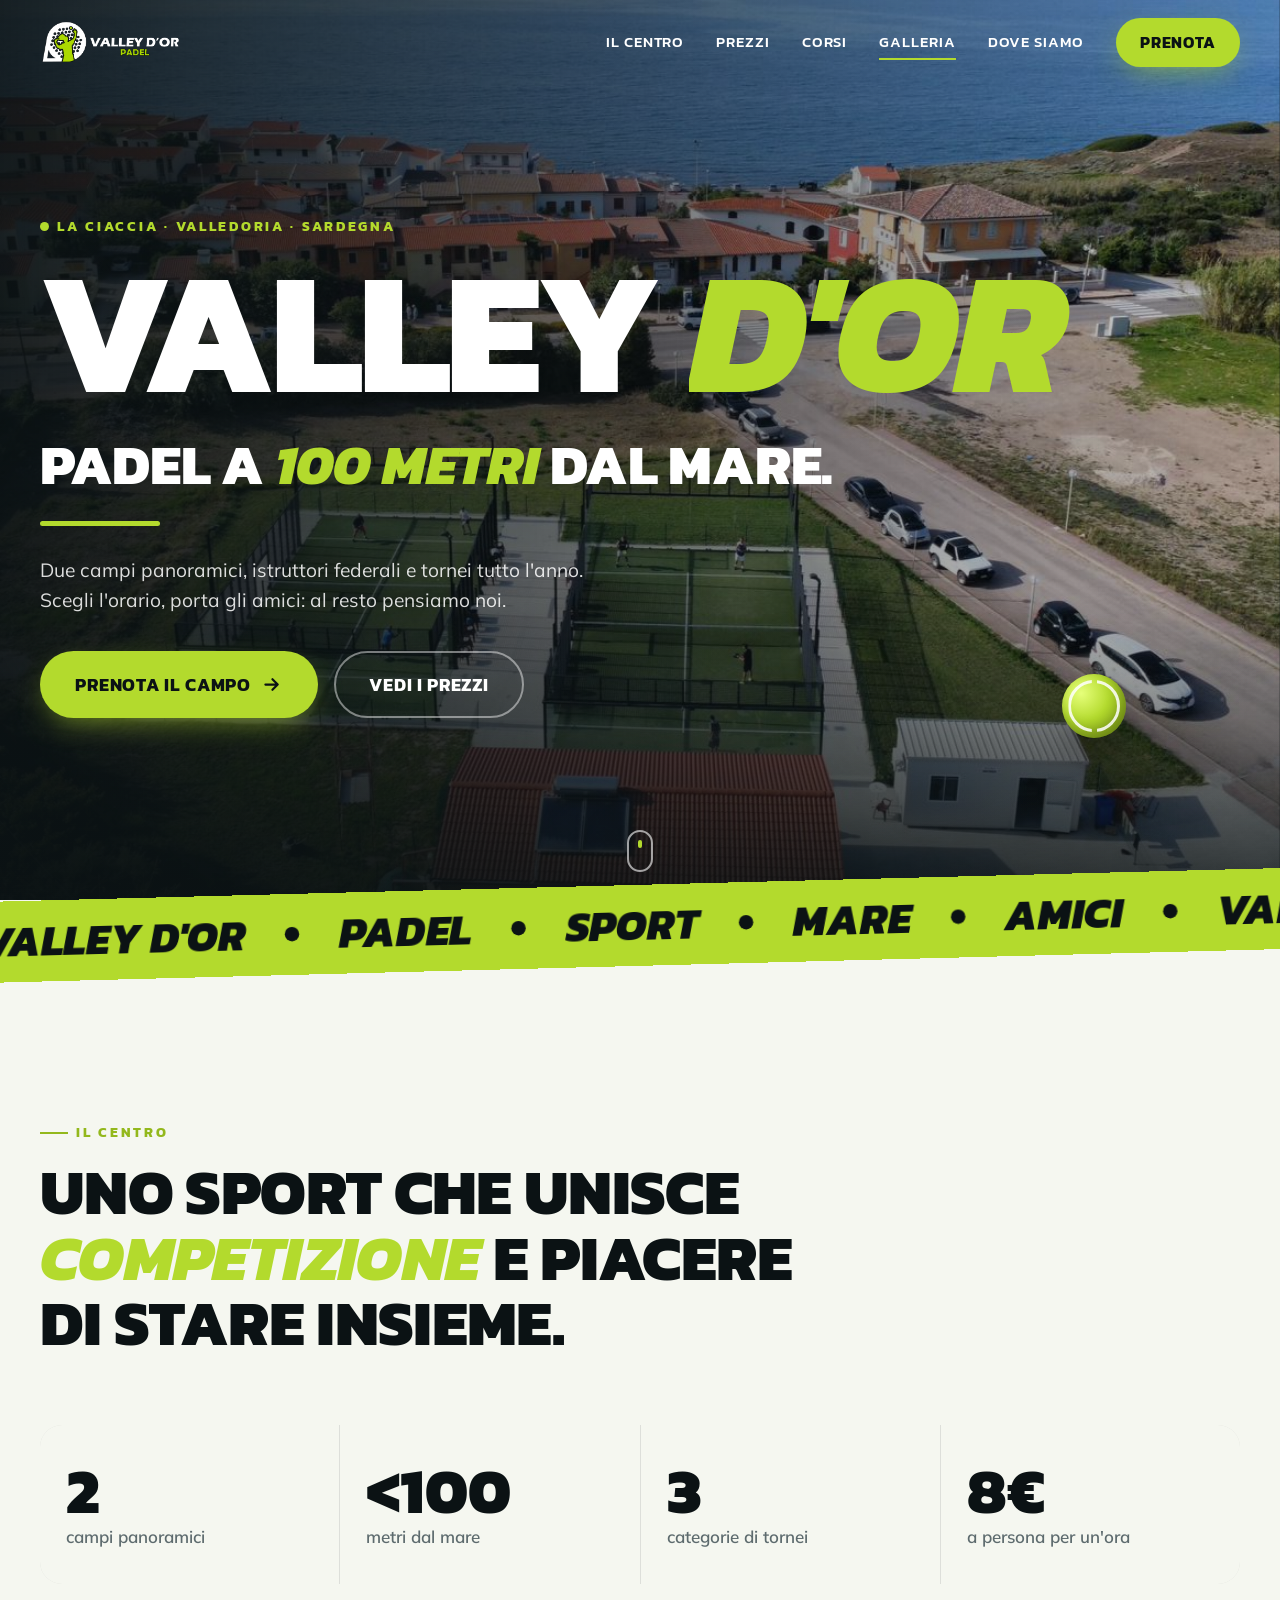
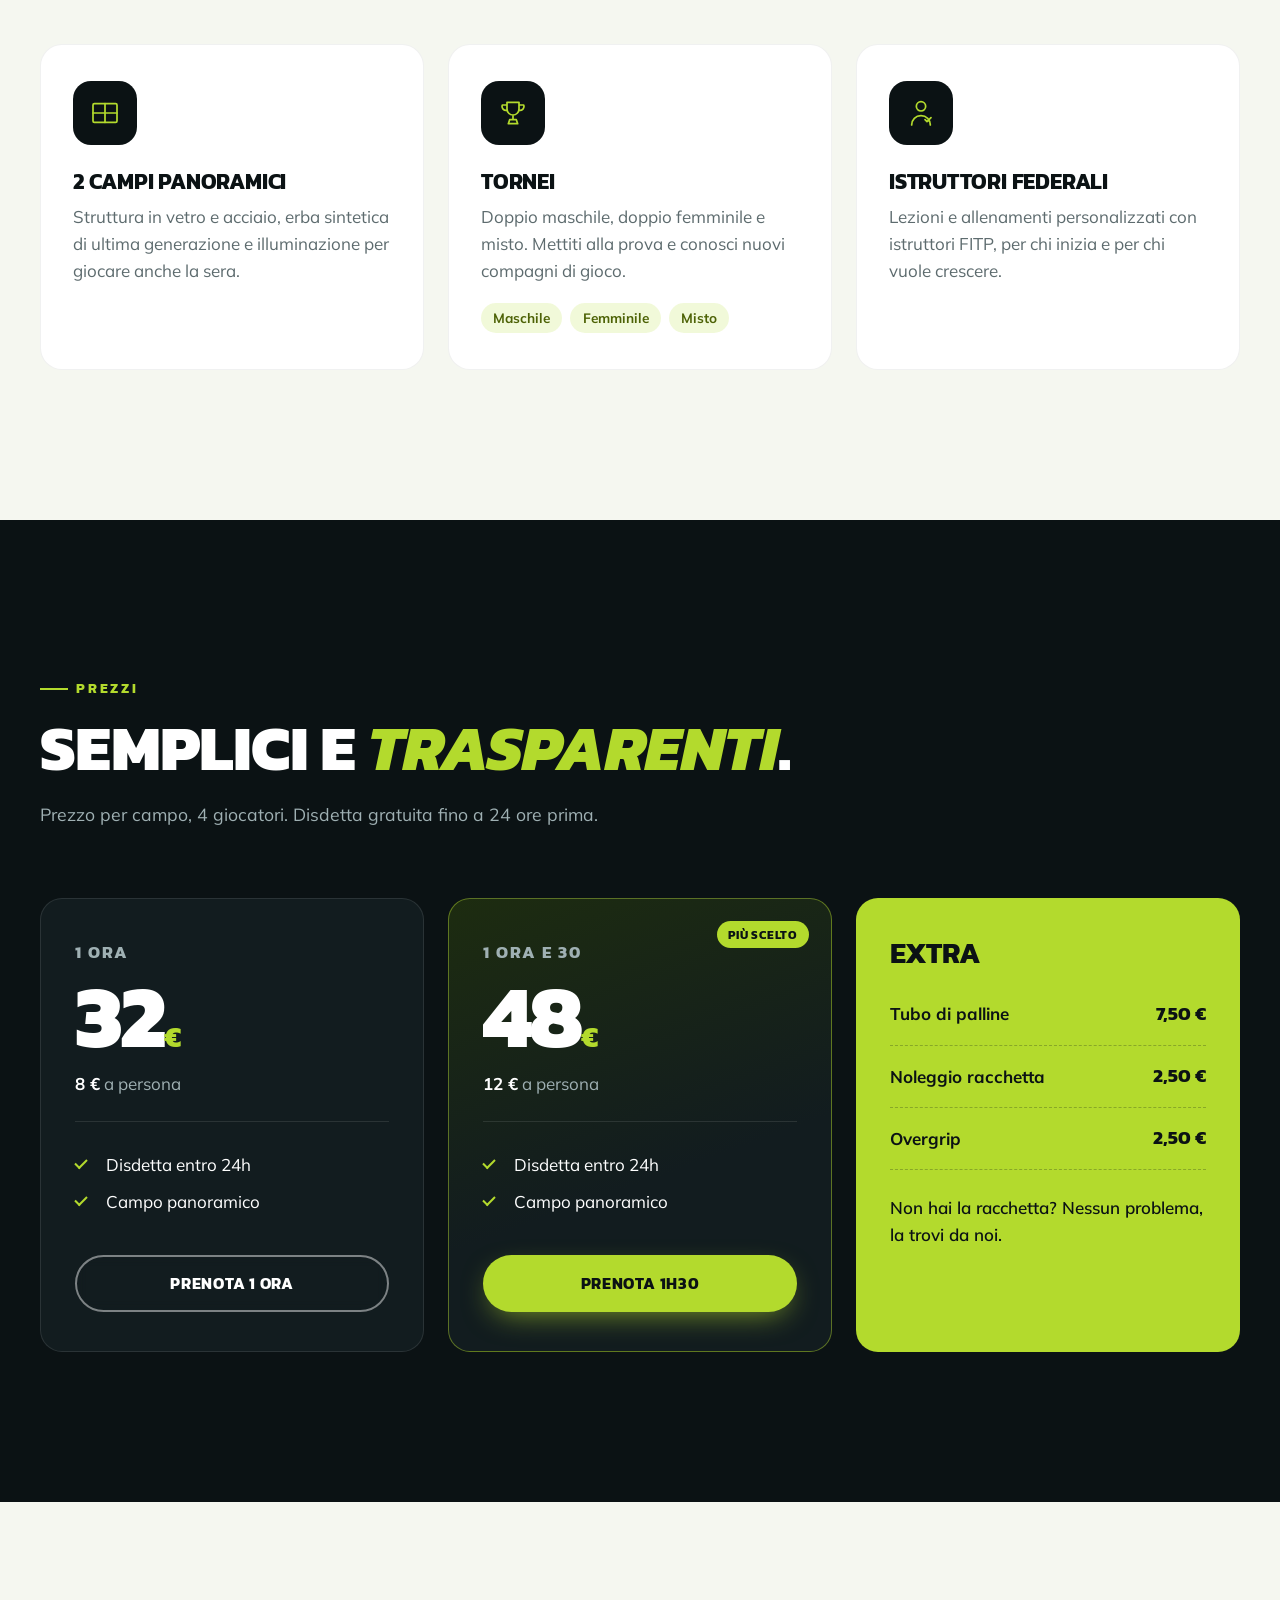
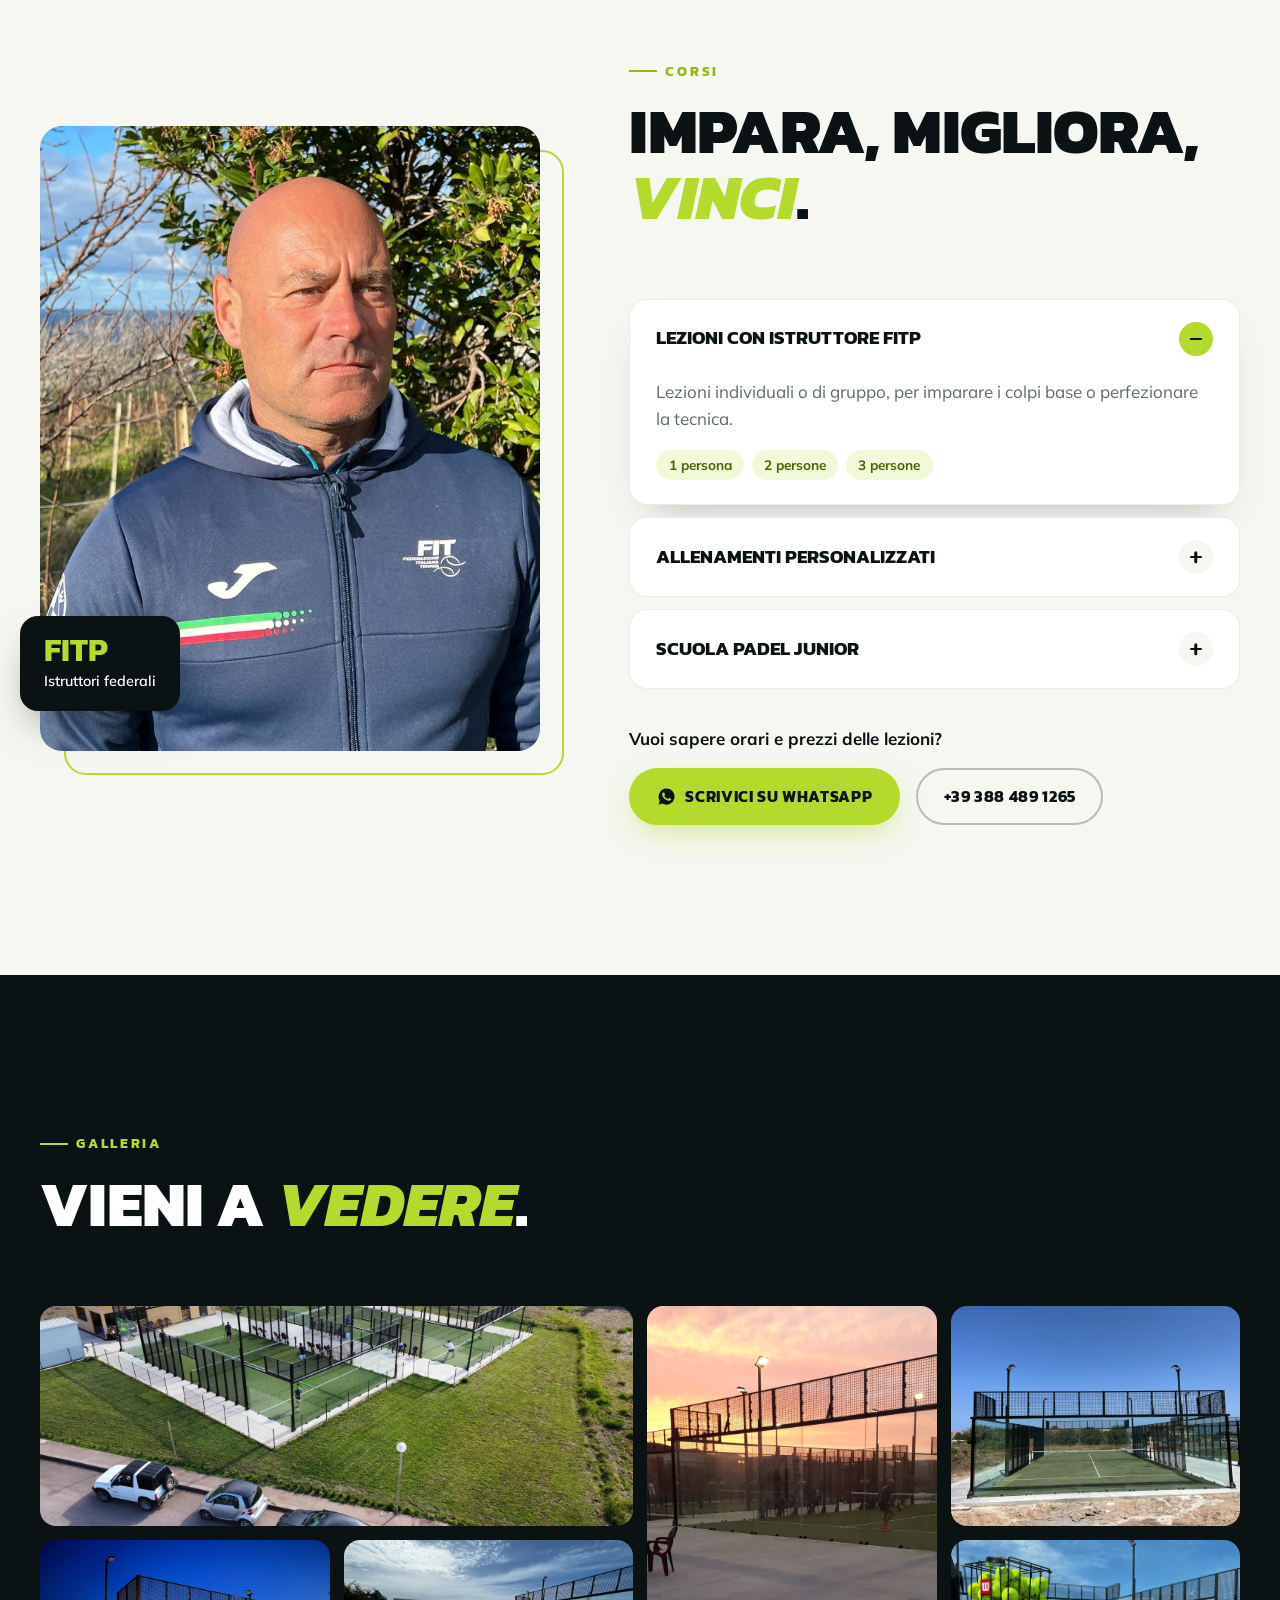
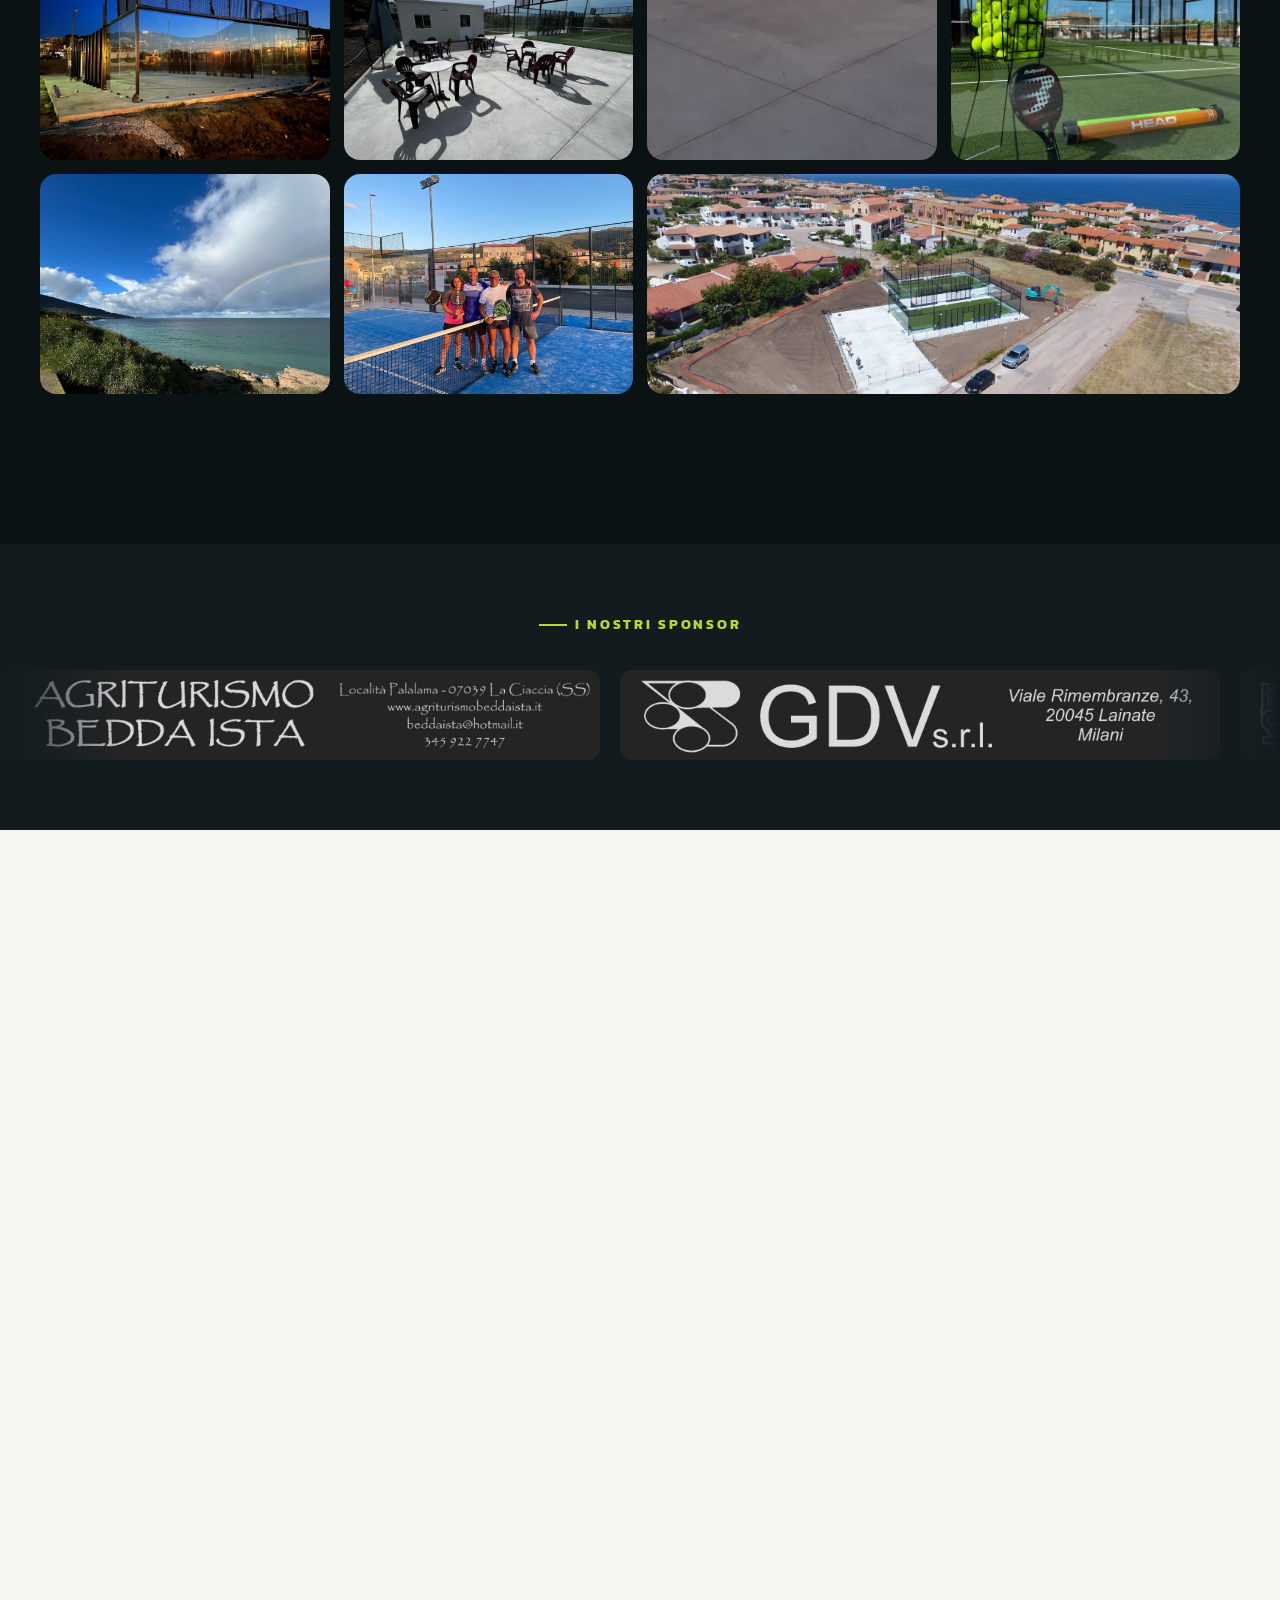
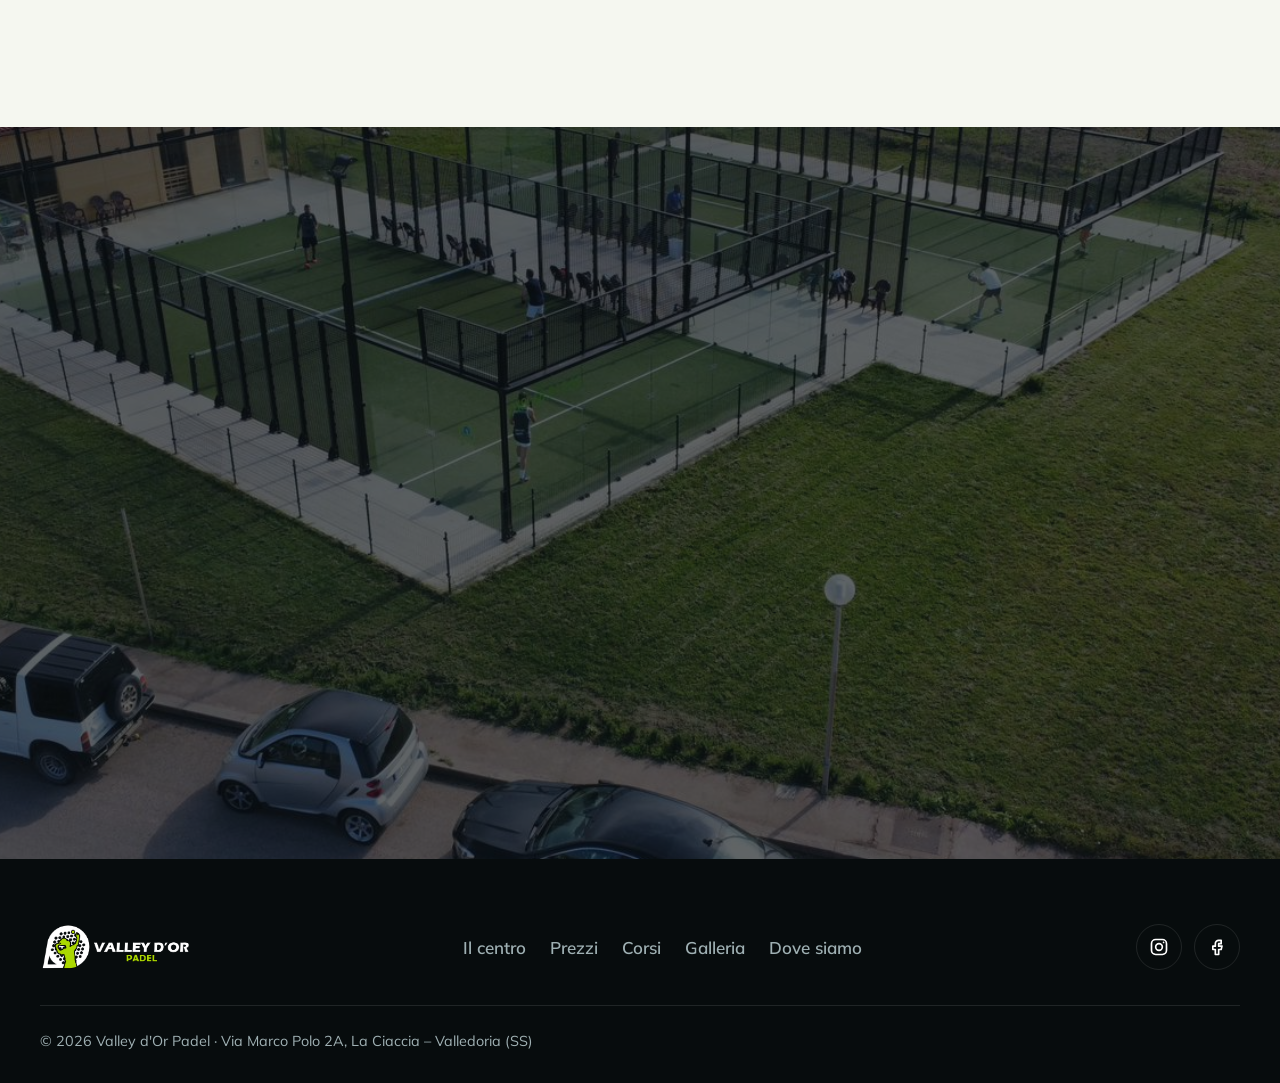
==== index.html @ 44bd35f0 "Nome in apertura: corsivo di "D'OR" non più tagliato e V-A avvicinate (tema 1.2.2) - Il verde con il" ====
<!doctype html>
<html lang="it">
<head>
  <meta charset="utf-8">
  <meta name="viewport" content="width=device-width, initial-scale=1">
  <title>Valley d'Or Padel – Padel a 100 metri dal mare | Valledoria</title>
  <meta name="description" content="Valley d'Or Padel a La Ciaccia, Valledoria (SS): 2 campi panoramici a 100 metri dal mare, corsi con istruttori federali, tornei. Prenota su Playtomic.">
  <meta name="theme-color" content="#0b1214">
  <meta property="og:title" content="Valley d'Or Padel">
  <meta property="og:description" content="2 campi panoramici a 100 metri dal mare. Prenota il tuo campo su Playtomic.">
  <meta property="og:image" content="img/notte-1.jpg">
  <meta property="og:type" content="website">
  <link rel="icon" href="img/favicon.png">
  <link rel="preconnect" href="https://fonts.googleapis.com">
  <link rel="preconnect" href="https://fonts.gstatic.com" crossorigin>
  <link href="https://fonts.googleapis.com/css2?family=Kanit:ital,wght@0,500;0,700;0,800;1,700;1,800&family=Mulish:wght@400;600;700&display=swap" rel="stylesheet">
  <link rel="stylesheet" href="css/style.css">
  <script type="application/ld+json">
  {
    "@context": "https://schema.org",
    "@type": "SportsActivityLocation",
    "name": "Valley d'Or Padel",
    "image": "https://www.valleydor.it/img/notte-1.jpg",
    "telephone": "+393884891265",
    "email": "info@valleydor.it",
    "address": {
      "@type": "PostalAddress",
      "streetAddress": "Via Marco Polo 2A",
      "postalCode": "07039",
      "addressLocality": "La Ciaccia, Valledoria",
      "addressRegion": "SS",
      "addressCountry": "IT"
    },
    "geo": { "@type": "GeoCoordinates", "latitude": 40.9165323, "longitude": 8.7817742 },
    "openingHours": "Mo-Su 08:00-23:00",
    "sameAs": ["https://www.facebook.com/valleydorpadel", "https://www.instagram.com/valleydorpadel/"]
  }
  </script>
</head>
<body>

<!-- ============ HEADER ============ -->
<header class="header" id="top">
  <div class="header__inner wrap">
    <a href="#top" class="header__logo" aria-label="Valley d'Or Padel – torna all'inizio">
      <img src="img/logo.png" alt="Valley d'Or Padel" width="160" height="60">
    </a>
    <nav class="nav" id="nav" aria-label="Menu principale">
      <a href="#centro">Il centro</a>
      <a href="#prezzi">Prezzi</a>
      <a href="#corsi">Corsi</a>
      <a href="#galleria">Galleria</a>
      <a href="#dove">Dove siamo</a>
      <a href="https://playtomic.io/tenant/d0b31b20-5115-4337-ac8f-0f835e87c6d9" class="btn btn--lime nav__cta" target="_blank" rel="noopener">Prenota</a>
    </nav>
    <button class="burger" id="burger" aria-label="Apri il menu" aria-expanded="false" aria-controls="nav">
      <span></span><span></span><span></span>
    </button>
  </div>
</header>

<main>

  <!-- ============ HERO ============ -->
  <section class="hero">
    <div class="hero__bg" data-parallax="0.25">
      <img src="img/notte-1.jpg" alt="Vista aerea dei campi Valley d'Or con il mare di Valledoria sullo sfondo">
    </div>
    <div class="hero__shade"></div>

    <div class="hero__content wrap">
      <p class="eyebrow hero__eyebrow"><span class="dot"></span> La Ciaccia · Valledoria · Sardegna</p>
      <h1 class="hero__title">
        <span class="hero__name">
          <span class="sr-only">Valley d'Or</span>
          <span class="w" aria-hidden="true"><span class="ch" style="--i:0;--k:-0.135em">V</span><span class="ch" style="--i:1">a</span><span class="ch" style="--i:2">l</span><span class="ch" style="--i:3">l</span><span class="ch" style="--i:4">e</span><span class="ch" style="--i:5">y</span></span>
          <span class="w w--or" aria-hidden="true"><span class="ch" style="--i:6">d</span><span class="ch" style="--i:7">'</span><span class="ch" style="--i:8">O</span><span class="ch" style="--i:9">r</span></span>
        </span>
        <span class="hero__tag"><span class="line"><span>Padel a <em>100 metri</em> dal mare.</span></span></span>
      </h1>
      <p class="hero__lead">Due campi panoramici, istruttori federali e tornei tutto l'anno. Scegli l'orario, porta gli amici: al resto pensiamo noi.</p>
      <div class="hero__actions">
        <a href="https://playtomic.io/tenant/d0b31b20-5115-4337-ac8f-0f835e87c6d9" class="btn btn--lime btn--big" target="_blank" rel="noopener">
          Prenota il campo
          <svg viewBox="0 0 24 24" aria-hidden="true"><path d="M5 12h14M13 6l6 6-6 6"/></svg>
        </a>
        <a href="#prezzi" class="btn btn--ghost btn--big">Vedi i prezzi</a>
      </div>
    </div>

    <div class="ball" aria-hidden="true"></div>

    <a href="#centro" class="scroll-hint" aria-label="Scorri verso il basso"><span></span></a>
  </section>

  <!-- ============ MARQUEE ============ -->
  <div class="marquee" aria-hidden="true">
    <div class="marquee__track">
      <span>Valley d'Or</span><i></i><span>Padel</span><i></i><span>Sport</span><i></i><span>Mare</span><i></i><span>Amici</span><i></i>
      <span>Valley d'Or</span><i></i><span>Padel</span><i></i><span>Sport</span><i></i><span>Mare</span><i></i><span>Amici</span><i></i>
    </div>
  </div>

  <!-- ============ IL CENTRO ============ -->
  <section class="section" id="centro">
    <div class="wrap">
      <div class="section__head reveal">
        <p class="eyebrow">Il centro</p>
        <h2>Uno sport che unisce <em>competizione</em> e piacere di stare insieme.</h2>
      </div>

      <div class="stats">
        <div class="stat reveal"><strong data-count="2">0</strong><span>campi panoramici</span></div>
        <div class="stat reveal"><strong data-count="100" data-prefix="&lt;">0</strong><span>metri dal mare</span></div>
        <div class="stat reveal"><strong data-count="3">0</strong><span>categorie di tornei</span></div>
        <div class="stat reveal"><strong data-count="8" data-suffix="€">0</strong><span>a persona per un'ora</span></div>
      </div>

      <div class="features">
        <article class="feature reveal">
          <div class="feature__icon">
            <svg viewBox="0 0 48 48" aria-hidden="true"><rect x="6" y="10" width="36" height="28" rx="2"/><path d="M24 10v28M6 24h36"/></svg>
          </div>
          <h3>2 campi panoramici</h3>
          <p>Struttura in vetro e acciaio, erba sintetica di ultima generazione e illuminazione per giocare anche la sera.</p>
        </article>
        <article class="feature reveal">
          <div class="feature__icon">
            <svg viewBox="0 0 48 48" aria-hidden="true"><path d="M15 8h18v10a9 9 0 0 1-18 0zM15 12H8a6 6 0 0 0 7 8M33 12h7a6 6 0 0 1-7 8M24 27v7M17 40h14l-2-6H19z"/></svg>
          </div>
          <h3>Tornei</h3>
          <p>Doppio maschile, doppio femminile e misto. Mettiti alla prova e conosci nuovi compagni di gioco.</p>
          <ul class="tags"><li>Maschile</li><li>Femminile</li><li>Misto</li></ul>
        </article>
        <article class="feature reveal">
          <div class="feature__icon">
            <svg viewBox="0 0 48 48" aria-hidden="true"><circle cx="24" cy="14" r="7"/><path d="M10 42c0-8 6-14 14-14s14 6 14 14M30 34l3 3 6-6"/></svg>
          </div>
          <h3>Istruttori federali</h3>
          <p>Lezioni e allenamenti personalizzati con istruttori FITP, per chi inizia e per chi vuole crescere.</p>
        </article>
      </div>
    </div>
  </section>

  <!-- ============ PREZZI ============ -->
  <section class="section section--dark" id="prezzi">
    <div class="wrap">
      <div class="section__head reveal">
        <p class="eyebrow">Prezzi</p>
        <h2>Semplici e <em>trasparenti</em>.</h2>
        <p class="section__sub">Prezzo per campo, 4 giocatori. Disdetta gratuita fino a 24 ore prima.</p>
      </div>

      <div class="prices">
        <article class="price reveal" data-tilt>
          <p class="price__time">1 ora</p>
          <p class="price__amount"><span>32</span>€</p>
          <p class="price__per"><strong>8 €</strong> a persona</p>
          <ul class="price__list">
            <li>Disdetta entro 24h</li>
            <li>Campo panoramico</li>
          </ul>
          <a href="https://playtomic.io/tenant/d0b31b20-5115-4337-ac8f-0f835e87c6d9" class="btn btn--ghost" target="_blank" rel="noopener">Prenota 1 ora</a>
        </article>

        <article class="price price--hot reveal" data-tilt>
          <span class="price__badge">Più scelto</span>
          <p class="price__time">1 ora e 30</p>
          <p class="price__amount"><span>48</span>€</p>
          <p class="price__per"><strong>12 €</strong> a persona</p>
          <ul class="price__list">
            <li>Disdetta entro 24h</li>
            <li>Campo panoramico</li>
          </ul>
          <a href="https://playtomic.io/tenant/d0b31b20-5115-4337-ac8f-0f835e87c6d9" class="btn btn--lime" target="_blank" rel="noopener">Prenota 1h30</a>
        </article>

        <div class="extras reveal">
          <h3>Extra</h3>
          <ul>
            <li><span>Tubo di palline</span><b>7,50 €</b></li>
            <li><span>Noleggio racchetta</span><b>2,50 €</b></li>
            <li><span>Overgrip</span><b>2,50 €</b></li>
          </ul>
          <p class="extras__note">Non hai la racchetta? Nessun problema, la trovi da noi.</p>
        </div>
      </div>
    </div>
  </section>

  <!-- ============ CORSI ============ -->
  <section class="section" id="corsi">
    <div class="wrap corsi">
      <div class="corsi__media reveal">
        <img src="img/corsi.jpg" alt="Istruttore federale Valley d'Or" loading="lazy">
        <div class="corsi__badge"><strong>FITP</strong><span>Istruttori federali</span></div>
      </div>

      <div class="corsi__body">
        <div class="section__head reveal">
          <p class="eyebrow">Corsi</p>
          <h2>Impara, migliora, <em>vinci</em>.</h2>
        </div>

        <div class="accordion">
          <details class="acc reveal" open>
            <summary><span>Lezioni con istruttore FITP</span><i></i></summary>
            <div class="acc__body">
              <p>Lezioni individuali o di gruppo, per imparare i colpi base o perfezionare la tecnica.</p>
              <ul class="tags"><li>1 persona</li><li>2 persone</li><li>3 persone</li></ul>
            </div>
          </details>
          <details class="acc reveal">
            <summary><span>Allenamenti personalizzati</span><i></i></summary>
            <div class="acc__body">
              <p>Programmi su misura per atleti singoli o coppie che preparano tornei e competizioni.</p>
              <ul class="tags"><li>1 persona</li><li>2 persone</li></ul>
            </div>
          </details>
          <details class="acc reveal">
            <summary><span>Scuola padel junior</span><i></i></summary>
            <div class="acc__body">
              <p>Il padel per i più giovani: otto lezioni al mese con istruttore federale.</p>
              <p class="acc__price"><b>100 €</b> / mese · 8 lezioni</p>
            </div>
          </details>
        </div>

        <div class="corsi__cta reveal">
          <p>Vuoi sapere orari e prezzi delle lezioni?</p>
          <div class="hero__actions">
            <a href="https://wa.me/393884891265?text=Ciao%2C%20vorrei%20informazioni%20sui%20corsi%20di%20padel" class="btn btn--lime" target="_blank" rel="noopener">
              <svg viewBox="0 0 24 24" aria-hidden="true" class="ico-fill"><path d="M12 2a10 10 0 0 0-8.6 15.1L2 22l5-1.3A10 10 0 1 0 12 2zm5.3 14.1c-.2.6-1.3 1.2-1.8 1.2-.5.1-1 .2-3.3-.7-2.8-1.1-4.5-4-4.7-4.2-.1-.2-1.1-1.5-1.1-2.9s.7-2 1-2.3c.2-.3.5-.3.7-.3h.5c.2 0 .4 0 .6.5l.8 2c.1.2.1.3 0 .5l-.3.5-.4.4c-.1.2-.3.3-.1.6.2.3.8 1.3 1.7 2.1 1.1 1 2.1 1.3 2.4 1.5.3.1.5.1.6-.1l.9-1.1c.2-.3.4-.2.6-.1l1.9.9c.3.1.5.2.5.3.1.2.1.7-.1 1.2z"/></svg>
              Scrivici su WhatsApp
            </a>
            <a href="tel:+393884891265" class="btn btn--ghost-dark">+39 388 489 1265</a>
          </div>
        </div>
      </div>
    </div>
  </section>

  <!-- ============ GALLERIA ============ -->
  <section class="section section--dark" id="galleria">
    <div class="wrap">
      <div class="section__head reveal">
        <p class="eyebrow">Galleria</p>
        <h2>Vieni a <em>vedere</em>.</h2>
      </div>

      <div class="gallery">
        <a href="img/notte-2.jpg" class="gallery__item gallery__item--wide reveal"><img src="img/notte-2.jpg" alt="I due campi visti dal drone" loading="lazy"></a>
        <a href="img/campo-1.jpg" class="gallery__item gallery__item--tall reveal"><img src="img/campo-1.jpg" alt="Partita al tramonto" loading="lazy"></a>
        <a href="img/torneo-1.jpg" class="gallery__item reveal"><img src="img/torneo-1.jpg" alt="Campo panoramico in vetro" loading="lazy"></a>
        <a href="img/torneo-2.jpg" class="gallery__item reveal"><img src="img/torneo-2.jpg" alt="Il centro Valley d'Or" loading="lazy"></a>
        <a href="img/foto-6.jpg" class="gallery__item reveal"><img src="img/foto-6.jpg" alt="Il centro Valley d'Or" loading="lazy"></a>
        <a href="img/campo-2.jpg" class="gallery__item reveal"><img src="img/campo-2.jpg" alt="Il centro Valley d'Or" loading="lazy"></a>
        <a href="img/foto-3.jpg" class="gallery__item reveal"><img src="img/foto-3.jpg" alt="Il centro Valley d'Or" loading="lazy"></a>
        <a href="img/foto-4.jpg" class="gallery__item reveal"><img src="img/foto-4.jpg" alt="Il centro Valley d'Or" loading="lazy"></a>
        <a href="img/foto-5.jpg" class="gallery__item gallery__item--wide reveal"><img src="img/foto-5.jpg" alt="Vista aerea del centro e del mare" loading="lazy"></a>
      </div>
    </div>
  </section>

  <!-- ============ SPONSOR ============ -->
  <section class="sponsors" aria-labelledby="sponsor-title">
    <div class="wrap">
      <p class="eyebrow eyebrow--center" id="sponsor-title">I nostri sponsor</p>
    </div>
    <div class="sponsors__rail">
      <div class="sponsors__track" id="sponsorTrack">
        <img src="img/sponsor-1.jpg" alt="Sponsor" loading="lazy">
        <img src="img/sponsor-2.jpg" alt="Sponsor" loading="lazy">
        <img src="img/sponsor-3.jpg" alt="Sponsor" loading="lazy">
        <img src="img/sponsor-4.jpg" alt="Sponsor" loading="lazy">
        <img src="img/sponsor-5.jpg" alt="Sponsor" loading="lazy">
        <img src="img/sponsor-6.jpg" alt="Sponsor" loading="lazy">
        <img src="img/sponsor-7.jpg" alt="Sponsor" loading="lazy">
        <img src="img/sponsor-8.jpg" alt="Sponsor" loading="lazy">
        <img src="img/sponsor-9.jpg" alt="Sponsor" loading="lazy">
        <img src="img/sponsor-10.jpg" alt="Sponsor" loading="lazy">
        <img src="img/sponsor-11.jpg" alt="Sponsor" loading="lazy">
        <img src="img/sponsor-12.jpg" alt="Sponsor" loading="lazy">
      </div>
    </div>
  </section>

  <!-- ============ DOVE SIAMO ============ -->
  <section class="section" id="dove">
    <div class="wrap dove">
      <div class="dove__info">
        <div class="section__head reveal">
          <p class="eyebrow">Dove siamo</p>
          <h2>Ti aspettiamo a <em>La Ciaccia</em>.</h2>
        </div>

        <ul class="contacts reveal">
          <li>
            <svg viewBox="0 0 24 24" aria-hidden="true"><path d="M12 22s7-6.2 7-12a7 7 0 0 0-14 0c0 5.8 7 12 7 12z"/><circle cx="12" cy="10" r="2.5"/></svg>
            <div><small>Indirizzo</small>Via Marco Polo 2A, 07039 La Ciaccia – Valledoria (SS)</div>
          </li>
          <li>
            <svg viewBox="0 0 24 24" aria-hidden="true"><circle cx="12" cy="12" r="9"/><path d="M12 7v5l3 2"/></svg>
            <div><small>Orari</small>Tutti i giorni, dalle 8:00 alle 23:00</div>
          </li>
          <li>
            <svg viewBox="0 0 24 24" aria-hidden="true"><path d="M5 4h4l2 5-2.5 1.5a11 11 0 0 0 5 5L15 13l5 2v4a2 2 0 0 1-2 2A16 16 0 0 1 3 6a2 2 0 0 1 2-2"/></svg>
            <div><small>Telefono</small><a href="tel:+393884891265">+39 388 489 1265</a></div>
          </li>
          <li>
            <svg viewBox="0 0 24 24" aria-hidden="true"><rect x="3" y="5" width="18" height="14" rx="2"/><path d="m3 7 9 6 9-6"/></svg>
            <div><small>Email</small><a href="mailto:info@valleydor.it">info@valleydor.it</a></div>
          </li>
        </ul>

        <div class="hero__actions reveal">
          <a href="https://www.google.com/maps/dir/?api=1&amp;destination=40.9165323,8.7817742" class="btn btn--lime" target="_blank" rel="noopener">Indicazioni stradali</a>
          <a href="https://wa.me/393884891265" class="btn btn--ghost-dark" target="_blank" rel="noopener">WhatsApp</a>
        </div>
      </div>

      <div class="dove__map reveal">
        <iframe title="Mappa di Valley d'Or Padel"
          src="https://maps.google.com/maps?q=40.9165323,8.7817742&amp;z=16&amp;output=embed"
          loading="lazy" referrerpolicy="no-referrer-when-downgrade"></iframe>
      </div>
    </div>
  </section>

  <!-- ============ CTA FINALE ============ -->
  <section class="cta">
    <div class="cta__bg" data-parallax="0.15"><img src="img/notte-2.jpg" alt="" loading="lazy"></div>
    <div class="wrap cta__inner reveal">
      <h2>Pronto a scendere <em>in campo</em>?</h2>
      <p>Prenota in pochi secondi con l'app Playtomic.</p>
      <a href="https://playtomic.io/tenant/d0b31b20-5115-4337-ac8f-0f835e87c6d9" class="btn btn--lime btn--big" target="_blank" rel="noopener">
        Prenota ora
        <svg viewBox="0 0 24 24" aria-hidden="true"><path d="M5 12h14M13 6l6 6-6 6"/></svg>
      </a>
    </div>
  </section>

</main>

<!-- ============ FOOTER ============ -->
<footer class="footer">
  <div class="wrap footer__inner">
    <img src="img/logo.png" alt="Valley d'Or Padel" class="footer__logo" loading="lazy">
    <nav class="footer__nav" aria-label="Collegamenti a piè di pagina">
      <a href="#centro">Il centro</a>
      <a href="#prezzi">Prezzi</a>
      <a href="#corsi">Corsi</a>
      <a href="#galleria">Galleria</a>
      <a href="#dove">Dove siamo</a>
    </nav>
    <div class="footer__social">
      <a href="https://www.instagram.com/valleydorpadel/" target="_blank" rel="noopener" aria-label="Instagram">
        <svg viewBox="0 0 24 24" aria-hidden="true"><rect x="3" y="3" width="18" height="18" rx="5"/><circle cx="12" cy="12" r="4"/><circle cx="17.5" cy="6.5" r="1" class="ico-fill"/></svg>
      </a>
      <a href="https://www.facebook.com/valleydorpadel" target="_blank" rel="noopener" aria-label="Facebook">
        <svg viewBox="0 0 24 24" aria-hidden="true"><path d="M14 8h3V4h-3a4 4 0 0 0-4 4v3H7v4h3v6h4v-6h3l1-4h-4V8z"/></svg>
      </a>
    </div>
  </div>
  <div class="wrap footer__bottom">
    <p>© <span id="year">2026</span> Valley d'Or Padel · Via Marco Polo 2A, La Ciaccia – Valledoria (SS)</p>
  </div>
</footer>

<!-- Pulsante prenota fisso su mobile -->
<a href="https://playtomic.io/tenant/d0b31b20-5115-4337-ac8f-0f835e87c6d9" class="fab" target="_blank" rel="noopener">Prenota il campo</a>

<!-- Lightbox galleria -->
<div class="lightbox" id="lightbox" role="dialog" aria-modal="true" aria-label="Foto ingrandita" hidden>
  <button class="lightbox__close" aria-label="Chiudi">×</button>
  <button class="lightbox__nav lightbox__prev" aria-label="Foto precedente">‹</button>
  <img alt="">
  <button class="lightbox__nav lightbox__next" aria-label="Foto successiva">›</button>
</div>

<script src="js/main.js"></script>
</body>
</html>
---- css/style.css ----
/* ==========================================================
   Valley d'Or Padel – stile (anteprima statica, copia di valleydor-padel/style.css)
   ========================================================== */


:root {
  --lime: #b3da2d;
  --lime-dark: #93b81c;
  --ink: #0b1214;
  --ink-2: #121c1f;
  --ink-3: #1b282c;
  --sea: #1f6fb2;
  --paper: #f5f7f0;
  --white: #ffffff;
  --muted: #5d6b6e;
  --muted-dark: #9fb0b3;
  --line: rgba(255, 255, 255, .1);
  --radius: 22px;
  --ease: cubic-bezier(.22, 1, .36, 1);
  --font-head: "Kanit", system-ui, sans-serif;
  --font-body: "Mulish", system-ui, sans-serif;
}

*, *::before, *::after { box-sizing: border-box; }

html { scroll-behavior: smooth; scroll-padding-top: 80px; }

body {
  margin: 0;
  font-family: var(--font-body);
  font-size: 17px;
  line-height: 1.6;
  color: var(--ink);
  background: var(--paper);
  -webkit-font-smoothing: antialiased;
  overflow-x: hidden;
}

img { max-width: 100%; display: block; }
a { color: inherit; }

h1, h2, h3 {
  font-family: var(--font-head);
  line-height: 1.02;
  margin: 0;
  text-transform: uppercase;
  letter-spacing: -.01em;
}

h2 { font-size: clamp(2.2rem, 5vw, 4rem); font-weight: 800; }
h2 em, h1 em { font-style: italic; color: var(--lime); }
h3 { font-size: 1.35rem; font-weight: 700; }

.wrap { width: min(1200px, 100% - 40px); margin-inline: auto; }

.eyebrow {
  display: inline-flex;
  align-items: center;
  gap: .6em;
  margin: 0 0 1rem;
  font-family: var(--font-head);
  font-weight: 700;
  font-size: .85rem;
  letter-spacing: .2em;
  text-transform: uppercase;
  color: var(--lime-dark);
}
.eyebrow::before { content: ""; width: 28px; height: 2px; background: currentColor; }
.eyebrow--center { display: flex; justify-content: center; }
.eyebrow .dot { display: none; }

/* ---------- pulsanti ---------- */
.btn {
  --bg: transparent;
  display: inline-flex;
  align-items: center;
  justify-content: center;
  gap: .6em;
  padding: .85em 1.6em;
  border-radius: 999px;
  border: 2px solid transparent;
  background: var(--bg);
  font-family: var(--font-head);
  font-weight: 700;
  font-size: 1rem;
  letter-spacing: .04em;
  text-transform: uppercase;
  text-decoration: none;
  cursor: pointer;
  transition: transform .35s var(--ease), background .3s, color .3s, box-shadow .35s;
  will-change: transform;
}
.btn svg { width: 1.2em; height: 1.2em; fill: none; stroke: currentColor; stroke-width: 2.5; stroke-linecap: round; stroke-linejoin: round; transition: transform .35s var(--ease); }
.btn svg.ico-fill { fill: currentColor; stroke: none; }
.btn:hover svg:not(.ico-fill) { transform: translateX(4px); }
.btn:hover { transform: translateY(-3px); }

.btn--lime { --bg: var(--lime); color: var(--ink); box-shadow: 0 10px 30px -10px rgba(179, 218, 45, .7); }
.btn--lime:hover { --bg: #c4ea3c; box-shadow: 0 16px 40px -10px rgba(179, 218, 45, .9); }
.btn--ghost { color: var(--white); border-color: rgba(255, 255, 255, .45); backdrop-filter: blur(6px); }
.btn--ghost:hover { border-color: var(--white); background: rgba(255, 255, 255, .08); }
.btn--ghost-dark { color: var(--ink); border-color: rgba(11, 18, 20, .25); }
.btn--ghost-dark:hover { border-color: var(--ink); }
.btn--big { font-size: 1.1rem; padding: 1em 1.9em; }

/* ---------- header ---------- */
.header {
  position: fixed;
  inset: 0 0 auto;
  z-index: 50;
  transition: background .4s, box-shadow .4s, transform .4s var(--ease);
}
.header.is-scrolled {
  background: rgba(11, 18, 20, .82);
  backdrop-filter: blur(14px);
  box-shadow: 0 1px 0 var(--line);
}
.header.is-hidden { transform: translateY(-100%); }

.header__inner { display: flex; align-items: center; justify-content: space-between; height: 84px; transition: height .4s; }
.header.is-scrolled .header__inner { height: 68px; }
.header__logo img { width: auto; height: 52px; transition: height .4s; }
.header.is-scrolled .header__logo img { height: 42px; }

.nav { display: flex; align-items: center; gap: 2rem; }
.nav a:not(.btn) {
  position: relative;
  color: var(--white);
  text-decoration: none;
  font-family: var(--font-head);
  font-weight: 500;
  text-transform: uppercase;
  letter-spacing: .06em;
  font-size: .95rem;
}
.nav a:not(.btn)::after {
  content: "";
  position: absolute;
  left: 0; right: 0; bottom: -6px;
  height: 2px;
  background: var(--lime);
  transform: scaleX(0);
  transform-origin: right;
  transition: transform .4s var(--ease);
}
.nav a:not(.btn):hover::after,
.nav a.is-active::after { transform: scaleX(1); transform-origin: left; }
.nav__cta { padding: .6em 1.4em; }

.burger { display: none; }

/* ---------- hero ---------- */
.hero {
  position: relative;
  min-height: 100vh;
  min-height: 100svh;
  display: flex;
  align-items: center;
  color: var(--white);
  overflow: hidden;
  background: var(--ink);
}
.hero__bg { position: absolute; inset: -10% 0 0; }
.hero__bg img {
  width: 100%; height: 100%;
  object-fit: cover;
  animation: kenburns 22s ease-out both;
}
@keyframes kenburns { from { transform: scale(1.18); } to { transform: scale(1); } }

.hero__shade {
  position: absolute; inset: 0;
  background:
    linear-gradient(90deg, rgba(11, 18, 20, .92) 0%, rgba(11, 18, 20, .6) 45%, rgba(11, 18, 20, .15) 100%),
    linear-gradient(0deg, rgba(11, 18, 20, .85) 0%, transparent 35%);
}

.hero__content { position: relative; padding-block: 140px 110px; }

.hero__eyebrow { color: var(--lime); opacity: 0; animation: fadeUp .9s .2s var(--ease) forwards; }
.hero__eyebrow::before { display: none; }
.hero__eyebrow .dot {
  display: inline-block; width: 9px; height: 9px; border-radius: 50%;
  background: var(--lime);
  box-shadow: 0 0 0 0 rgba(179, 218, 45, .7);
  animation: pulse 2s infinite;
}
@keyframes pulse { 70% { box-shadow: 0 0 0 12px rgba(179, 218, 45, 0); } 100% { box-shadow: 0 0 0 0 rgba(179, 218, 45, 0); } }

.hero__title { font-weight: 800; margin-bottom: 1.8rem; }

/* Il nome: grande, lettera per lettera, "d'Or" verde con riflesso */
.hero__name {
  display: block;
  font-size: clamp(3.6rem, 13.5vw, 12rem);
  line-height: .86;
  letter-spacing: -.025em;
}
.hero__name .w {
  display: inline-block;
  overflow: hidden;
  padding: .02em .1em .06em 0;
  margin-right: -.1em;
  white-space: nowrap;
  vertical-align: bottom;
}
.hero__name .ch {
  display: inline-block;
  margin-right: var(--k, 0em); /* crenatura con la lettera successiva (vd_crenatura) */
  transform: translateY(105%) rotate(10deg);
  transform-origin: left bottom;
  animation: charUp 1s var(--ease) forwards;
  animation-delay: calc(.3s + var(--i) * 55ms);
}
@keyframes charUp { to { transform: none; } }

/* In corsivo le lettere sporgono a destra del loro riquadro: la cornice della parola
   e il riquadro di ogni lettera (dove si dipinge il verde con il riflesso) vanno
   allargati, compensando con margini negativi per non cambiare la spaziatura. */
.hero__name .w--or { font-style: italic; padding-right: .3em; margin-right: -.3em; }
.hero__name .w--or .ch {
  padding: 0 .16em 0 .04em;
  margin: 0 calc(-.16em + var(--k, 0em)) 0 -.04em;
  color: transparent;
  background: linear-gradient(105deg, var(--lime) 0%, var(--lime) 40%, #f3ffc2 50%, var(--lime) 60%, var(--lime) 100%);
  background-size: 300% 100%;
  background-position: 100% 0;
  -webkit-background-clip: text;
          background-clip: text;
  text-shadow: none;
  animation: charUp 1s var(--ease) forwards, shine 5s 2s ease-in-out infinite;
  animation-delay: calc(.3s + var(--i) * 55ms), calc(1.8s + var(--i) * 70ms);
}
@keyframes shine { 0%, 55% { background-position: 100% 0; } 100% { background-position: 0 0; } }

/* Lo slogan sotto il nome */
.hero__tag {
  display: block;
  margin-top: .35em;
  font-size: clamp(1.7rem, 4.4vw, 3.6rem);
  line-height: 1;
}
.hero__tag em { color: var(--lime); }
.hero__title .line { display: block; overflow: hidden; padding-bottom: .06em; }
.hero__title .line > span { display: inline-block; transform: translateY(110%); animation: lineUp 1.1s 1s var(--ease) forwards; }
@keyframes lineUp { to { transform: none; } }

/* Linea verde che si disegna sotto lo slogan */
.hero__tag::after {
  content: "";
  display: block;
  width: 120px;
  height: 5px;
  margin-top: .45em;
  border-radius: 3px;
  background: var(--lime);
  transform: scaleX(0);
  transform-origin: left;
  animation: grow .9s 1.4s var(--ease) forwards;
}
@keyframes grow { to { transform: scaleX(1); } }

.sr-only {
  position: absolute !important;
  width: 1px; height: 1px;
  overflow: hidden;
  clip: rect(0 0 0 0);
  white-space: nowrap;
}

.hero__lead {
  max-width: 34rem;
  font-size: 1.2rem;
  color: rgba(255, 255, 255, .85);
  margin: 0 0 2.2rem;
  opacity: 0;
  animation: fadeUp 1s 1.4s var(--ease) forwards;
}
.hero__actions { display: flex; flex-wrap: wrap; gap: 1rem; }
.hero .hero__actions { opacity: 0; animation: fadeUp 1s 1.6s var(--ease) forwards; }

@keyframes fadeUp { from { opacity: 0; transform: translateY(24px); } to { opacity: 1; transform: none; } }

/* pallina che rimbalza */
.ball {
  position: absolute;
  right: 12%;
  bottom: 18%;
  width: 64px; height: 64px;
  border-radius: 50%;
  background:
    radial-gradient(circle at 30% 30%, #e6ff7a, var(--lime) 45%, #7fa311 100%);
  box-shadow: inset -6px -8px 14px rgba(0, 0, 0, .25), 0 30px 40px -12px rgba(0, 0, 0, .6);
  animation: bounce 1.6s cubic-bezier(.5, 0, .5, 1) infinite;
}
.ball::before, .ball::after {
  content: "";
  position: absolute;
  inset: 6px;
  border-radius: 50%;
  border: 3px solid rgba(255, 255, 255, .85);
  clip-path: inset(0 55% 0 0);
}
.ball::after { clip-path: inset(0 0 0 55%); }
@keyframes bounce {
  0%, 100% { transform: translateY(0) scale(1.08, .92); }
  10% { transform: translateY(-20px) scale(.96, 1.04); }
  50% { transform: translateY(-180px) rotate(180deg); }
}

.scroll-hint {
  position: absolute;
  left: 50%; bottom: 28px;
  width: 26px; height: 42px;
  margin-left: -13px;
  border: 2px solid rgba(255, 255, 255, .6);
  border-radius: 14px;
}
.scroll-hint span {
  position: absolute; left: 50%; top: 8px;
  width: 4px; height: 8px; margin-left: -2px;
  border-radius: 2px;
  background: var(--lime);
  animation: scrollHint 1.8s infinite;
}
@keyframes scrollHint { 0% { opacity: 0; transform: translateY(0); } 30% { opacity: 1; } 100% { opacity: 0; transform: translateY(14px); } }

/* ---------- marquee ---------- */
.marquee {
  background: var(--lime);
  color: var(--ink);
  overflow: hidden;
  padding: 18px 0;
  transform: rotate(-1.5deg) scale(1.03);
  margin-top: -14px;
  position: relative;
  z-index: 2;
}
.marquee__track {
  display: flex;
  align-items: center;
  gap: 2.4rem;
  width: max-content;
  animation: marquee 28s linear infinite;
}
.marquee span {
  font-family: var(--font-head);
  font-weight: 800;
  font-style: italic;
  font-size: clamp(1.6rem, 3.5vw, 2.6rem);
  text-transform: uppercase;
  line-height: 1;
  white-space: nowrap;
}
.marquee i { width: 14px; height: 14px; border-radius: 50%; background: var(--ink); flex: none; }
@keyframes marquee { to { transform: translateX(-50%); } }

/* ---------- sezioni ---------- */
.section { padding-block: clamp(80px, 12vw, 150px); position: relative; }
.section--dark { background: var(--ink); color: var(--white); }
.section--dark .eyebrow { color: var(--lime); }

.section__head { max-width: 760px; margin-bottom: clamp(40px, 6vw, 70px); }
.section__sub { color: var(--muted-dark); font-size: 1.1rem; margin: 1.2rem 0 0; }

/* statistiche */
.stats {
  display: grid;
  grid-template-columns: repeat(4, 1fr);
  gap: 1px;
  background: rgba(11, 18, 20, .1);
  border-radius: var(--radius);
  overflow: hidden;
  margin-bottom: 60px;
}
.stat { background: var(--paper); padding: 34px 26px; }
.stat strong {
  display: block;
  font-family: var(--font-head);
  font-weight: 800;
  font-size: clamp(2.6rem, 5vw, 4rem);
  line-height: 1;
  color: var(--ink);
}
.stat span { color: var(--muted); font-weight: 600; }

/* caratteristiche */
.features { display: grid; grid-template-columns: repeat(3, 1fr); gap: 24px; }
.feature {
  background: var(--white);
  border-radius: var(--radius);
  padding: 36px 32px;
  border: 1px solid rgba(11, 18, 20, .06);
  transition: transform .5s var(--ease), box-shadow .5s var(--ease);
}
.feature:hover { transform: translateY(-8px); box-shadow: 0 30px 60px -30px rgba(11, 18, 20, .35); }
.feature__icon {
  width: 64px; height: 64px;
  display: grid; place-items: center;
  border-radius: 18px;
  background: var(--ink);
  margin-bottom: 26px;
  transition: transform .5s var(--ease), background .4s;
}
.feature:hover .feature__icon { transform: rotate(-8deg) scale(1.08); background: var(--lime); }
.feature__icon svg { width: 32px; height: 32px; fill: none; stroke: var(--lime); stroke-width: 2.6; stroke-linecap: round; stroke-linejoin: round; transition: stroke .4s; }
.feature:hover .feature__icon svg { stroke: var(--ink); }
.feature h3 { margin-bottom: .6rem; }
.feature p { color: var(--muted); margin: 0; }

.tags { display: flex; flex-wrap: wrap; gap: 8px; list-style: none; padding: 0; margin: 18px 0 0; }
.tags li {
  padding: .3em .9em;
  border-radius: 999px;
  background: rgba(179, 218, 45, .18);
  color: #4d6206;
  font-size: .85rem;
  font-weight: 700;
}

/* ---------- prezzi ---------- */
.prices { display: grid; grid-template-columns: 1fr 1fr 1.05fr; gap: 24px; align-items: stretch; }

.price {
  position: relative;
  display: flex;
  flex-direction: column;
  padding: 40px 34px;
  border-radius: var(--radius);
  background: var(--ink-2);
  border: 1px solid var(--line);
  transform-style: preserve-3d;
  transition: transform .2s ease-out, border-color .4s;
}
.price:hover { border-color: rgba(179, 218, 45, .5); }
.price--hot { background: linear-gradient(160deg, #1d2c10 0%, var(--ink-2) 60%); border-color: rgba(179, 218, 45, .45); }
.price__badge {
  position: absolute; top: 22px; right: 22px;
  padding: .3em .9em;
  border-radius: 999px;
  background: var(--lime);
  color: var(--ink);
  font-family: var(--font-head);
  font-weight: 700;
  font-size: .78rem;
  text-transform: uppercase;
  letter-spacing: .06em;
}
.price__time { margin: 0; font-family: var(--font-head); font-weight: 700; text-transform: uppercase; letter-spacing: .12em; color: var(--muted-dark); }
.price__amount { margin: .2em 0 0; font-family: var(--font-head); font-weight: 800; font-size: 1.8rem; line-height: 1; color: var(--lime); }
.price__amount span { font-size: 5.5rem; color: var(--white); letter-spacing: -.03em; }
.price__per { margin: .6em 0 1.4em; color: var(--muted-dark); }
.price__per strong { color: var(--white); }
.price__list { list-style: none; padding: 1.4em 0 0; margin: 0 0 2em; border-top: 1px solid var(--line); flex: 1; }
.price__list li { padding: .3em 0 .3em 1.8em; position: relative; }
.price__list li::before {
  content: "";
  position: absolute; left: 0; top: .75em;
  width: 12px; height: 7px;
  border-left: 2.5px solid var(--lime);
  border-bottom: 2.5px solid var(--lime);
  transform: rotate(-45deg);
}

.extras {
  padding: 40px 34px;
  border-radius: var(--radius);
  background: var(--lime);
  color: var(--ink);
}
.extras h3 { font-size: 1.8rem; margin-bottom: 1rem; }
.extras ul { list-style: none; padding: 0; margin: 0; }
.extras li {
  display: flex; justify-content: space-between; gap: 1rem;
  padding: .9em 0;
  border-bottom: 1.5px dashed rgba(11, 18, 20, .25);
  font-weight: 700;
}
.extras b { font-family: var(--font-head); font-size: 1.2rem; }
.extras__note { margin: 1.4em 0 0; font-weight: 600; }

/* ---------- corsi ---------- */
.corsi { display: grid; grid-template-columns: .9fr 1.1fr; gap: clamp(40px, 7vw, 100px); align-items: center; }
.corsi__media { position: relative; }
.corsi__media img {
  width: 100%;
  aspect-ratio: 4 / 5;
  object-fit: cover;
  border-radius: var(--radius);
}
.corsi__media::before {
  content: "";
  position: absolute;
  inset: 24px -24px -24px 24px;
  border: 2px solid var(--lime);
  border-radius: var(--radius);
  z-index: -1;
}
.corsi__badge {
  position: absolute;
  left: -20px; bottom: 40px;
  padding: 18px 24px;
  border-radius: 18px;
  background: var(--ink);
  color: var(--white);
  box-shadow: 0 20px 40px -15px rgba(0, 0, 0, .5);
  animation: float 5s ease-in-out infinite;
}
.corsi__badge strong { display: block; font-family: var(--font-head); font-size: 2rem; line-height: 1; color: var(--lime); }
.corsi__badge span { font-size: .9rem; font-weight: 600; }
@keyframes float { 50% { transform: translateY(-12px); } }

.accordion { display: grid; gap: 12px; margin-bottom: 36px; }
.acc {
  border-radius: 18px;
  background: var(--white);
  border: 1px solid rgba(11, 18, 20, .08);
  overflow: hidden;
  transition: box-shadow .4s;
}
.acc[open] { box-shadow: 0 20px 40px -25px rgba(11, 18, 20, .35); }
.acc summary {
  display: flex; align-items: center; justify-content: space-between; gap: 1rem;
  padding: 22px 26px;
  cursor: pointer;
  list-style: none;
  font-family: var(--font-head);
  font-weight: 700;
  font-size: 1.2rem;
  text-transform: uppercase;
}
.acc summary::-webkit-details-marker { display: none; }
.acc summary i {
  position: relative;
  flex: none;
  width: 34px; height: 34px;
  border-radius: 50%;
  background: var(--paper);
  transition: background .3s, transform .4s var(--ease);
}
.acc summary i::before, .acc summary i::after {
  content: "";
  position: absolute; left: 50%; top: 50%;
  width: 12px; height: 2.5px; margin: -1.25px 0 0 -6px;
  background: var(--ink);
  border-radius: 2px;
}
.acc summary i::after { transform: rotate(90deg); transition: transform .4s var(--ease); }
.acc[open] summary i { background: var(--lime); transform: rotate(180deg); }
.acc[open] summary i::after { transform: rotate(0); }
.acc__body { padding: 0 26px 24px; color: var(--muted); }
.acc__body p { margin: 0; }
.acc__price { margin-top: 14px !important; color: var(--ink); }
.acc__price b { font-family: var(--font-head); font-size: 1.6rem; color: var(--ink); }

.corsi__cta p { font-weight: 700; margin: 0 0 1rem; }

/* ---------- galleria ---------- */
.gallery {
  display: grid;
  grid-template-columns: repeat(4, 1fr);
  grid-auto-rows: 220px;
  grid-auto-flow: dense;
  gap: 14px;
}
.gallery__item {
  position: relative;
  overflow: hidden;
  border-radius: 16px;
  cursor: zoom-in;
}
.gallery__item--wide { grid-column: span 2; }
.gallery__item--tall { grid-row: span 2; }
.gallery__item img { width: 100%; height: 100%; object-fit: cover; transition: transform 1s var(--ease), filter .6s; }
.gallery__item::after {
  content: "+";
  position: absolute; inset: auto 16px 16px auto;
  width: 44px; height: 44px;
  display: grid; place-items: center;
  border-radius: 50%;
  background: var(--lime);
  color: var(--ink);
  font: 700 1.6rem/1 var(--font-head);
  transform: scale(0);
  transition: transform .45s var(--ease);
}
.gallery__item:hover img { transform: scale(1.08); }
.gallery__item:hover::after { transform: scale(1); }

/* lightbox */
.lightbox {
  position: fixed; inset: 0; z-index: 100;
  display: grid; place-items: center;
  padding: 60px 20px;
  background: rgba(5, 9, 10, .94);
  backdrop-filter: blur(8px);
  animation: fadeIn .3s;
}
.lightbox[hidden] { display: none; }
.lightbox img { max-height: 86vh; width: auto; border-radius: 12px; animation: zoomIn .45s var(--ease); }
.lightbox button {
  position: absolute;
  border: 0;
  background: rgba(255, 255, 255, .1);
  color: var(--white);
  width: 52px; height: 52px;
  border-radius: 50%;
  font-size: 2rem;
  line-height: 1;
  cursor: pointer;
  transition: background .3s;
}
.lightbox button:hover { background: var(--lime); color: var(--ink); }
.lightbox__close { top: 20px; right: 20px; }
.lightbox__prev { left: 20px; top: 50%; margin-top: -26px; }
.lightbox__next { right: 20px; top: 50%; margin-top: -26px; }
@keyframes fadeIn { from { opacity: 0; } }
@keyframes zoomIn { from { opacity: 0; transform: scale(.92); } }

/* ---------- sponsor ---------- */
.sponsors { padding: 70px 0; background: var(--ink-2); color: var(--white); overflow: hidden; }
.sponsors .eyebrow { color: var(--lime); margin-bottom: 34px; }
.sponsors__rail {
  -webkit-mask-image: linear-gradient(90deg, transparent, #000 10%, #000 90%, transparent);
          mask-image: linear-gradient(90deg, transparent, #000 10%, #000 90%, transparent);
}
.sponsors__track { display: flex; gap: 20px; width: max-content; animation: marquee 60s linear infinite; }
.sponsors__rail:hover .sponsors__track { animation-play-state: paused; }
.sponsors__track img {
  height: 90px; width: auto;
  border-radius: 12px;
  filter: grayscale(.6);
  opacity: .85;
  transition: filter .4s, opacity .4s, transform .4s var(--ease);
}
.sponsors__track img:hover { filter: none; opacity: 1; transform: scale(1.04); }

/* ---------- dove siamo ---------- */
.dove { display: grid; grid-template-columns: 1fr 1.1fr; gap: clamp(40px, 6vw, 80px); align-items: center; }
.contacts { list-style: none; padding: 0; margin: 0 0 36px; display: grid; gap: 22px; }
.contacts li { display: flex; gap: 18px; align-items: flex-start; font-weight: 600; font-size: 1.05rem; }
.contacts svg {
  flex: none;
  width: 48px; height: 48px;
  padding: 12px;
  border-radius: 14px;
  background: var(--ink);
  fill: none; stroke: var(--lime); stroke-width: 2; stroke-linecap: round; stroke-linejoin: round;
}
.contacts small { display: block; color: var(--muted); font-weight: 700; text-transform: uppercase; letter-spacing: .12em; font-size: .75rem; }
.contacts a { text-decoration: none; border-bottom: 2px solid var(--lime); }

.dove__map {
  border-radius: var(--radius);
  overflow: hidden;
  aspect-ratio: 1 / 1;
  box-shadow: 0 40px 80px -40px rgba(11, 18, 20, .5);
  background: var(--ink-3);
}
.dove__map iframe { width: 100%; height: 100%; border: 0; filter: saturate(.8) contrast(1.05); }

/* ---------- CTA finale ---------- */
.cta {
  position: relative;
  overflow: hidden;
  padding-block: clamp(100px, 16vw, 200px);
  color: var(--white);
  text-align: center;
  background: var(--ink);
}
.cta__bg { position: absolute; inset: -20% 0; }
.cta__bg img { width: 100%; height: 100%; object-fit: cover; opacity: .35; }
.cta__inner { position: relative; }
.cta h2 { font-size: clamp(2.6rem, 7vw, 6rem); }
.cta p { font-size: 1.2rem; color: rgba(255, 255, 255, .8); margin: 1rem 0 2.2rem; }

/* ---------- footer ---------- */
.footer { background: #070c0d; color: var(--muted-dark); padding: 60px 0 30px; }
.footer__inner { display: flex; flex-wrap: wrap; align-items: center; justify-content: space-between; gap: 30px; padding-bottom: 30px; border-bottom: 1px solid var(--line); }
.footer__logo { height: 56px; width: auto; }
.footer__nav { display: flex; flex-wrap: wrap; gap: 24px; }
.footer__nav a { text-decoration: none; font-weight: 600; transition: color .3s; }
.footer__nav a:hover { color: var(--lime); }
.footer__social { display: flex; gap: 12px; }
.footer__social a {
  width: 46px; height: 46px;
  display: grid; place-items: center;
  border-radius: 50%;
  border: 1px solid var(--line);
  transition: background .3s, border-color .3s, transform .4s var(--ease);
}
.footer__social a:hover { background: var(--lime); border-color: var(--lime); transform: translateY(-4px); }
.footer__social svg { width: 20px; height: 20px; fill: none; stroke: var(--white); stroke-width: 2; stroke-linecap: round; stroke-linejoin: round; }
.footer__social .ico-fill { fill: var(--white); stroke: none; }
.footer__social a:hover svg { stroke: var(--ink); }
.footer__social a:hover .ico-fill { fill: var(--ink); }
.footer__bottom p { margin: 24px 0 0; font-size: .9rem; }

/* ---------- pulsante fisso mobile ---------- */
.fab { display: none; }

/* ---------- animazioni allo scorrimento ---------- */
.reveal { opacity: 0; transform: translateY(40px); transition: opacity 1s var(--ease), transform 1s var(--ease); }
.reveal.is-in { opacity: 1; transform: none; }

/* ==========================================================
   Responsive
   ========================================================== */
@media (max-width: 1000px) {
  .prices { grid-template-columns: 1fr 1fr; }
  .extras { grid-column: 1 / -1; }
  .features { grid-template-columns: 1fr; }
  .stats { grid-template-columns: repeat(2, 1fr); }
  .gallery { grid-template-columns: repeat(2, 1fr); grid-auto-rows: 180px; }
}

@media (max-width: 860px) {
  .burger {
    display: grid;
    gap: 5px;
    position: relative;
    z-index: 2;
    width: 46px; height: 46px;
    place-content: center;
    border: 0;
    border-radius: 50%;
    background: var(--lime);
    cursor: pointer;
  }
  .burger span { width: 20px; height: 2.5px; border-radius: 2px; background: var(--ink); transition: transform .4s var(--ease), opacity .3s; }
  .burger[aria-expanded="true"] span:nth-child(1) { transform: translateY(7.5px) rotate(45deg); }
  .burger[aria-expanded="true"] span:nth-child(2) { opacity: 0; }
  .burger[aria-expanded="true"] span:nth-child(3) { transform: translateY(-7.5px) rotate(-45deg); }

  .nav {
    position: fixed;
    inset: 0;
    flex-direction: column;
    justify-content: center;
    gap: 1.6rem;
    background: var(--ink);
    clip-path: circle(0 at calc(100% - 43px) 42px);
    transition: clip-path .7s var(--ease);
  }
  .nav.is-open { clip-path: circle(150% at calc(100% - 43px) 42px); }
  .nav a:not(.btn) { font-size: 2rem; font-weight: 800; }
  .nav__cta { font-size: 1.2rem; margin-top: 1rem; }

  .corsi, .dove { grid-template-columns: 1fr; }
  .corsi__media { max-width: 460px; margin-right: 24px; }
  .corsi__badge { left: 16px; }
  .ball { width: 44px; height: 44px; right: 8%; bottom: 14%; }
  .ball::before, .ball::after { inset: 4px; border-width: 2px; }

  .fab {
    display: block;
    position: fixed;
    left: 16px; right: 16px; bottom: 16px;
    z-index: 40;
    padding: 1em;
    border-radius: 999px;
    background: var(--lime);
    color: var(--ink);
    text-align: center;
    text-decoration: none;
    font-family: var(--font-head);
    font-weight: 700;
    text-transform: uppercase;
    letter-spacing: .05em;
    box-shadow: 0 14px 30px -10px rgba(0, 0, 0, .5);
    transform: translateY(140%);
    transition: transform .5s var(--ease);
  }
  .fab.is-visible { transform: none; }
  .footer { padding-bottom: 100px; }
}

@media (max-width: 560px) {
  body { font-size: 16px; }
  .wrap { width: calc(100% - 32px); }
  .header__logo img { height: 42px; }
  .hero__content { padding-block: 120px 120px; }
  .hero__name { font-size: 21vw; }
  .ball { display: none; }
  .hero__lead { font-size: 1.05rem; }
  .hero .btn--big { width: 100%; }
  .prices { grid-template-columns: 1fr; }
  .stat { padding: 24px 18px; }
  .gallery { grid-auto-rows: 140px; gap: 10px; }
  .gallery__item--wide { grid-column: span 2; }
  .sponsors__track img { height: 64px; }
  .lightbox__prev, .lightbox__next { top: auto; bottom: 20px; margin: 0; }
}

@media (prefers-reduced-motion: reduce) {
  *, *::before, *::after { animation-duration: .01ms !important; animation-iteration-count: 1 !important; transition-duration: .01ms !important; }
  .reveal { opacity: 1; transform: none; }
  html { scroll-behavior: auto; }
}

/* ==========================================================
   WordPress: barra di amministrazione, pagine interne, modulo
   ========================================================== */
.admin-bar .header { top: 32px; }
@media (max-width: 782px) { .admin-bar .header { top: 46px; } }
.custom-logo-link img { height: 52px; width: auto; }

.is-inner .header { background: rgba(11, 18, 20, .95); }

.inner__head {
  background: var(--ink);
  color: var(--white);
  padding: 160px 0 70px;
}
.inner__head .eyebrow { color: var(--lime); }
.inner__head h1 { font-size: clamp(2.4rem, 6vw, 4.6rem); font-weight: 800; }
.inner__body { padding-block: 70px 110px; }

.entry { max-width: 780px; }
.entry__img img { border-radius: var(--radius); margin-bottom: 30px; width: 100%; height: auto; }
.entry__date { color: var(--muted); font-weight: 700; font-size: .85rem; text-transform: uppercase; letter-spacing: .12em; margin: 0 0 .6rem; }
.entry__content { font-size: 1.1rem; }
.entry__content h2 { font-size: 2rem; margin: 2rem 0 1rem; }
.entry__content h3 { margin: 1.6rem 0 .8rem; }
.entry__content a { color: var(--ink); text-decoration-color: var(--lime); text-decoration-thickness: 3px; }
.entry__content img { height: auto; border-radius: 14px; }
.entry__content .wp-block-gallery img { border-radius: 10px; }

.cards { display: grid; grid-template-columns: repeat(auto-fill, minmax(300px, 1fr)); gap: 24px; }
.card {
  display: flex; flex-direction: column;
  background: var(--white);
  border-radius: var(--radius);
  overflow: hidden;
  text-decoration: none;
  border: 1px solid rgba(11, 18, 20, .06);
  transition: transform .5s var(--ease), box-shadow .5s var(--ease);
}
.card:hover { transform: translateY(-6px); box-shadow: 0 30px 60px -30px rgba(11, 18, 20, .35); }
.card img { width: 100%; aspect-ratio: 16 / 10; object-fit: cover; }
.card__body { padding: 24px 26px 28px; }
.card h2 { font-size: 1.4rem; margin-bottom: .5rem; }
.card p { color: var(--muted); margin: 0; }
.pager .nav-links { display: flex; gap: 8px; margin-top: 40px; }
.pager .page-numbers {
  display: grid; place-items: center;
  min-width: 44px; height: 44px;
  border-radius: 999px;
  background: var(--white);
  text-decoration: none;
  font-weight: 700;
}
.pager .page-numbers.current { background: var(--lime); }

.dove__form { margin-top: 40px; }
.dove__form h3 { margin-bottom: 1rem; }
.dove__form input:not([type="submit"]):not([type="checkbox"]),
.dove__form textarea {
  width: 100%;
  padding: .9em 1.1em;
  border: 1.5px solid rgba(11, 18, 20, .15);
  border-radius: 14px;
  background: var(--white);
  font: inherit;
  transition: border-color .3s, box-shadow .3s;
}
.dove__form textarea { min-height: 130px; }
.dove__form input:focus, .dove__form textarea:focus { outline: 0; border-color: var(--lime-dark); box-shadow: 0 0 0 4px rgba(179, 218, 45, .25); }
.dove__form input[type="submit"] {
  padding: .9em 1.8em;
  border: 0;
  border-radius: 999px;
  background: var(--lime);
  font-family: var(--font-head);
  font-weight: 700;
  text-transform: uppercase;
  cursor: pointer;
}

/* ==========================================================
   Tornei, prezzi dei corsi, galleria completa, area riservata
   ========================================================== */
.section__head--row {
  display: flex;
  flex-wrap: wrap;
  align-items: flex-end;
  justify-content: space-between;
  gap: 24px;
  max-width: none;
}

.tornei { display: grid; grid-template-columns: repeat(auto-fit, minmax(300px, 1fr)); gap: 24px; }
.torneo-card {
  position: relative;
  display: grid;
  grid-template-columns: auto 1fr;
  gap: 22px;
  padding: 28px;
  border-radius: var(--radius);
  background: var(--ink-2);
  border: 1px solid var(--line);
  transition: transform .5s var(--ease), border-color .4s;
}
.torneo-card:hover { transform: translateY(-6px); border-color: rgba(179, 218, 45, .5); }
.torneo-card__link { position: absolute; inset: 0; z-index: 1; border-radius: inherit; }
.torneo-card__date {
  display: flex;
  flex-direction: column;
  align-items: center;
  justify-content: center;
  width: 78px;
  height: 86px;
  border-radius: 16px;
  background: var(--lime);
  color: var(--ink);
  font-family: var(--font-head);
  text-transform: uppercase;
  line-height: 1;
}
.torneo-card__date strong { font-size: 2.4rem; font-weight: 800; }
.torneo-card__date span { font-weight: 700; letter-spacing: .1em; font-size: .85rem; }
.torneo-card__cat {
  margin: 0 0 .4rem;
  color: var(--lime);
  font-family: var(--font-head);
  font-weight: 700;
  font-size: .8rem;
  letter-spacing: .14em;
  text-transform: uppercase;
}
.torneo-card h3 { font-size: 1.5rem; margin-bottom: .5rem; }
.torneo-card__meta { margin: 0 0 1.2rem; color: var(--muted-dark); }
.torneo-card__cta { position: relative; z-index: 2; padding: .6em 1.3em; font-size: .9rem; }

.tornei-vuoto {
  display: flex;
  flex-wrap: wrap;
  align-items: center;
  justify-content: space-between;
  gap: 24px;
  padding: 32px 34px;
  border-radius: var(--radius);
  border: 1px dashed rgba(179, 218, 45, .45);
  background: var(--ink-2);
}
.tornei-vuoto p { margin: 0; max-width: 620px; color: var(--muted-dark); }
.tornei-vuoto strong { display: block; color: var(--white); font-size: 1.15rem; margin-bottom: .3rem; }

.acc__prices { list-style: none; padding: 0; margin: 16px 0 0; }
.acc__prices li {
  display: flex;
  justify-content: space-between;
  gap: 1rem;
  padding: .55em 0;
  border-bottom: 1.5px dashed rgba(11, 18, 20, .15);
  color: var(--ink);
  font-weight: 600;
}
.acc__prices b { font-family: var(--font-head); font-size: 1.15rem; }

.gallery__item--extra { display: none; }
.gallery__more { margin: 34px 0 0; text-align: center; }

.footer__bottom { display: flex; flex-wrap: wrap; align-items: center; justify-content: space-between; gap: 12px 24px; }
.footer__bottom p { margin-top: 24px; }
.footer__login {
  display: inline-flex;
  align-items: center;
  gap: 8px;
  margin-top: 24px;
  color: var(--muted-dark);
  text-decoration: none;
  font-size: .9rem;
  font-weight: 600;
  transition: color .3s;
}
.footer__login svg { width: 16px; height: 16px; fill: none; stroke: currentColor; stroke-width: 2; stroke-linecap: round; stroke-linejoin: round; }
.footer__login:hover { color: var(--lime); }

.torneo-info {
  display: flex;
  flex-wrap: wrap;
  align-items: center;
  justify-content: space-between;
  gap: 20px;
  margin-bottom: 34px;
  padding: 24px 28px;
  border-radius: var(--radius);
  background: var(--ink);
  color: var(--white);
}
.torneo-info dl { display: flex; flex-wrap: wrap; gap: 14px 34px; margin: 0; }
.torneo-info dt { color: var(--lime); font-family: var(--font-head); font-weight: 700; font-size: .78rem; letter-spacing: .14em; text-transform: uppercase; }
.torneo-info dd { margin: 0; font-weight: 700; font-size: 1.05rem; }
.torneo-info__fine { margin: 0; color: var(--muted-dark); font-weight: 700; }

@media (max-width: 560px) {
  .torneo-card { grid-template-columns: 1fr; gap: 16px; padding: 22px; }
  .torneo-card__date { flex-direction: row; gap: 8px; width: auto; height: auto; padding: 10px 16px; justify-self: start; }
  .torneo-card__date strong { font-size: 1.6rem; }
}

/* ==========================================================
   Listini dal pannello: numero libero di tariffe, offerte, evidenza
   ========================================================== */
:root { --sale: #ff5a5f; }

.prices { grid-template-columns: repeat(auto-fit, minmax(270px, 1fr)); }
.prices .extras { grid-column: auto; }

.price__badges {
  position: absolute;
  top: 22px;
  right: 22px;
  display: flex;
  flex-wrap: wrap;
  justify-content: flex-end;
  gap: 6px;
  max-width: 70%;
}
.price__badges .price__badge { position: static; }
.price__badge--sale { background: var(--sale); color: var(--white); }
.price--sale { border-color: rgba(255, 90, 95, .45); }
.price__old { margin: .4em 0 -.3em; color: var(--muted-dark); font-weight: 700; }
.price__old del { text-decoration-color: var(--sale); text-decoration-thickness: 2px; }
.price--sale .price__amount span { color: var(--white); }
.price--sale .price__amount { color: var(--sale); }
.price__list:empty { display: none; }
.price__list:empty + .btn { margin-top: auto; }

.extras li { align-items: center; }
.extras li > span:first-child { display: flex; flex-wrap: wrap; align-items: center; gap: 6px; }
.extras__tag {
  display: inline-block;
  padding: .15em .65em;
  border-radius: 999px;
  background: var(--ink);
  color: var(--lime);
  font-family: var(--font-head);
  font-style: normal;
  font-size: .7rem;
  font-weight: 700;
  letter-spacing: .06em;
  text-transform: uppercase;
}
.extras__tag--sale { background: var(--sale); color: var(--white); }
.extras li.is-star { font-weight: 800; }
.extras__price { white-space: nowrap; text-align: right; }
.extras__price b { font-family: var(--font-head); font-size: 1.2rem; }
.extras__price del,
.acc__amount del { margin-right: .3em; opacity: .55; font-weight: 600; text-decoration-color: var(--sale); text-decoration-thickness: 2px; }
.extras__price small,
.acc__amount small { font-weight: 600; opacity: .7; }

.acc--star { border-color: rgba(179, 218, 45, .7); }
.acc summary > span { display: flex; flex-wrap: wrap; align-items: center; gap: 8px; }
.acc__tag {
  padding: .2em .7em;
  border-radius: 999px;
  background: var(--lime);
  color: var(--ink);
  font-style: normal;
  font-size: .72rem;
  letter-spacing: .06em;
}
.acc__prices li { align-items: baseline; }
.acc__prices li > span:first-child { display: inline-flex; align-items: center; gap: 6px; }
.acc__amount { white-space: nowrap; text-align: right; }
.acc__amount b { font-family: var(--font-head); font-size: 1.15rem; }
.acc__prices li.is-sale .acc__amount b { color: #c62f33; }
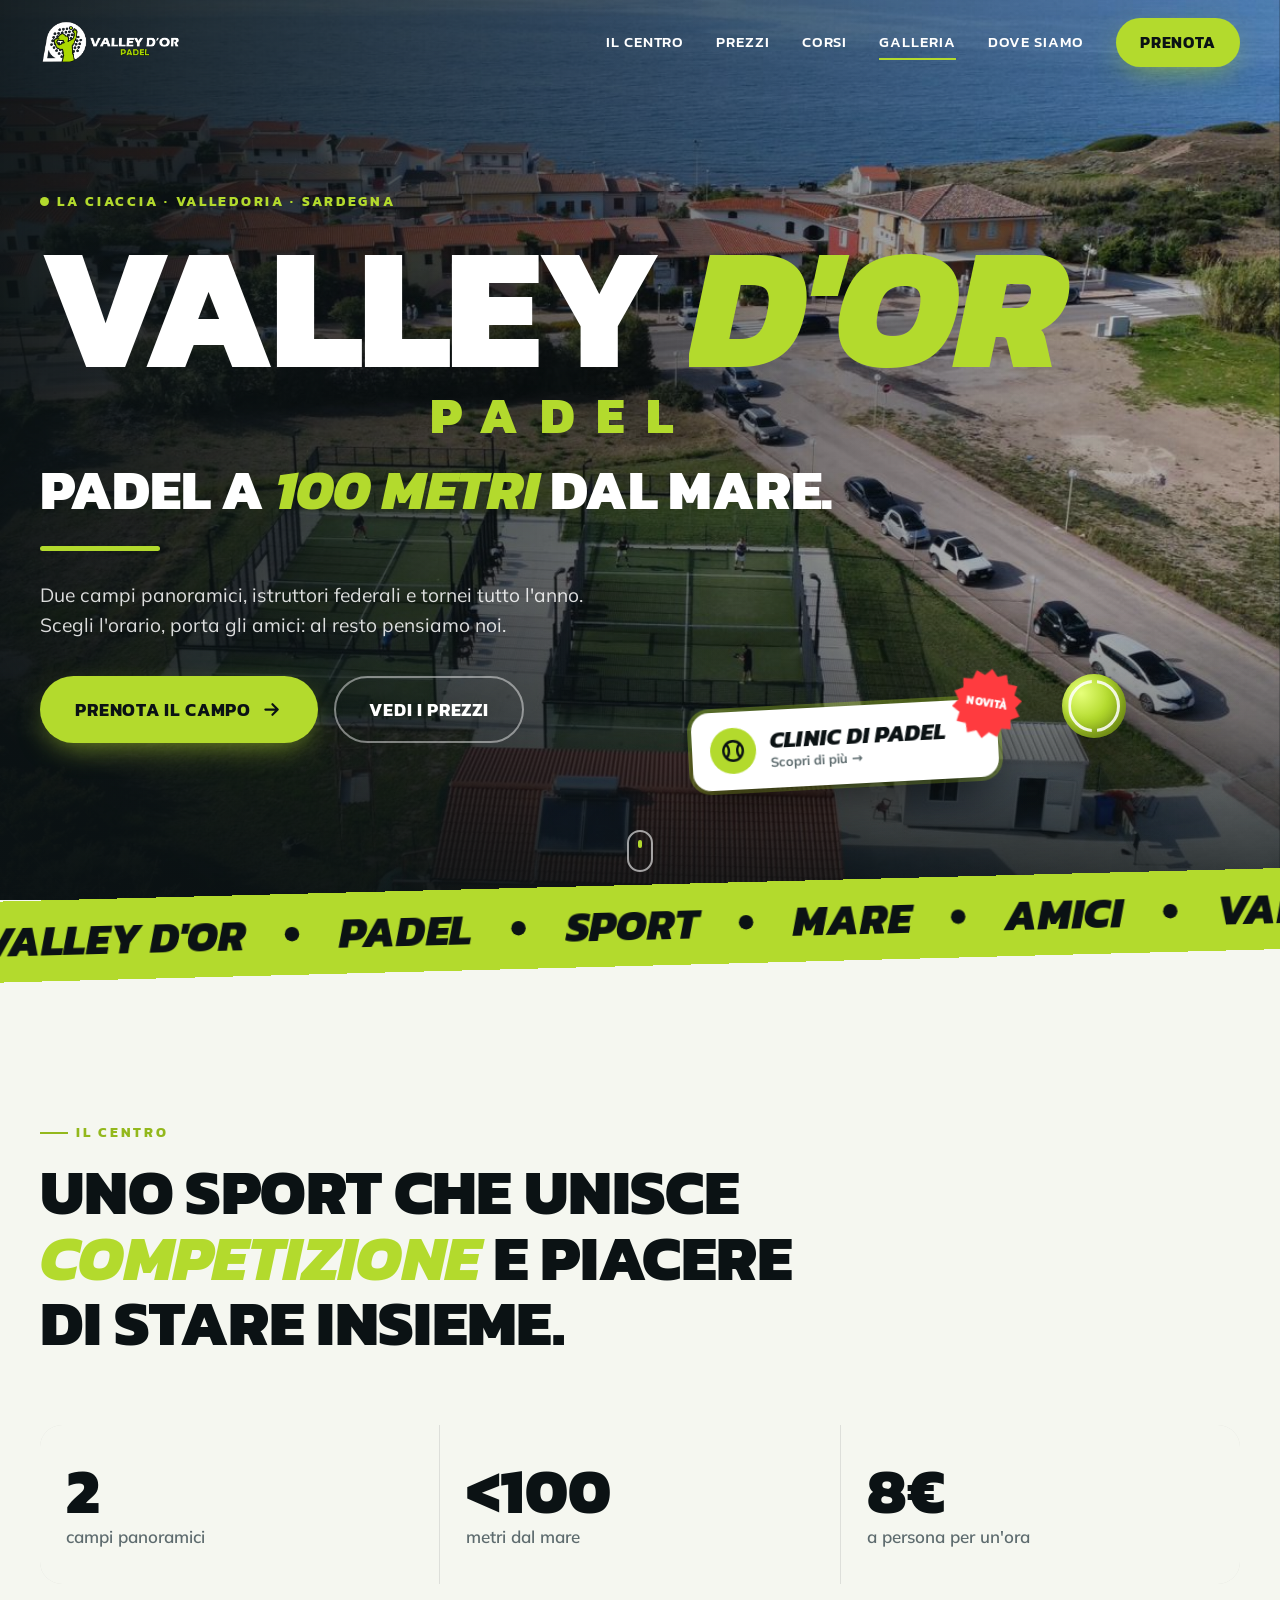
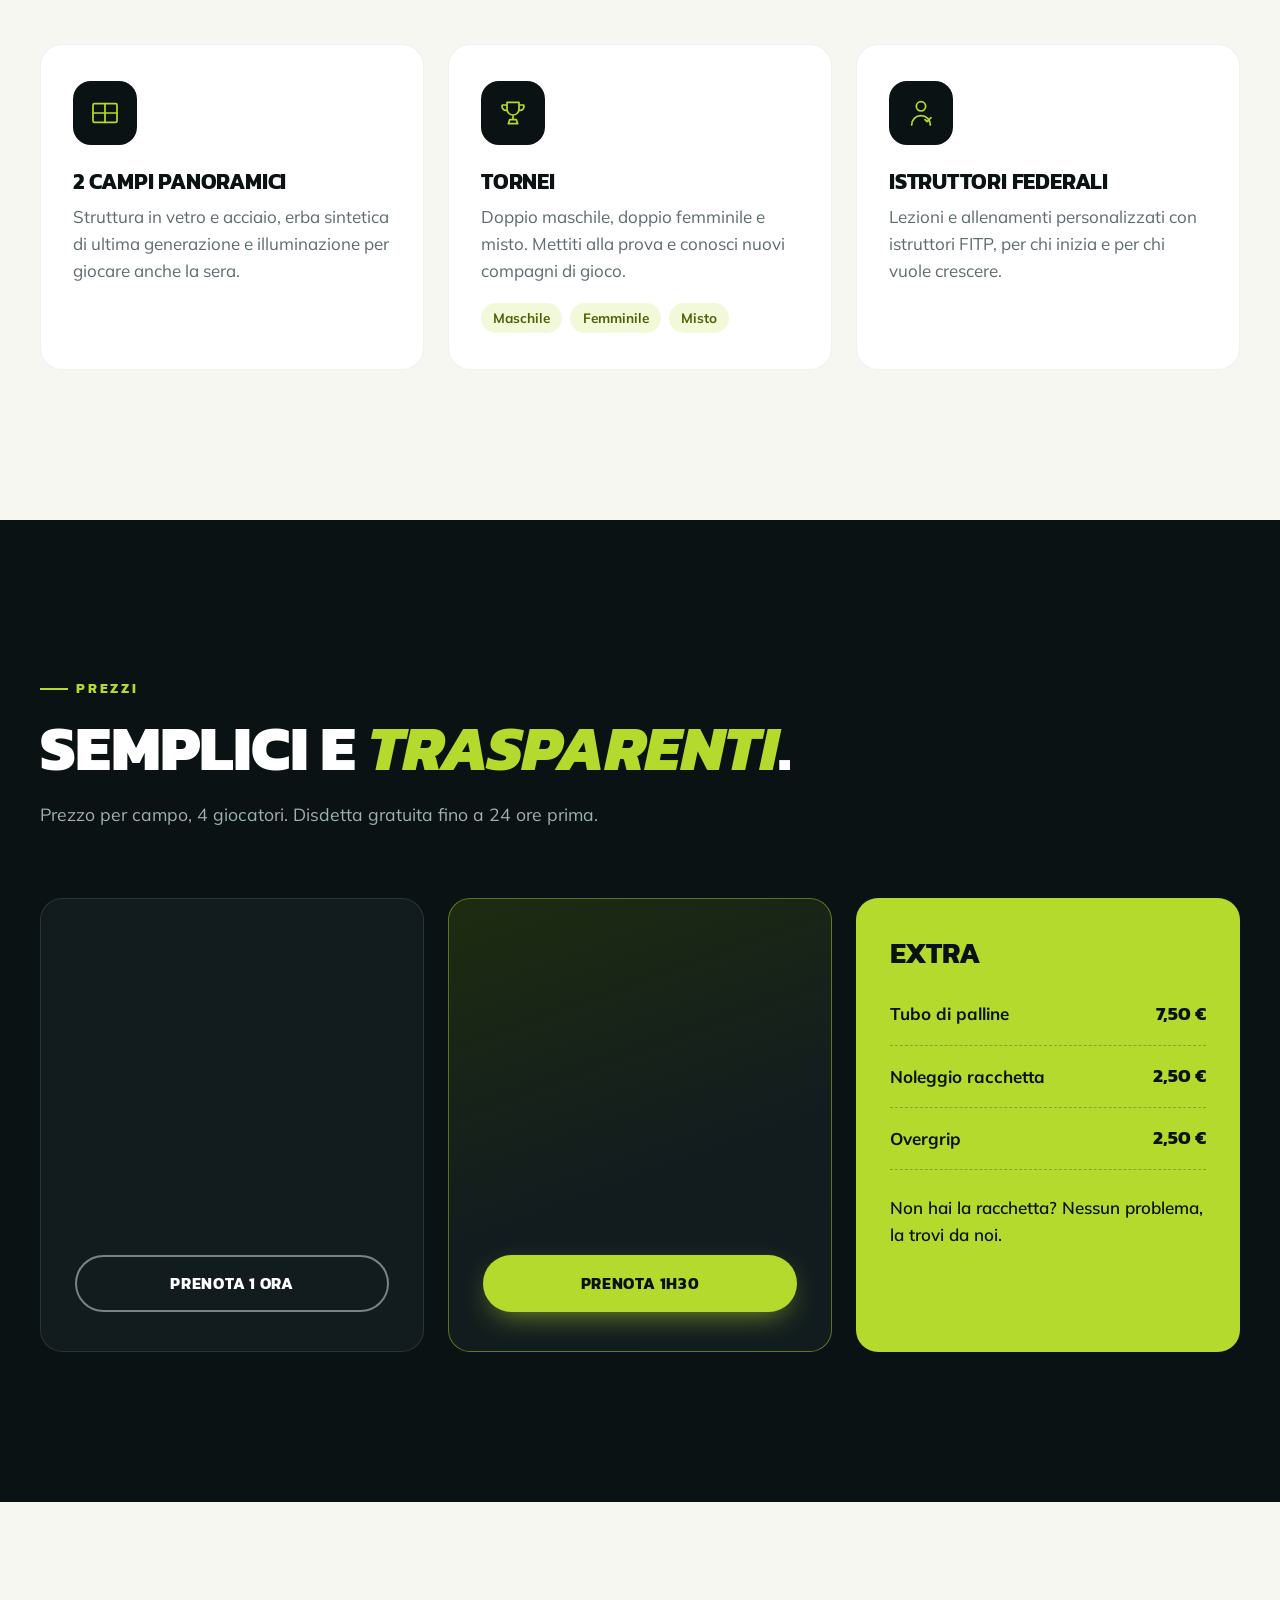
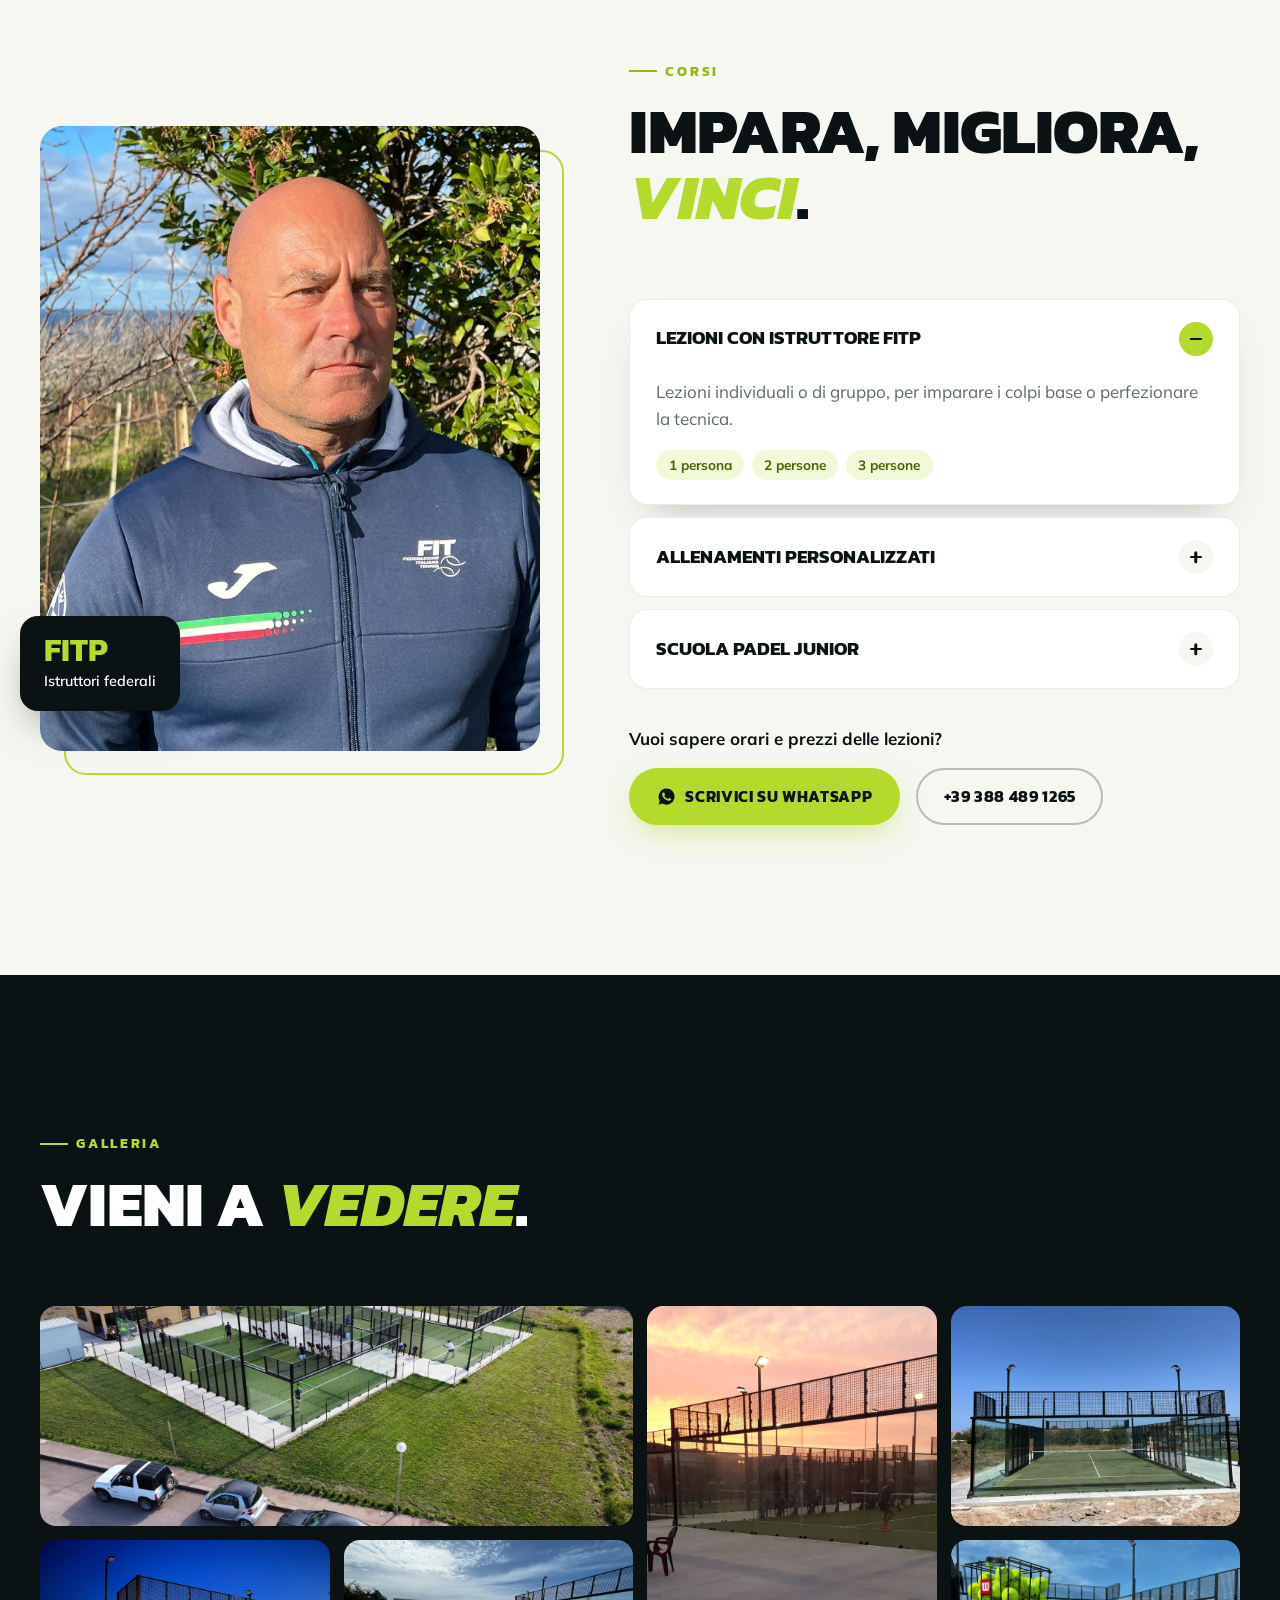
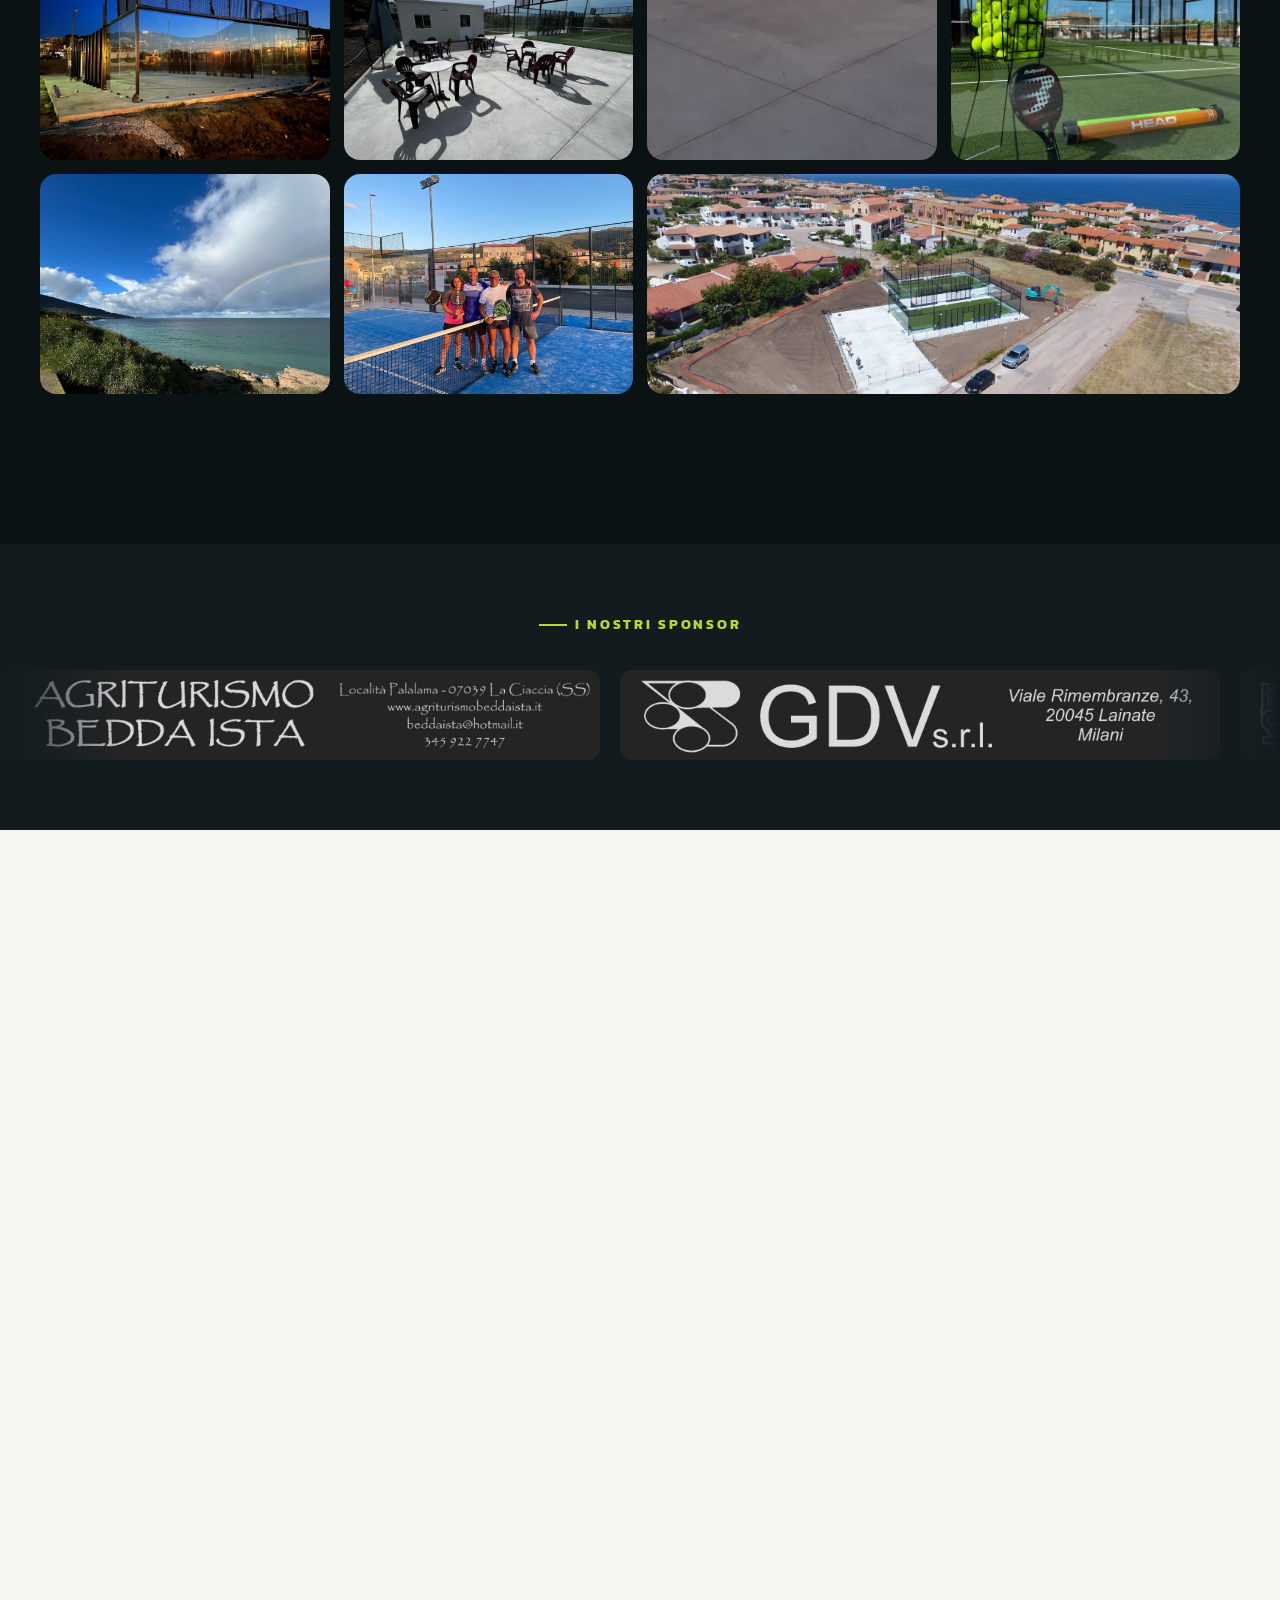
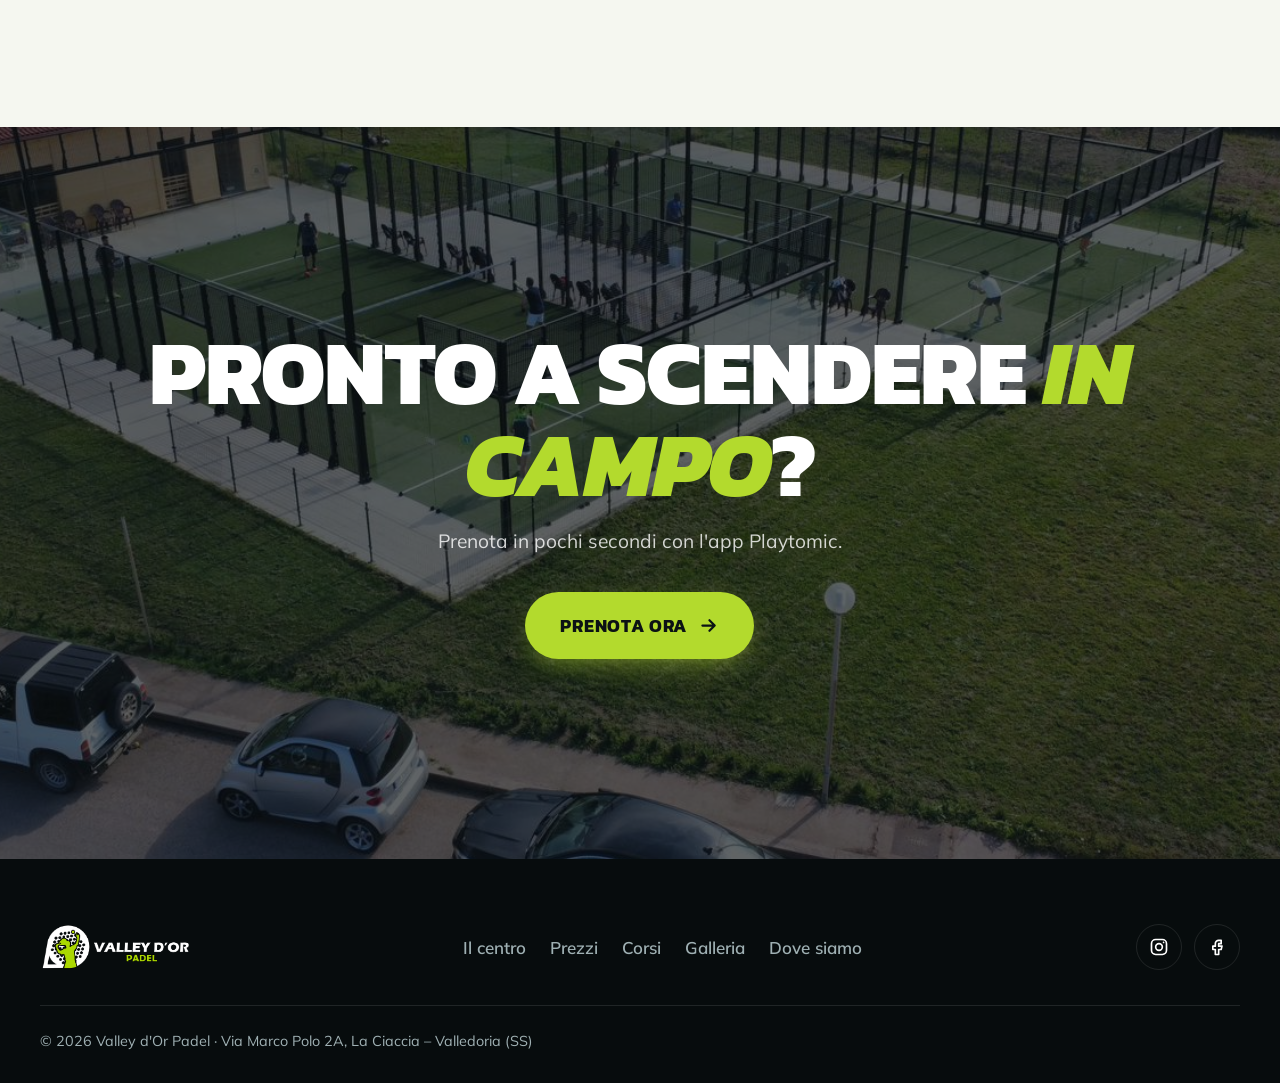
==== commit 63d4f43b: "Apertura: "PADEL" sotto il nome e cartello "Clinic di padel" (tema 1.2.3) - "PADEL" sotto il nome co" ====
--- a/index.html
+++ b/index.html
@@ -71,10 +71,13 @@
     <div class="hero__content wrap">
       <p class="eyebrow hero__eyebrow"><span class="dot"></span> La Ciaccia · Valledoria · Sardegna</p>
       <h1 class="hero__title">
+        <span class="hero__brand">
         <span class="hero__name">
           <span class="sr-only">Valley d'Or</span>
           <span class="w" aria-hidden="true"><span class="ch" style="--i:0;--k:-0.135em">V</span><span class="ch" style="--i:1">a</span><span class="ch" style="--i:2">l</span><span class="ch" style="--i:3">l</span><span class="ch" style="--i:4">e</span><span class="ch" style="--i:5">y</span></span>
           <span class="w w--or" aria-hidden="true"><span class="ch" style="--i:6">d</span><span class="ch" style="--i:7">'</span><span class="ch" style="--i:8">O</span><span class="ch" style="--i:9">r</span></span>
+        </span>
+        <span class="hero__padel">Padel</span>
         </span>
         <span class="hero__tag"><span class="line"><span>Padel a <em>100 metri</em> dal mare.</span></span></span>
       </h1>
@@ -86,6 +89,17 @@
         </a>
         <a href="#prezzi" class="btn btn--ghost btn--big">Vedi i prezzi</a>
       </div>
+
+      <a href="https://wa.me/393884891265?text=Ciao%2C%20vorrei%20informazioni%20su%3A%20Clinic%20di%20padel" class="promo" target="_blank" rel="noopener">
+        <span class="promo__tag"><span>Novità</span></span>
+        <span class="promo__icon" aria-hidden="true">
+          <svg viewBox="0 0 24 24"><circle cx="12" cy="12" r="9" /><path d="M5.6 5.7c3.4 3.2 3.4 9.4 0 12.6M18.4 5.7c-3.4 3.2-3.4 9.4 0 12.6" /></svg>
+        </span>
+        <span class="promo__txt">
+          <strong>Clinic di padel</strong>
+          <small>Scopri di più →</small>
+        </span>
+      </a>
     </div>
 
     <div class="ball" aria-hidden="true"></div>
@@ -112,7 +126,6 @@
       <div class="stats">
         <div class="stat reveal"><strong data-count="2">0</strong><span>campi panoramici</span></div>
         <div class="stat reveal"><strong data-count="100" data-prefix="&lt;">0</strong><span>metri dal mare</span></div>
-        <div class="stat reveal"><strong data-count="3">0</strong><span>categorie di tornei</span></div>
         <div class="stat reveal"><strong data-count="8" data-suffix="€">0</strong><span>a persona per un'ora</span></div>
       </div>
 
--- a/css/style.css
+++ b/css/style.css
@@ -1068,3 +1068,141 @@
 .acc__amount { white-space: nowrap; text-align: right; }
 .acc__amount b { font-family: var(--font-head); font-size: 1.15rem; }
 .acc__prices li.is-sale .acc__amount b { color: #c62f33; }
+
+/* ==========================================================
+   Apertura: "PADEL" sotto il nome e pulsante in evidenza
+   ========================================================== */
+
+/* Come nel logo: la parola sotto il nome, verde e spaziata, centrata sotto il nome */
+.hero__title { display: flex; flex-direction: column; align-items: flex-start; }
+.hero__brand { display: inline-flex; flex-direction: column; align-items: center; }
+.hero__brand .hero__name { align-self: stretch; }
+.hero__padel {
+  display: block;
+  margin: -.02em 0 0;
+  padding-left: .42em; /* compensa lo spazio dopo l'ultima lettera: resta centrata */
+  font-size: clamp(1.3rem, 4vw, 3.6rem);
+  font-weight: 800;
+  line-height: 1;
+  letter-spacing: .42em;
+  color: var(--lime);
+  opacity: 0;
+  animation: padelIn 1.1s .95s var(--ease) forwards;
+}
+@keyframes padelIn {
+  from { opacity: 0; letter-spacing: 1.1em; filter: blur(6px); }
+  to { opacity: 1; letter-spacing: .42em; filter: none; }
+}
+@media (max-width: 560px) {
+  .hero__brand { align-items: flex-start; } /* su due righe: sotto "D'OR", a sinistra */
+}
+.hero__padel + .hero__tag { margin-top: .5em; }
+
+/* Numeri del centro: ora sono tre */
+.stats { grid-template-columns: repeat(3, 1fr); }
+
+/* Pulsante in evidenza: un cartello che ogni tanto "trema", come quelli delle offerte */
+.promo {
+  position: absolute;
+  right: 20%;
+  bottom: 70px; /* poco sotto i pulsanti (l'area del testo ha 110px di margine in basso) */
+  z-index: 3;
+  display: inline-flex;
+  align-items: center;
+  gap: 14px;
+  padding: 16px 52px 16px 18px; /* a destra lo spazio per la stella "Novità" */
+  border-radius: 18px;
+  background: var(--white);
+  color: var(--ink);
+  text-decoration: none;
+  box-shadow: 0 22px 44px -14px rgba(0, 0, 0, .6), 0 0 0 4px rgba(179, 218, 45, .35);
+  transform: rotate(-3deg);
+  transform-origin: 50% 100%;
+  opacity: 0;
+  animation: promoIn .8s 1.9s var(--ease) forwards, promoTrema 3.6s 3s ease-in-out infinite;
+}
+.promo:hover,
+.promo:focus-visible {
+  animation-play-state: paused, paused;
+  transform: rotate(0) translateY(-4px) scale(1.03);
+  box-shadow: 0 26px 50px -14px rgba(0, 0, 0, .65), 0 0 0 4px var(--lime);
+}
+@keyframes promoIn {
+  from { opacity: 0; transform: translateY(30px) rotate(-14deg) scale(.7); }
+  to { opacity: 1; transform: rotate(-3deg); }
+}
+@keyframes promoTrema {
+  0%, 76%, 100% { opacity: 1; transform: rotate(-3deg); }
+  80% { opacity: 1; transform: rotate(3deg) scale(1.05); }
+  84% { opacity: 1; transform: rotate(-7deg) scale(1.05); }
+  88% { opacity: 1; transform: rotate(4deg) scale(1.03); }
+  92% { opacity: 1; transform: rotate(-5deg); }
+  96% { opacity: 1; transform: rotate(-2deg); }
+}
+
+.promo__icon {
+  flex: none;
+  display: grid;
+  place-items: center;
+  width: 46px;
+  height: 46px;
+  border-radius: 50%;
+  background: var(--lime);
+}
+.promo__icon svg { width: 26px; height: 26px; fill: none; stroke: var(--ink); stroke-width: 2.2; stroke-linecap: round; stroke-linejoin: round; }
+.promo__txt { display: flex; flex-direction: column; line-height: 1.05; }
+.promo__txt strong {
+  font-family: var(--font-head);
+  font-weight: 800;
+  font-style: italic;
+  font-size: 1.45rem;
+  letter-spacing: .01em;
+  text-transform: uppercase;
+  white-space: nowrap;
+}
+.promo__txt small { margin-top: 4px; color: var(--muted); font-weight: 700; font-size: .82rem; }
+
+/* Targhetta a stella, come il bollino delle offerte */
+.promo__tag {
+  position: absolute;
+  top: -30px;
+  right: -26px;
+  display: grid;
+  place-items: center;
+  width: 70px;
+  height: 70px;
+  background: #ff3b3f;
+  clip-path: polygon(50% 0%, 59.1% 10%, 71.7% 5%, 75.6% 17.9%, 89.1% 18.8%, 86.9% 32.2%, 98.7% 38.9%, 91% 50%, 98.7% 61.1%, 86.9% 67.8%, 89.1% 81.2%, 75.6% 82.1%, 71.7% 95%, 59.1% 90%, 50% 100%, 40.9% 90%, 28.3% 95%, 24.4% 82.1%, 10.9% 81.2%, 13.1% 67.8%, 1.3% 61.1%, 9% 50%, 1.3% 38.9%, 13.1% 32.2%, 10.9% 18.8%, 24.4% 17.9%, 28.3% 5%, 40.9% 10%);
+  transform: rotate(12deg);
+  animation: bollino 1.8s ease-in-out infinite;
+}
+.promo__tag span {
+  color: var(--white);
+  font-family: var(--font-head);
+  font-weight: 800;
+  font-size: .68rem;
+  letter-spacing: .04em;
+  text-transform: uppercase;
+}
+@keyframes bollino { 50% { transform: rotate(12deg) scale(1.1); } }
+
+@media (max-width: 1100px) {
+  .promo { right: 6%; }
+}
+@media (max-width: 860px) {
+  /* Su schermi stretti il cartello va subito sotto il titolo, nella prima schermata */
+  .hero__content { display: flex; flex-direction: column; align-items: flex-start; }
+  .hero__lead { order: 2; }
+  .hero .hero__actions { order: 3; width: 100%; }
+  .promo { order: 1; position: relative; right: auto; bottom: auto; margin: 4px 0 34px 6px; }
+}
+@media (max-width: 560px) {
+  .stats { grid-template-columns: repeat(3, 1fr); }
+  .stat { padding: 20px 12px; }
+  .stat strong { font-size: 2rem; }
+  .stat span { font-size: .82rem; line-height: 1.3; display: block; }
+  .promo { padding: 12px 44px 12px 12px; gap: 12px; }
+  .promo__icon { width: 40px; height: 40px; }
+  .promo__txt strong { font-size: 1.2rem; }
+  .promo__tag { width: 62px; height: 62px; top: -26px; right: -18px; }
+}
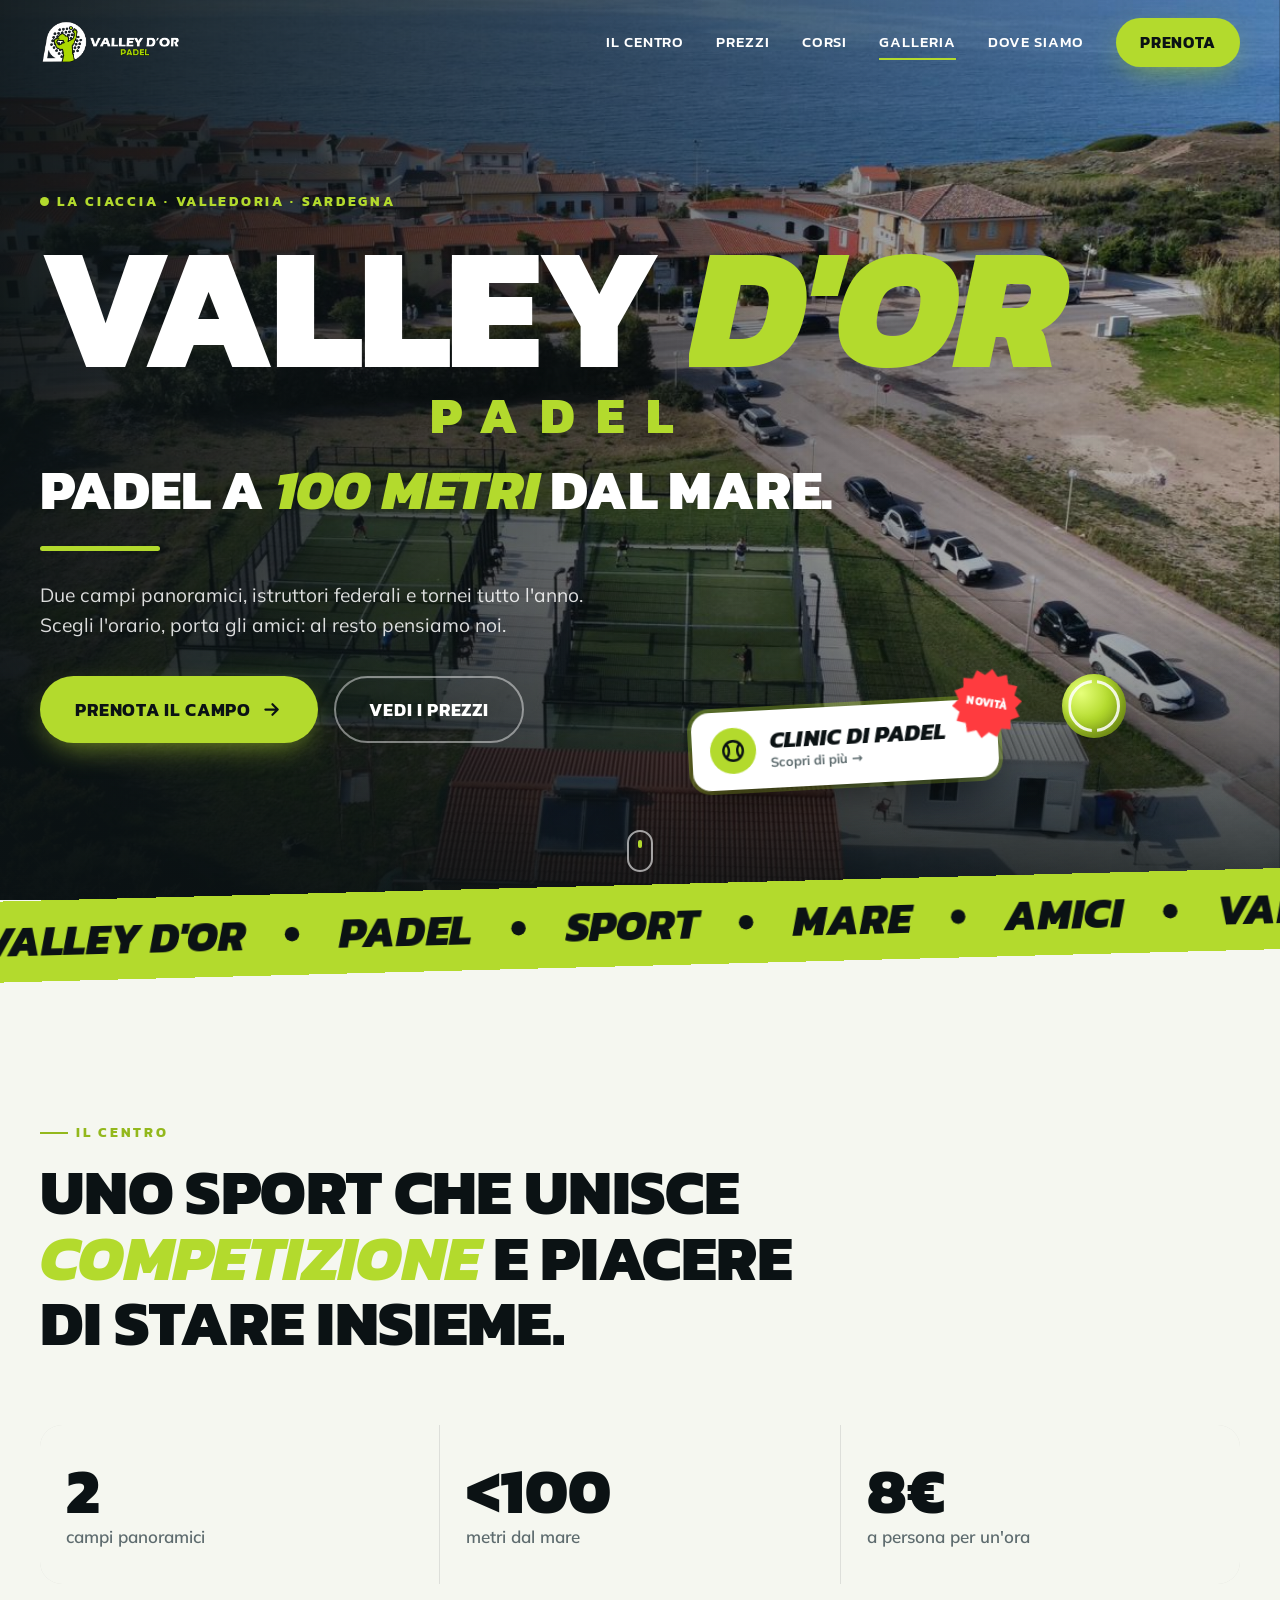
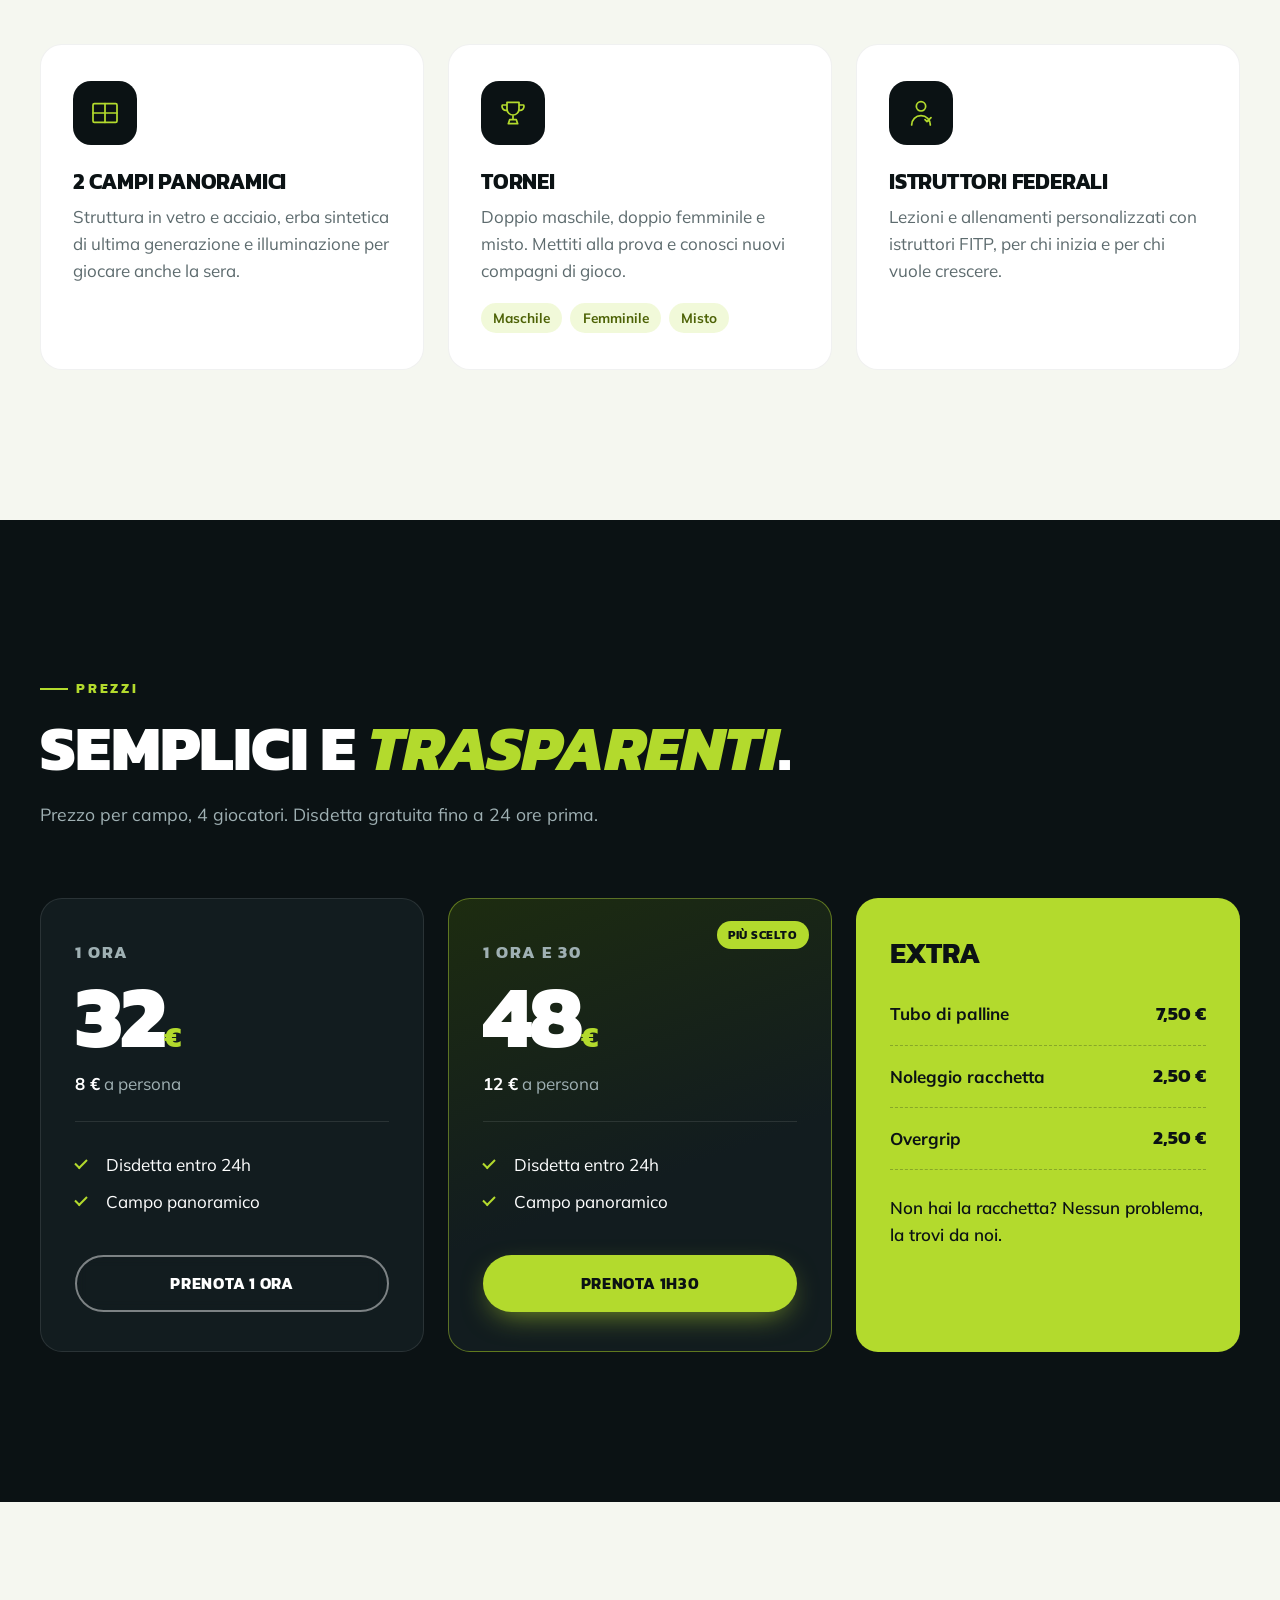
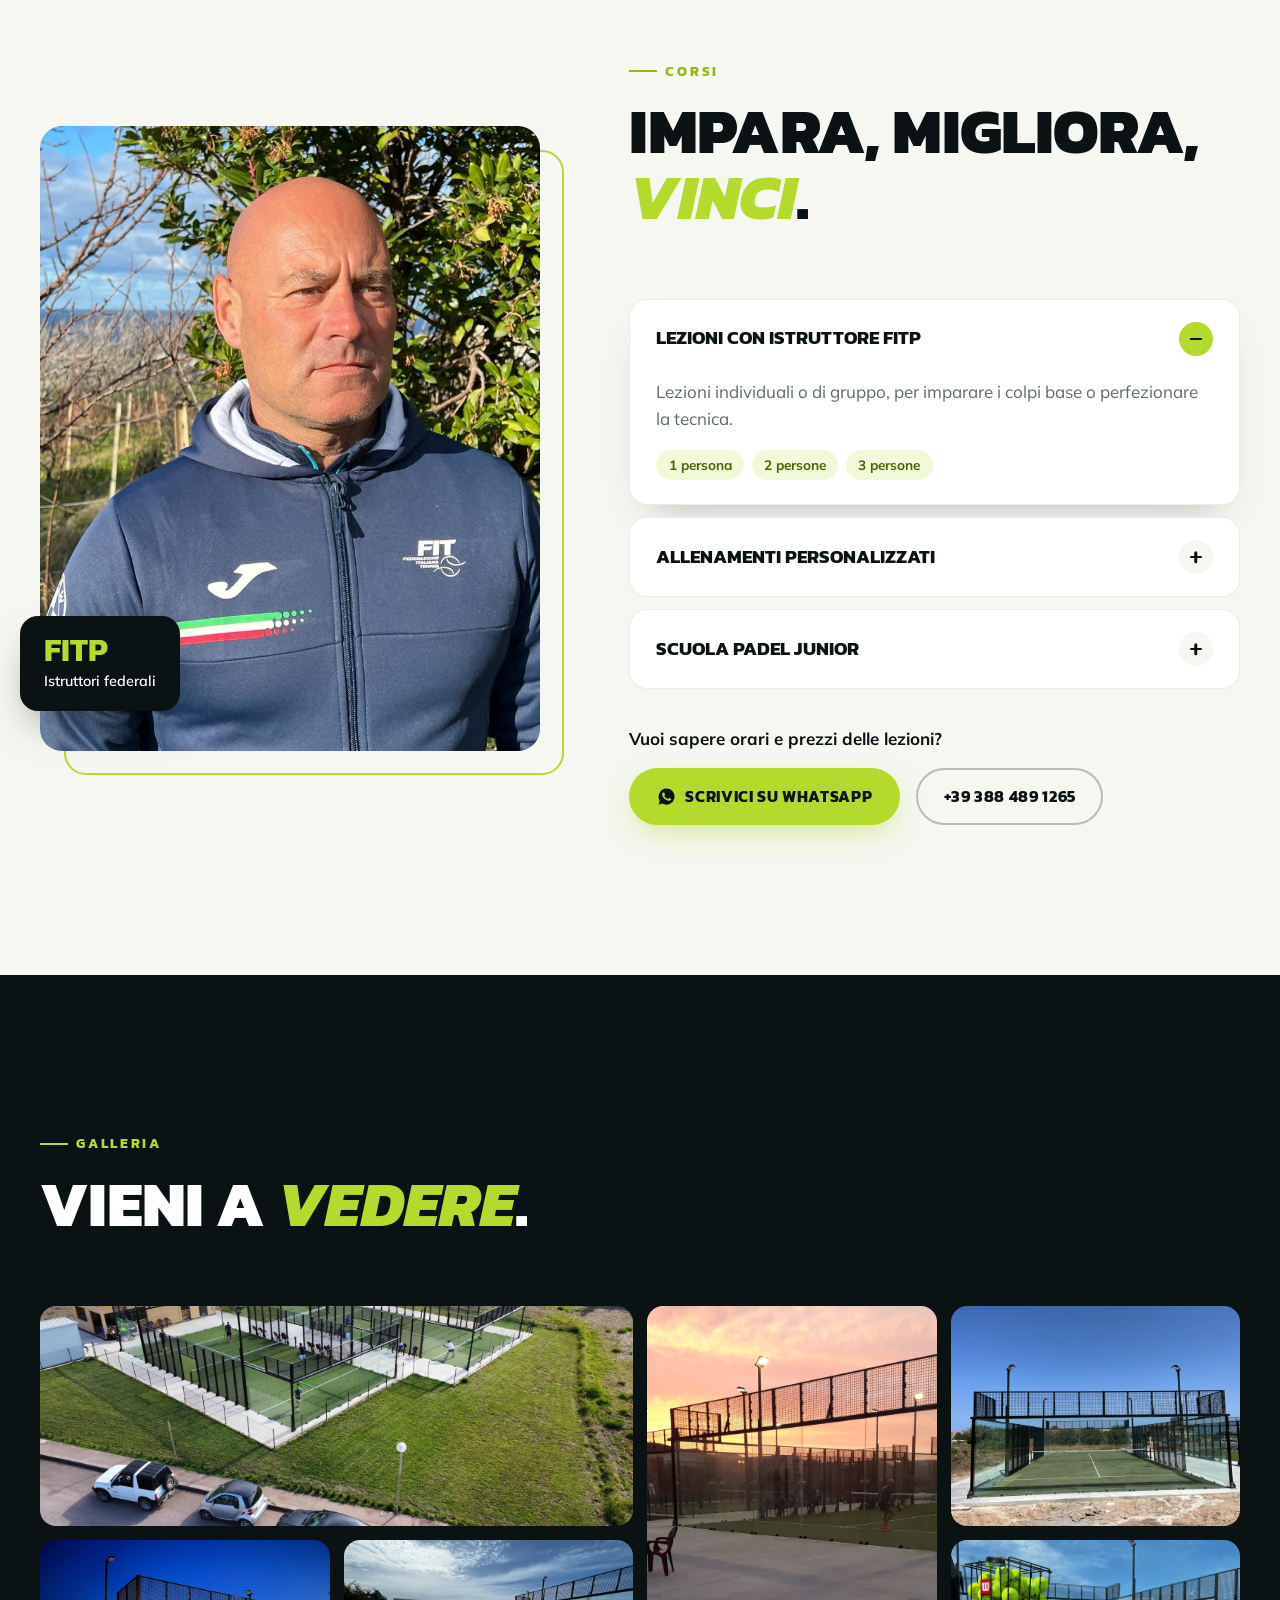
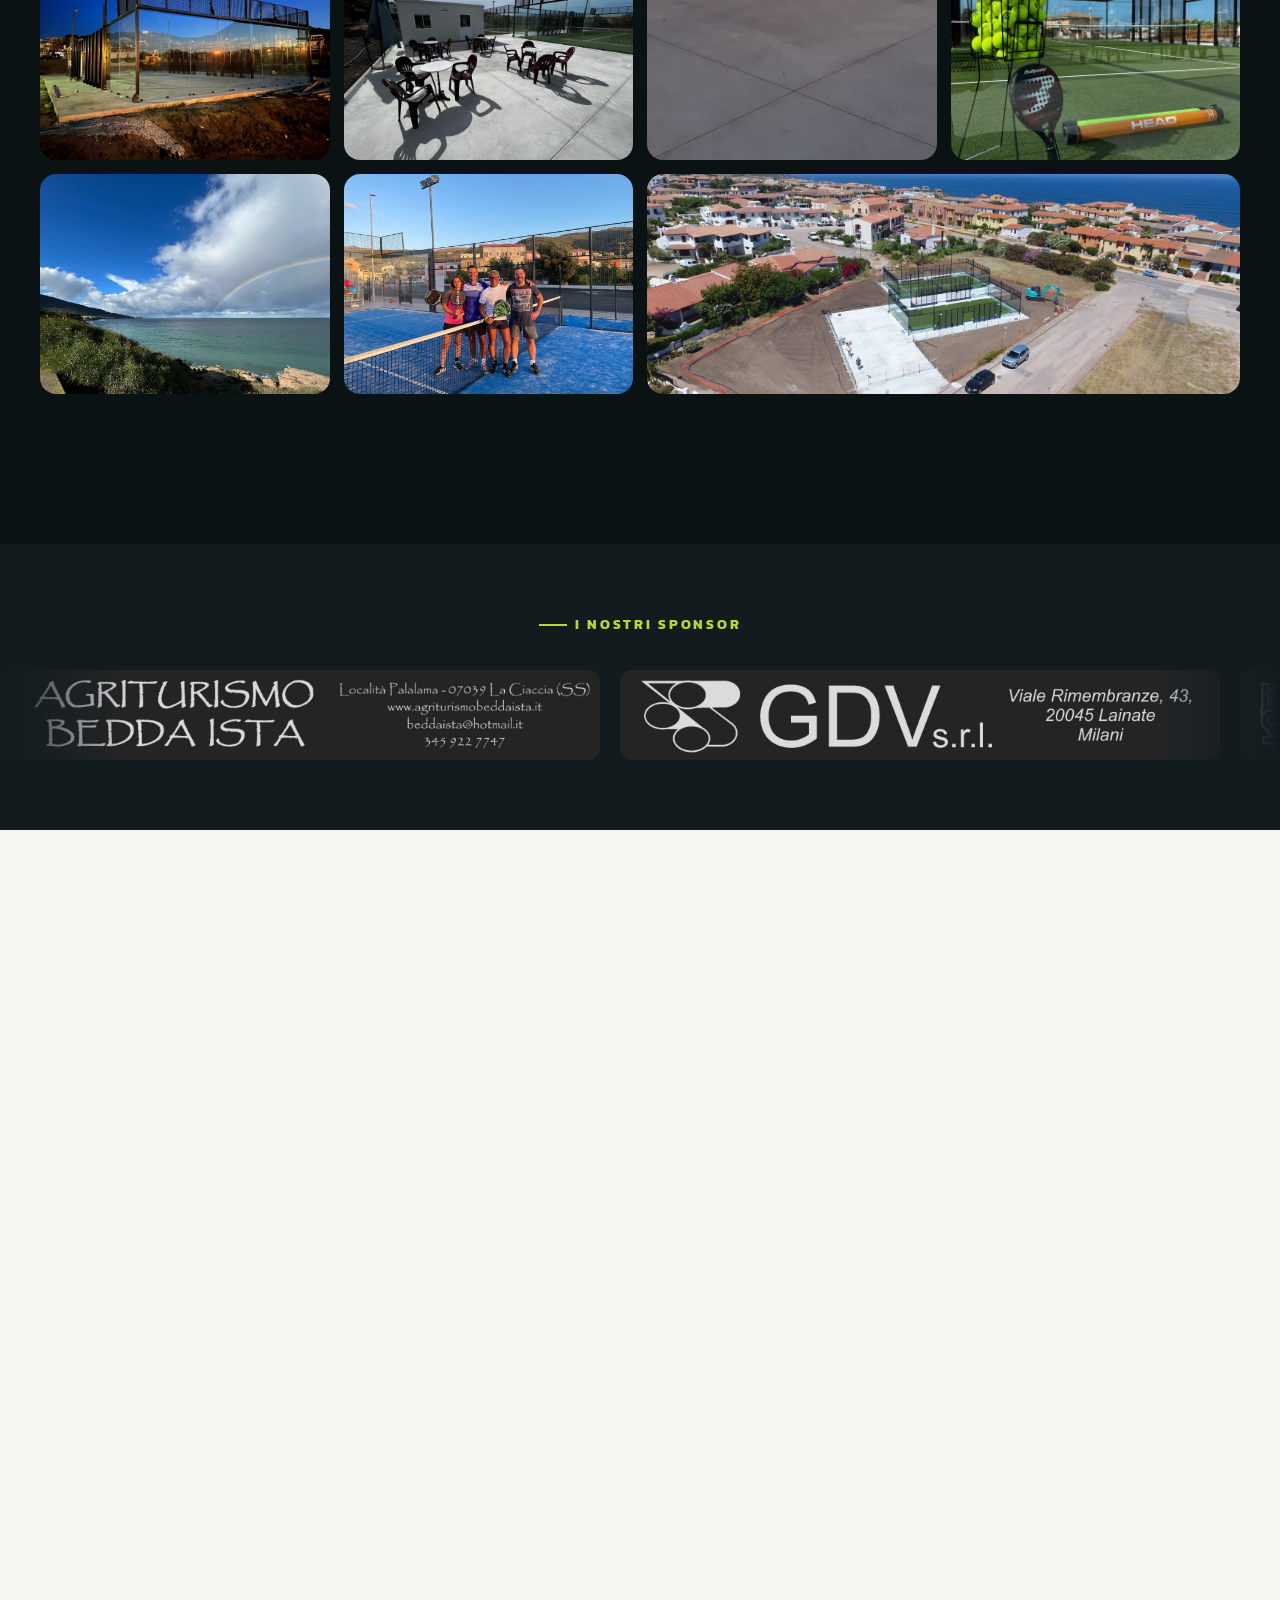
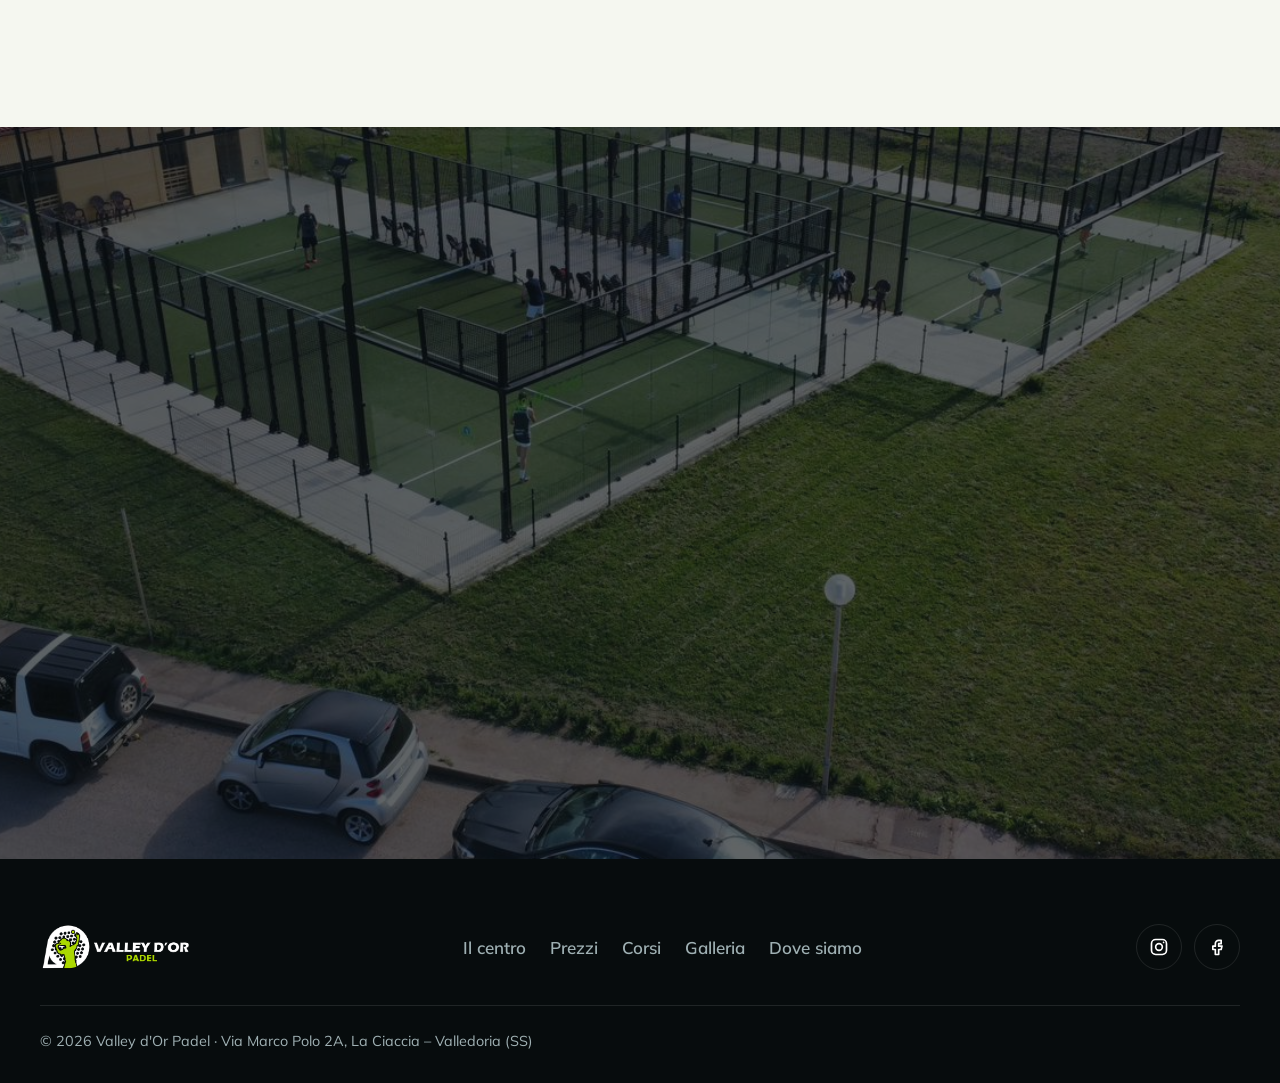
==== commit c5725f7c: "Finestra "Padel Clinic" dal cartello in evidenza (tema 1.2.4) - Toccando il cartello si apre una fin" ====
--- a/index.html
+++ b/index.html
@@ -90,7 +90,7 @@
         <a href="#prezzi" class="btn btn--ghost btn--big">Vedi i prezzi</a>
       </div>
 
-      <a href="https://wa.me/393884891265?text=Ciao%2C%20vorrei%20informazioni%20su%3A%20Clinic%20di%20padel" class="promo" target="_blank" rel="noopener">
+      <a href="https://wa.me/393884891265?text=Ciao%2C%20vorrei%20informazioni%20su%3A%20Clinic%20di%20padel" class="promo" target="_blank" rel="noopener" data-finestra="clinic" aria-haspopup="dialog">
         <span class="promo__tag"><span>Novità</span></span>
         <span class="promo__icon" aria-hidden="true">
           <svg viewBox="0 0 24 24"><circle cx="12" cy="12" r="9" /><path d="M5.6 5.7c3.4 3.2 3.4 9.4 0 12.6M18.4 5.7c-3.4 3.2-3.4 9.4 0 12.6" /></svg>
@@ -356,6 +356,93 @@
 
 </main>
 
+<!-- Finestra della novità: Padel Clinic (copia di valleydor-padel/parti/clinic.php) -->
+<dialog class="clinic" id="clinic" aria-labelledby="clinic-titolo">
+	<div class="clinic__box">
+		<button type="button" class="clinic__close" data-chiudi aria-label="Chiudi">×</button>
+
+		<header class="clinic__head" style="--foto: url('../img/campo-1.jpg')">
+							<span class="clinic__bollino">Novità</span>
+						<p class="eyebrow">Valley d'Or · Padel</p>
+			<h2 id="clinic-titolo">Padel Clinic</h2>
+			<p class="clinic__slogan">Vivi il padel, migliora il tuo gioco.</p>
+		</header>
+
+		<div class="clinic__body">
+			<p class="clinic__intro">Una vacanza di padel in Sardegna, a 100 metri dal mare, pensata per chi arriva da fuori: tu porti la voglia di giocare, al resto pensiamo noi. Tecnica, tattica e tanta pratica in campo, seguiti passo passo da un istruttore federale, per tornare a casa con un gioco nuovo.</p>
+
+			<ul class="clinic__numeri">
+				<li><strong>4–7</strong><span>giorni di clinic</span></li>
+				<li><strong>4h</strong><span>di padel al giorno</span></li>
+				<li><strong>FITP</strong><span>istruttore federale</span></li>
+			</ul>
+
+			<section class="clinic__sez">
+				<h3>La giornata tipo</h3>
+				<div class="clinic__giornata">
+					<div class="clinic__fase">
+						<span class="clinic__ico" aria-hidden="true"><svg viewBox="0 0 24 24"><circle cx="12" cy="12" r="4"/><path d="M12 2v2M12 20v2M4.9 4.9l1.4 1.4M17.7 17.7l1.4 1.4M2 12h2M20 12h2M4.9 19.1l1.4-1.4M17.7 6.3l1.4-1.4"/></svg></span>
+						<div><b>Mattina</b><span>2 ore in campo: tecnica e colpi</span></div>
+					</div>
+					<div class="clinic__fase clinic__fase--sera">
+						<span class="clinic__ico" aria-hidden="true"><svg viewBox="0 0 24 24"><path d="M20 14.5A8 8 0 1 1 9.5 4a6.5 6.5 0 0 0 10.5 10.5z"/></svg></span>
+						<div><b>Sera</b><span>2 ore in campo: tattica e gioco</span></div>
+					</div>
+				</div>
+			</section>
+
+							<section class="clinic__sez">
+					<h3>Quando</h3>
+					<ul class="clinic__mesi">
+													<li>Maggio</li>
+													<li>Giugno</li>
+													<li>Settembre</li>
+													<li>Ottobre</li>
+											</ul>
+				</section>
+			
+			<section class="clinic__sez clinic__offerta">
+				<div class="clinic__prezzo">
+					<small>Quota a persona</small>
+					<p><span>da</span> <strong>400</strong>€</p>
+					<small>a persona · clinic di 4 giorni</small>
+				</div>
+									<ul class="clinic__inclusi">
+																				<li class="">Da 4 a 7 giorni di clinic</li>
+																				<li class="">4 ore di allenamento al giorno</li>
+																				<li class="">Istruttore federale sempre con voi</li>
+																				<li class="">Partite con i giocatori del posto</li>
+																				<li class="">Ti troviamo noi l&#039;alloggio</li>
+																				<li class="">Gruppi da almeno 4 partecipanti</li>
+																				<li class="is-no">Costo dell&#039;alloggio a parte</li>
+											</ul>
+							</section>
+
+							<div class="clinic__servizi">
+											<section class="clinic__servizio">
+							<span class="clinic__ico" aria-hidden="true"><svg viewBox="0 0 24 24"><circle cx="8" cy="8" r="3"/><circle cx="16.5" cy="9" r="2.5"/><path d="M2.5 19c0-3 2.5-5.5 5.5-5.5s5.5 2.5 5.5 5.5M13.5 14.2A4.5 4.5 0 0 1 21.5 17"/></svg></span>
+							<div><b>Partite con i locali</b><p>Fuori dagli allenamenti si gioca sul serio: organizziamo partite con i giocatori del posto, per mettere subito in pratica quello che hai imparato e conoscere la community di Valley d&#039;Or.</p></div>
+						</section>
+																<section class="clinic__servizio">
+							<span class="clinic__ico" aria-hidden="true"><svg viewBox="0 0 24 24"><path d="M3 11l9-7 9 7M5 10v10h14V10M10 20v-6h4v6"/></svg></span>
+							<div><b>L'alloggio lo troviamo noi</b><p>Arrivi da fuori? Non devi cercare niente: ti aiutiamo noi a trovare la sistemazione giusta vicino al centro, in base al gruppo e al budget. Tu pensi solo al padel.</p></div>
+						</section>
+									</div>
+					</div>
+
+		<footer class="clinic__foot">
+			<div>
+				<b>Pronto a scendere in campo?</b>
+				<p>Raduna il tuo gruppo: clinic, partite e alloggio, ti prepariamo noi un preventivo su misura.</p>
+			</div>
+			<div class="clinic__cta">
+				<a href="https://wa.me/393884891265?text=Ciao%21%20Vorrei%20un%20preventivo%20per%20una%20Padel%20Clinic.%20Siamo%20in%20%E2%80%A6%20persone%2C%20periodo%3A%20%E2%80%A6%2C%20giorni%3A%20%E2%80%A6" class="btn btn--lime" target="_blank" rel="noopener">Richiedi un preventivo</a>
+				<a href="tel:+393884891265" class="btn btn--ghost">Chiama</a>
+			</div>
+		</footer>
+	</div>
+</dialog>
+
 <!-- ============ FOOTER ============ -->
 <footer class="footer">
   <div class="wrap footer__inner">
--- a/css/style.css
+++ b/css/style.css
@@ -1206,3 +1206,267 @@
   .promo__txt strong { font-size: 1.2rem; }
   .promo__tag { width: 62px; height: 62px; top: -26px; right: -18px; }
 }
+
+/* ==========================================================
+   Finestra della novità: Padel Clinic
+   ========================================================== */
+.clinic {
+  width: min(880px, 100% - 32px);
+  max-width: none;
+  max-height: none;
+  margin: auto;
+  padding: 0;
+  border: 0;
+  background: transparent;
+  color: var(--white);
+  overflow: visible;
+}
+.clinic::backdrop {
+  background: rgba(5, 9, 10, .78);
+  backdrop-filter: blur(6px);
+}
+.clinic[open] { animation: clinicIn .45s var(--ease); }
+.clinic[open]::backdrop { animation: fadeIn .35s; }
+.clinic.is-closing { animation: clinicOut .22s ease-in forwards; }
+.clinic.is-closing::backdrop { animation: fadeIn .22s reverse forwards; }
+@keyframes clinicIn { from { opacity: 0; transform: translateY(40px) scale(.96); } }
+@keyframes clinicOut { to { opacity: 0; transform: translateY(24px) scale(.97); } }
+
+.clinic__box {
+  position: relative;
+  max-height: min(92vh, 92dvh);
+  overflow-y: auto;
+  overscroll-behavior: contain;
+  border-radius: 28px;
+  background: var(--ink-2);
+  border: 1px solid rgba(179, 218, 45, .35);
+  box-shadow: 0 50px 100px -30px rgba(0, 0, 0, .8);
+}
+
+.clinic__close {
+  position: sticky;
+  top: 14px;
+  z-index: 5;
+  float: right;
+  width: 44px;
+  height: 44px;
+  margin: 14px 14px -58px 0;
+  border: 0;
+  border-radius: 50%;
+  background: rgba(11, 18, 20, .7);
+  backdrop-filter: blur(6px);
+  color: var(--white);
+  font-size: 1.8rem;
+  line-height: 1;
+  cursor: pointer;
+  transition: background .25s, color .25s, transform .3s var(--ease);
+}
+.clinic__close:hover, .clinic__close:focus-visible { background: var(--lime); color: var(--ink); transform: rotate(90deg); }
+
+.clinic__head {
+  position: relative;
+  padding: 120px 44px 34px;
+  background:
+    linear-gradient(180deg, rgba(18, 28, 31, .15) 0%, rgba(18, 28, 31, .7) 55%, var(--ink-2) 100%),
+    var(--foto) center 40% / cover no-repeat;
+}
+.clinic__head .eyebrow { color: var(--lime); margin-bottom: .6rem; }
+.clinic__head h2 {
+  font-size: clamp(2.8rem, 8vw, 5.4rem);
+  font-weight: 800;
+  font-style: italic;
+  line-height: .9;
+  letter-spacing: -.01em;
+  padding-right: .1em;
+  color: var(--lime);
+  text-shadow: 0 6px 30px rgba(0, 0, 0, .45);
+}
+.clinic__slogan { margin: .7rem 0 0; font-family: var(--font-head); font-weight: 700; font-size: clamp(1.2rem, 3vw, 1.7rem); text-transform: uppercase; line-height: 1.1; }
+.clinic__bollino {
+  position: absolute;
+  top: 26px;
+  left: 44px;
+  display: grid;
+  place-items: center;
+  width: 76px;
+  height: 76px;
+  background: #ff3b3f;
+  clip-path: polygon(50% 0%, 59.1% 10%, 71.7% 5%, 75.6% 17.9%, 89.1% 18.8%, 86.9% 32.2%, 98.7% 38.9%, 91% 50%, 98.7% 61.1%, 86.9% 67.8%, 89.1% 81.2%, 75.6% 82.1%, 71.7% 95%, 59.1% 90%, 50% 100%, 40.9% 90%, 28.3% 95%, 24.4% 82.1%, 10.9% 81.2%, 13.1% 67.8%, 1.3% 61.1%, 9% 50%, 1.3% 38.9%, 13.1% 32.2%, 10.9% 18.8%, 24.4% 17.9%, 28.3% 5%, 40.9% 10%);
+  color: var(--white);
+  font-family: var(--font-head);
+  font-weight: 800;
+  font-size: .72rem;
+  text-transform: uppercase;
+  transform: rotate(-10deg);
+  animation: bollino 1.8s ease-in-out infinite;
+}
+
+.clinic__body { padding: 6px 44px 30px; }
+.clinic__intro { margin: 0 0 28px; font-size: 1.12rem; line-height: 1.65; color: rgba(255, 255, 255, .86); }
+
+.clinic__numeri {
+  display: grid;
+  grid-template-columns: repeat(3, 1fr);
+  gap: 12px;
+  margin: 0 0 34px;
+  padding: 0;
+  list-style: none;
+}
+.clinic__numeri li {
+  padding: 18px 16px;
+  border-radius: 18px;
+  background: rgba(255, 255, 255, .05);
+  border: 1px solid var(--line);
+  text-align: center;
+}
+.clinic__numeri strong { display: block; font-family: var(--font-head); font-weight: 800; font-size: clamp(1.8rem, 4.5vw, 2.6rem); line-height: 1; color: var(--lime); }
+.clinic__numeri span { display: block; margin-top: 6px; color: var(--muted-dark); font-weight: 700; font-size: .85rem; }
+
+.clinic__sez { margin-bottom: 30px; }
+.clinic__sez h3 { margin-bottom: 14px; font-size: 1rem; letter-spacing: .16em; color: var(--muted-dark); }
+
+.clinic__giornata { display: grid; grid-template-columns: 1fr 1fr; gap: 12px; }
+.clinic__fase {
+  display: flex;
+  align-items: center;
+  gap: 16px;
+  padding: 18px 20px;
+  border-radius: 18px;
+  background: linear-gradient(135deg, rgba(255, 196, 61, .16), rgba(255, 255, 255, .03));
+  border: 1px solid rgba(255, 196, 61, .25);
+}
+.clinic__fase--sera { background: linear-gradient(135deg, rgba(110, 140, 255, .18), rgba(255, 255, 255, .03)); border-color: rgba(110, 140, 255, .3); }
+.clinic__fase b { display: block; font-family: var(--font-head); font-size: 1.25rem; text-transform: uppercase; }
+.clinic__fase span:not(.clinic__ico) { color: rgba(255, 255, 255, .8); font-size: .95rem; }
+.clinic__ico {
+  flex: none;
+  display: grid;
+  place-items: center;
+  width: 46px;
+  height: 46px;
+  border-radius: 14px;
+  background: rgba(11, 18, 20, .55);
+}
+.clinic__ico svg { width: 24px; height: 24px; fill: none; stroke: #ffc43d; stroke-width: 2; stroke-linecap: round; stroke-linejoin: round; }
+.clinic__fase--sera .clinic__ico svg { stroke: #a9b8ff; }
+
+.clinic__mesi { display: flex; flex-wrap: wrap; gap: 10px; margin: 0; padding: 0; list-style: none; }
+.clinic__mesi li {
+  padding: .5em 1.2em;
+  border-radius: 999px;
+  border: 1.5px solid var(--lime);
+  color: var(--lime);
+  font-family: var(--font-head);
+  font-weight: 700;
+  text-transform: uppercase;
+  letter-spacing: .06em;
+}
+
+.clinic__offerta {
+  display: grid;
+  grid-template-columns: minmax(220px, .9fr) 1.1fr;
+  gap: 18px;
+  align-items: stretch;
+}
+.clinic__prezzo {
+  display: flex;
+  flex-direction: column;
+  justify-content: center;
+  padding: 26px 28px;
+  border-radius: 22px;
+  background: var(--lime);
+  color: var(--ink);
+}
+.clinic__prezzo small { font-weight: 700; font-size: .85rem; }
+.clinic__prezzo small:first-child { text-transform: uppercase; letter-spacing: .12em; }
+.clinic__prezzo p { margin: .1em 0; font-family: var(--font-head); font-weight: 800; font-size: 1.6rem; line-height: 1; }
+.clinic__prezzo p span { font-size: 1.1rem; font-weight: 700; }
+.clinic__prezzo strong { font-size: 4.2rem; letter-spacing: -.03em; }
+.clinic__inclusi {
+  margin: 0;
+  padding: 22px 24px;
+  border-radius: 22px;
+  background: rgba(255, 255, 255, .05);
+  border: 1px solid var(--line);
+  list-style: none;
+  display: grid;
+  gap: 10px;
+  align-content: center;
+}
+.clinic__inclusi li { position: relative; padding-left: 1.9em; font-weight: 600; }
+.clinic__inclusi li::before {
+  content: "";
+  position: absolute;
+  left: .2em;
+  top: .45em;
+  width: 12px;
+  height: 7px;
+  border-left: 2.5px solid var(--lime);
+  border-bottom: 2.5px solid var(--lime);
+  transform: rotate(-45deg);
+}
+.clinic__inclusi li.is-no { color: var(--muted-dark); }
+.clinic__inclusi li.is-no::before,
+.clinic__inclusi li.is-no::after {
+  content: "";
+  position: absolute;
+  top: .75em;
+  left: .1em;
+  width: 15px;
+  height: 2.5px;
+  border: 0;
+  background: #ff5a5f;
+  transform: rotate(45deg);
+}
+.clinic__inclusi li.is-no::after { transform: rotate(-45deg); }
+
+/* Servizi per chi arriva da fuori: partite con i locali, alloggio */
+.clinic__servizi { display: grid; grid-template-columns: 1fr 1fr; gap: 12px; }
+.clinic__servizio {
+  display: flex;
+  gap: 16px;
+  align-items: flex-start;
+  padding: 20px 22px;
+  border-radius: 18px;
+  border: 1.5px solid rgba(179, 218, 45, .35);
+  background: rgba(179, 218, 45, .06);
+}
+.clinic__servizio .clinic__ico svg { stroke: var(--lime); }
+.clinic__servizio b { font-family: var(--font-head); text-transform: uppercase; font-size: 1.1rem; line-height: 1.15; }
+.clinic__servizio p { margin: .35rem 0 0; color: rgba(255, 255, 255, .82); font-size: .96rem; }
+
+.clinic__foot {
+  position: sticky;
+  bottom: 0;
+  z-index: 4;
+  display: flex;
+  flex-wrap: wrap;
+  align-items: center;
+  justify-content: space-between;
+  gap: 16px 24px;
+  padding: 16px 44px 18px;
+  background: rgba(11, 18, 20, .94);
+  backdrop-filter: blur(10px);
+  border-top: 1px solid var(--line);
+}
+.clinic__foot b { font-family: var(--font-head); font-size: 1.3rem; text-transform: uppercase; }
+.clinic__foot p { margin: .2rem 0 0; max-width: 340px; color: var(--muted-dark); font-size: .9rem; line-height: 1.45; }
+.clinic__cta { display: flex; flex-wrap: wrap; gap: 10px; }
+
+@media (max-width: 640px) {
+  .clinic { width: 100%; height: 100%; margin: 0; max-height: 100dvh; }
+  .clinic__box { max-height: 100dvh; height: 100dvh; border-radius: 0; border: 0; }
+  .clinic__head { padding: 110px 22px 26px; }
+  .clinic__bollino { left: 22px; top: 22px; width: 66px; height: 66px; }
+  .clinic__body { padding: 4px 22px 24px; }
+  .clinic__numeri { gap: 8px; }
+  .clinic__numeri li { padding: 14px 8px; }
+  .clinic__numeri span { font-size: .75rem; }
+  .clinic__giornata, .clinic__offerta, .clinic__servizi { grid-template-columns: 1fr; }
+  .clinic__foot { gap: 10px; padding: 12px 16px 14px; }
+  .clinic__foot b { font-size: 1rem; }
+  .clinic__foot p { display: none; }
+  .clinic__cta { width: 100%; flex-wrap: nowrap; gap: 8px; }
+  .clinic__cta .btn { padding: .8em .9em; font-size: .82rem; white-space: nowrap; }
+  .clinic__cta .btn--lime { flex: 1; }
+}
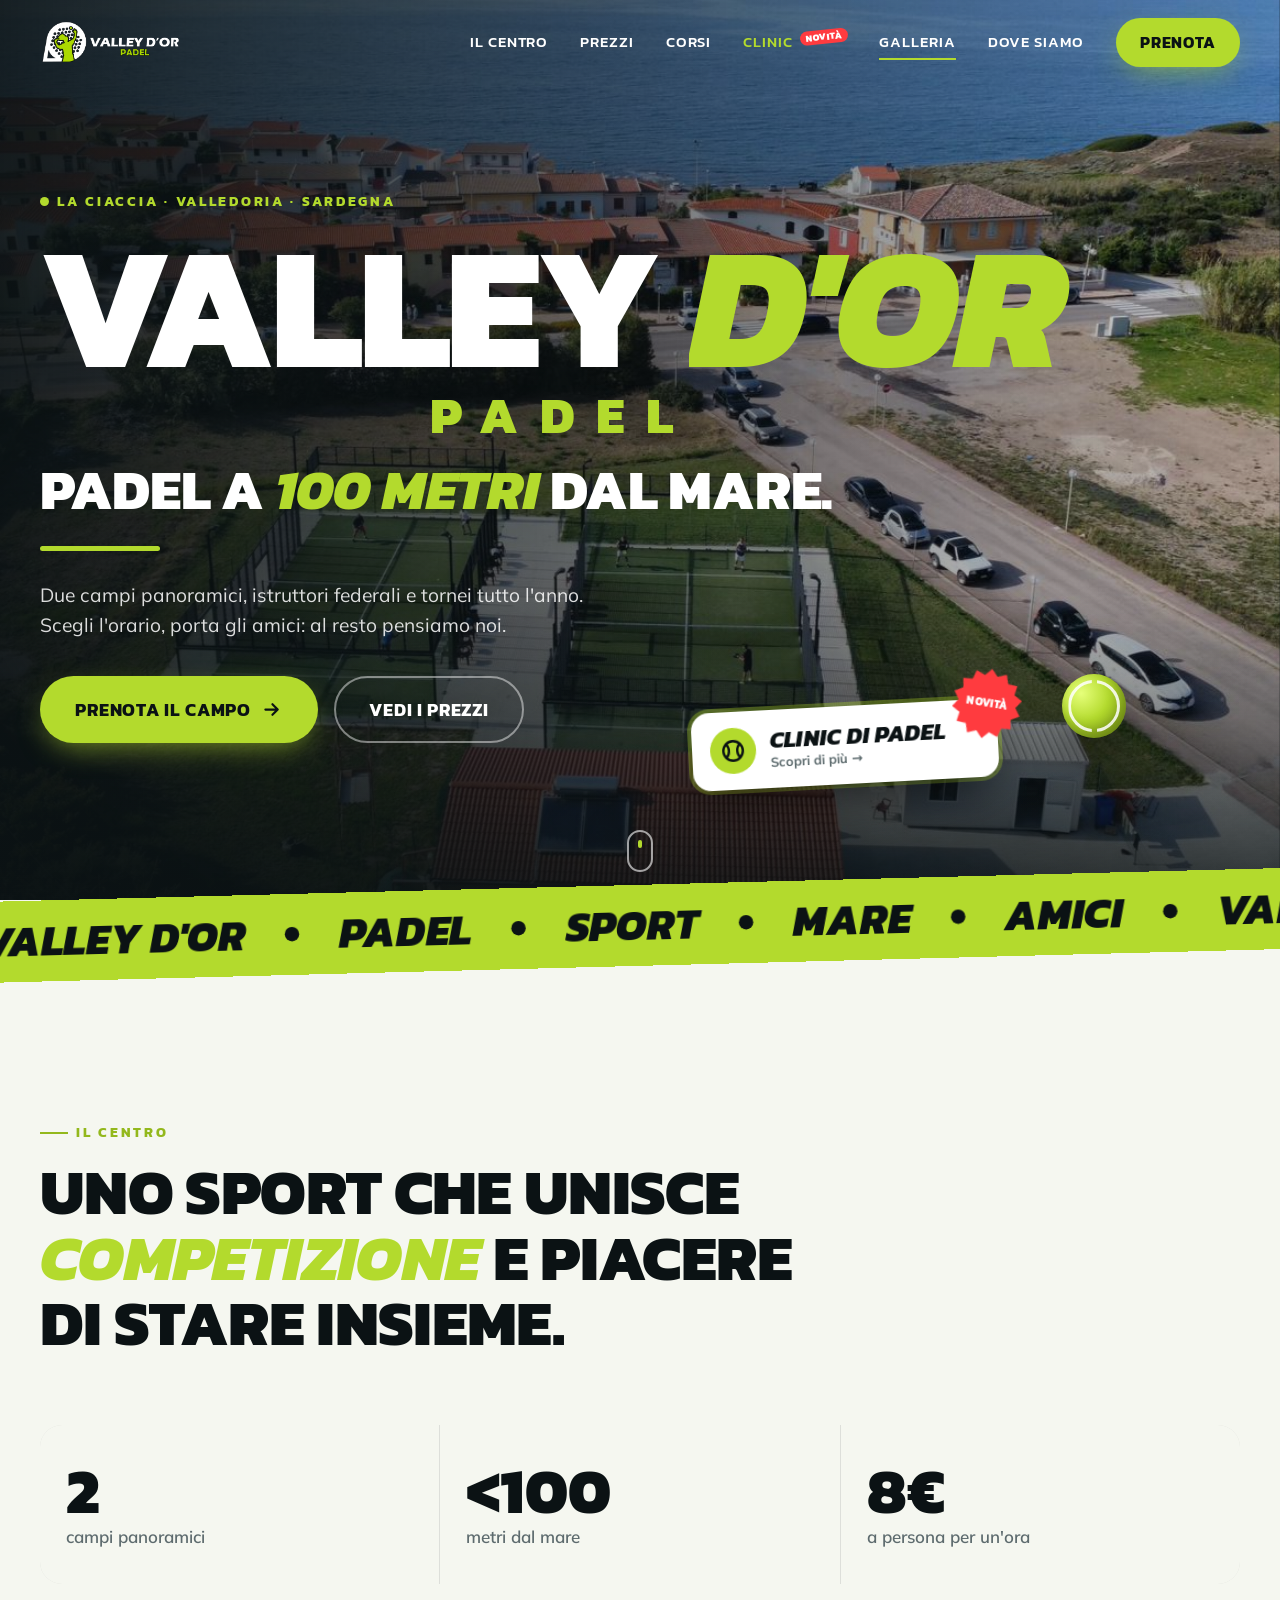
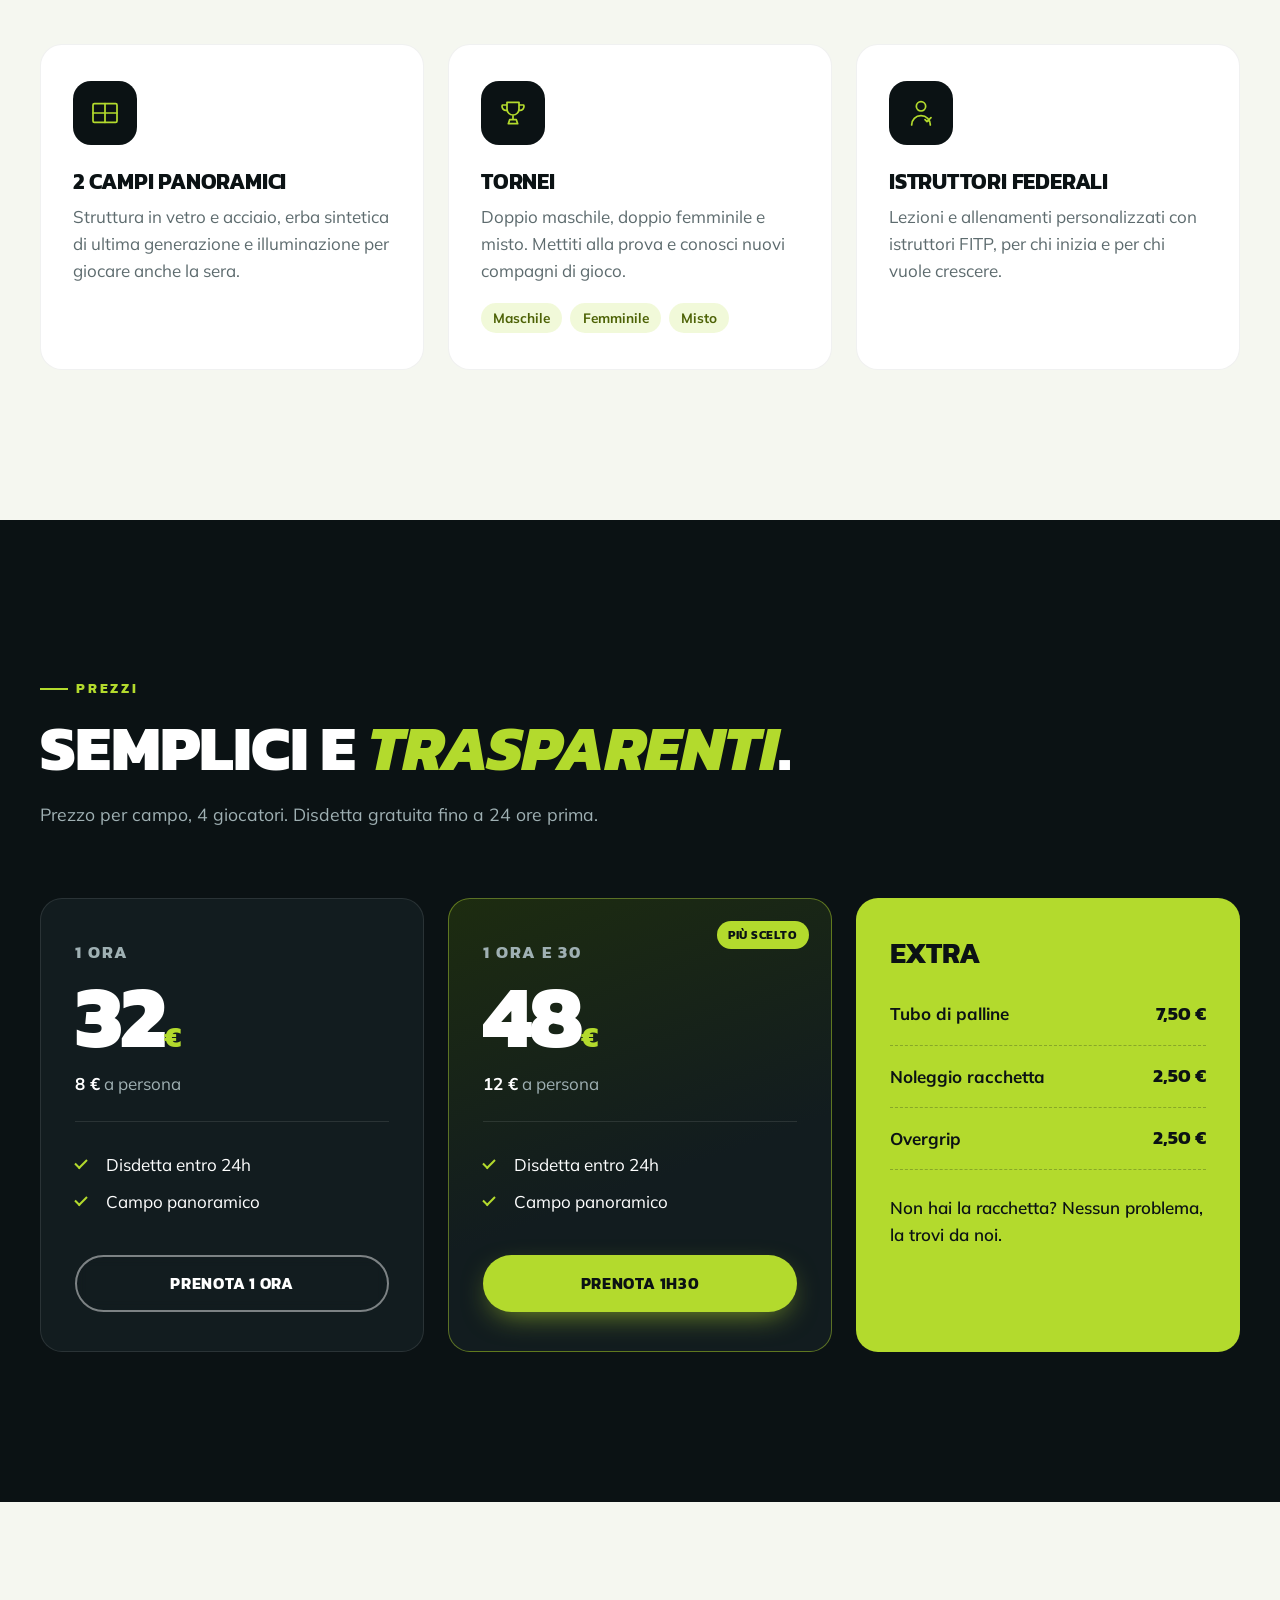
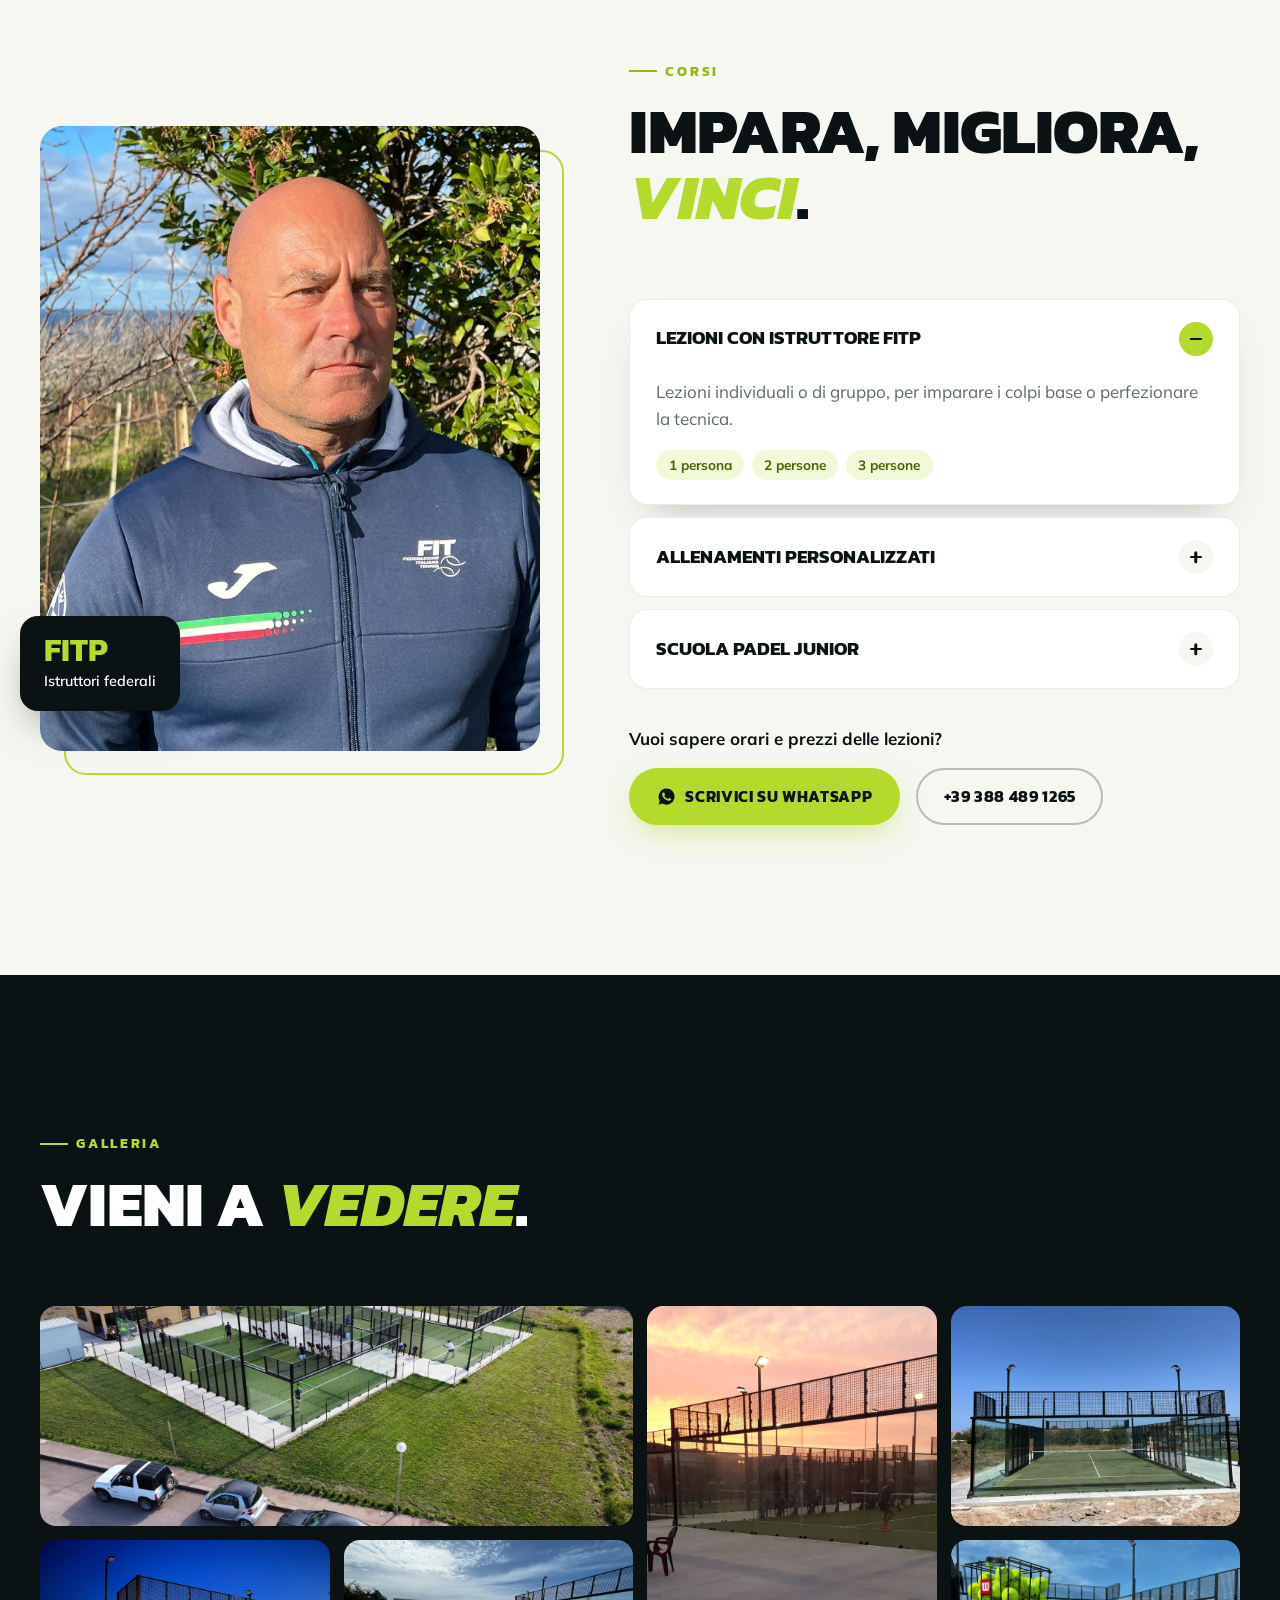
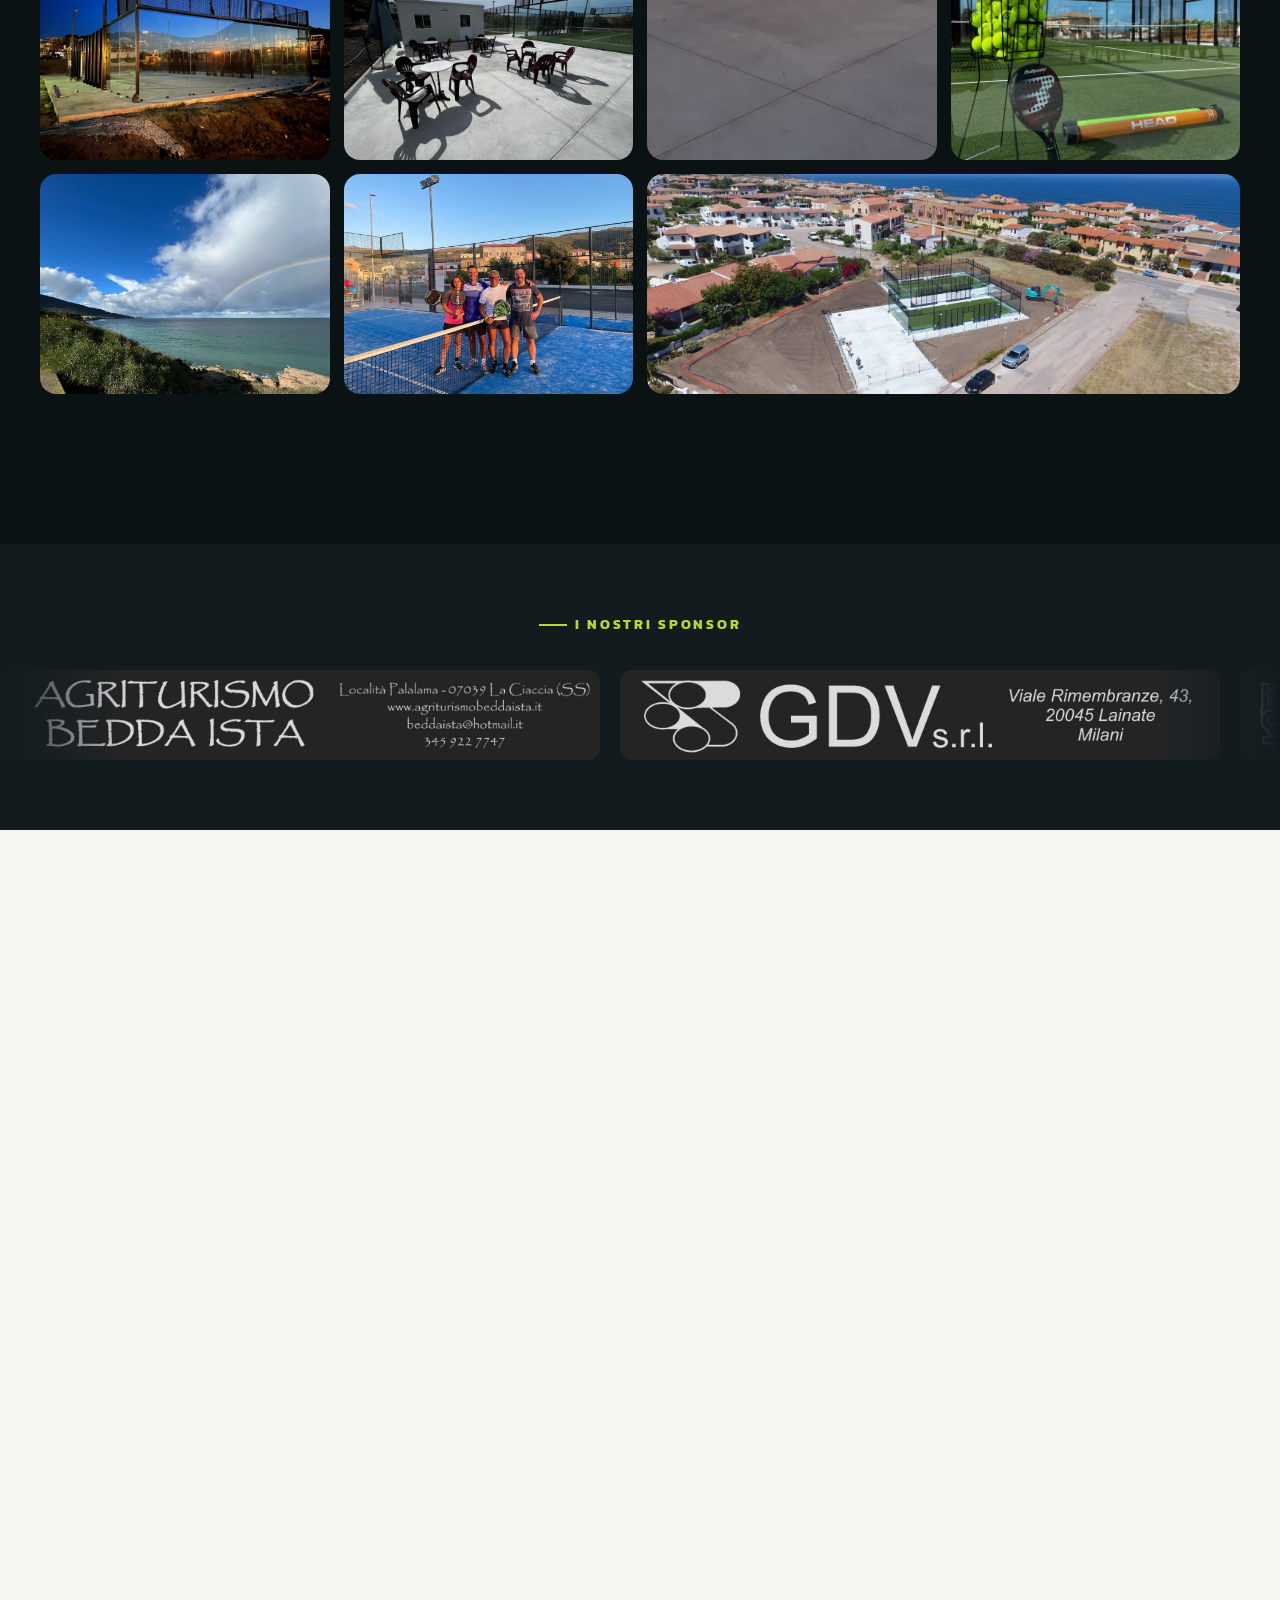
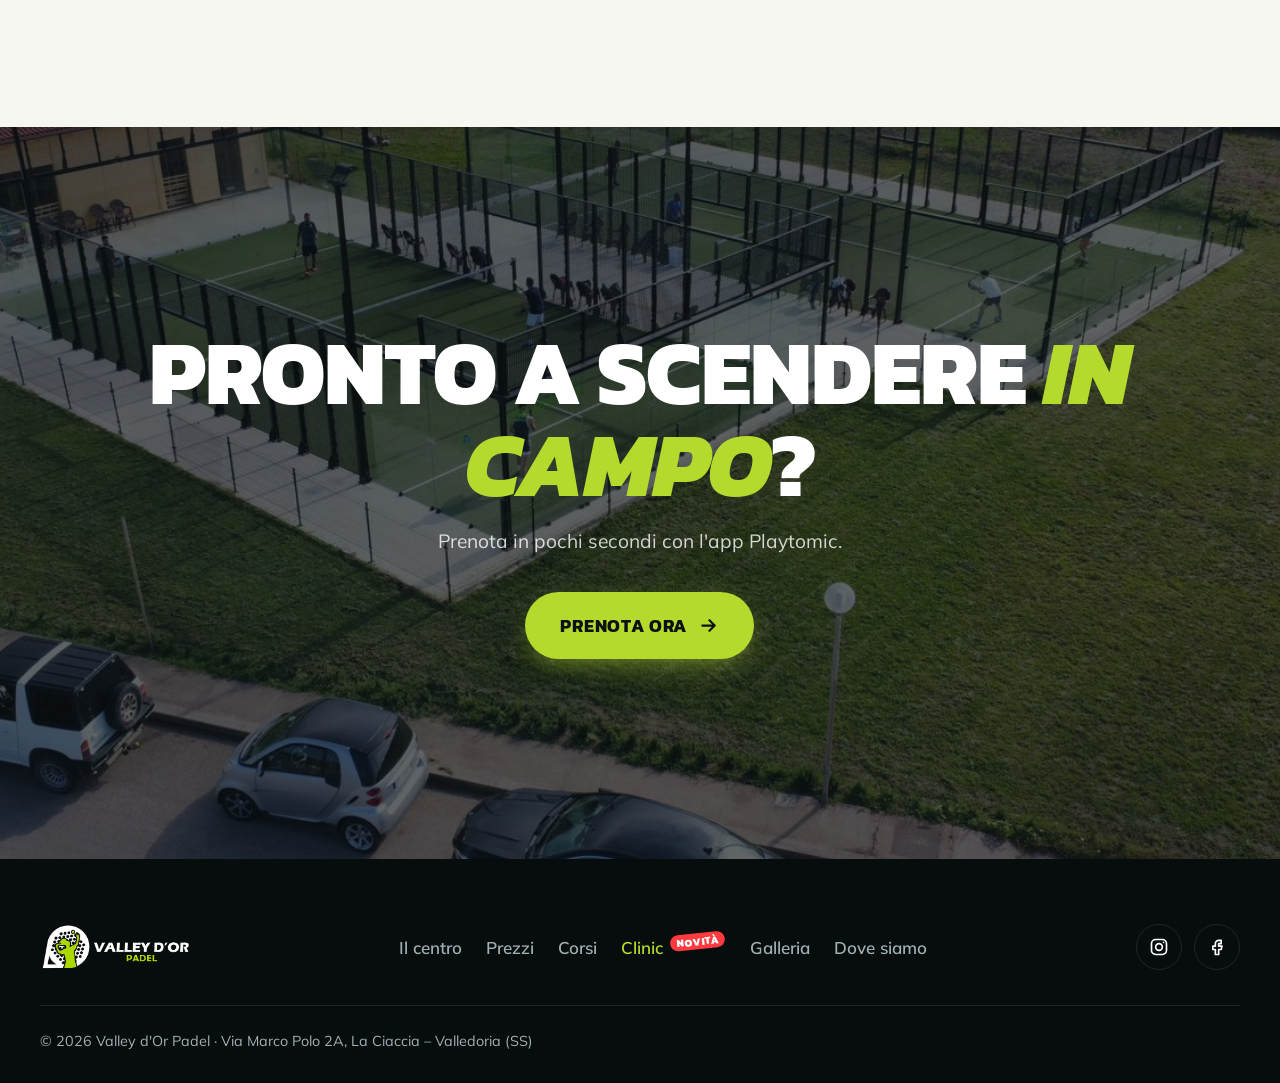
==== commit 4379e81f: "Voce "Clinic" con bollino Novità nel menu e nel piè di pagina (tema 1.2.5) - La voce apre la finestr" ====
--- a/index.html
+++ b/index.html
@@ -49,6 +49,7 @@
       <a href="#centro">Il centro</a>
       <a href="#prezzi">Prezzi</a>
       <a href="#corsi">Corsi</a>
+      <a href="#clinic" class="nav__new" data-finestra="clinic" aria-haspopup="dialog">Clinic <span class="nav__bollino">Novità</span></a>
       <a href="#galleria">Galleria</a>
       <a href="#dove">Dove siamo</a>
       <a href="https://playtomic.io/tenant/d0b31b20-5115-4337-ac8f-0f835e87c6d9" class="btn btn--lime nav__cta" target="_blank" rel="noopener">Prenota</a>
@@ -451,6 +452,7 @@
       <a href="#centro">Il centro</a>
       <a href="#prezzi">Prezzi</a>
       <a href="#corsi">Corsi</a>
+      <a href="#clinic" class="nav__new" data-finestra="clinic" aria-haspopup="dialog">Clinic <span class="nav__bollino">Novità</span></a>
       <a href="#galleria">Galleria</a>
       <a href="#dove">Dove siamo</a>
     </nav>
--- a/css/style.css
+++ b/css/style.css
@@ -1470,3 +1470,28 @@
   .clinic__cta .btn { padding: .8em .9em; font-size: .82rem; white-space: nowrap; }
   .clinic__cta .btn--lime { flex: 1; }
 }
+
+/* Voce del menu per la novità (es. "Clinic"), con bollino */
+.nav a.nav__new,
+.footer__nav a.nav__new { display: inline-flex; align-items: center; gap: .45em; color: var(--lime); }
+.nav__bollino {
+  display: inline-block;
+  padding: .28em .6em .24em;
+  border-radius: 999px;
+  background: #ff3b3f;
+  color: var(--white);
+  font-family: var(--font-head);
+  font-weight: 800;
+  font-size: .62em;
+  line-height: 1;
+  letter-spacing: .06em;
+  text-transform: uppercase;
+  transform: translateY(-.55em) rotate(-6deg);
+  animation: navBollino 1.8s ease-in-out infinite;
+}
+@keyframes navBollino { 50% { transform: translateY(-.55em) rotate(-6deg) scale(1.12); } }
+.nav a.nav__new::after { right: 0; }
+@media (max-width: 860px) {
+  .nav__bollino { font-size: .42em; transform: translateY(-.9em) rotate(-6deg); }
+  @keyframes navBollino { 50% { transform: translateY(-.9em) rotate(-6deg) scale(1.12); } }
+}
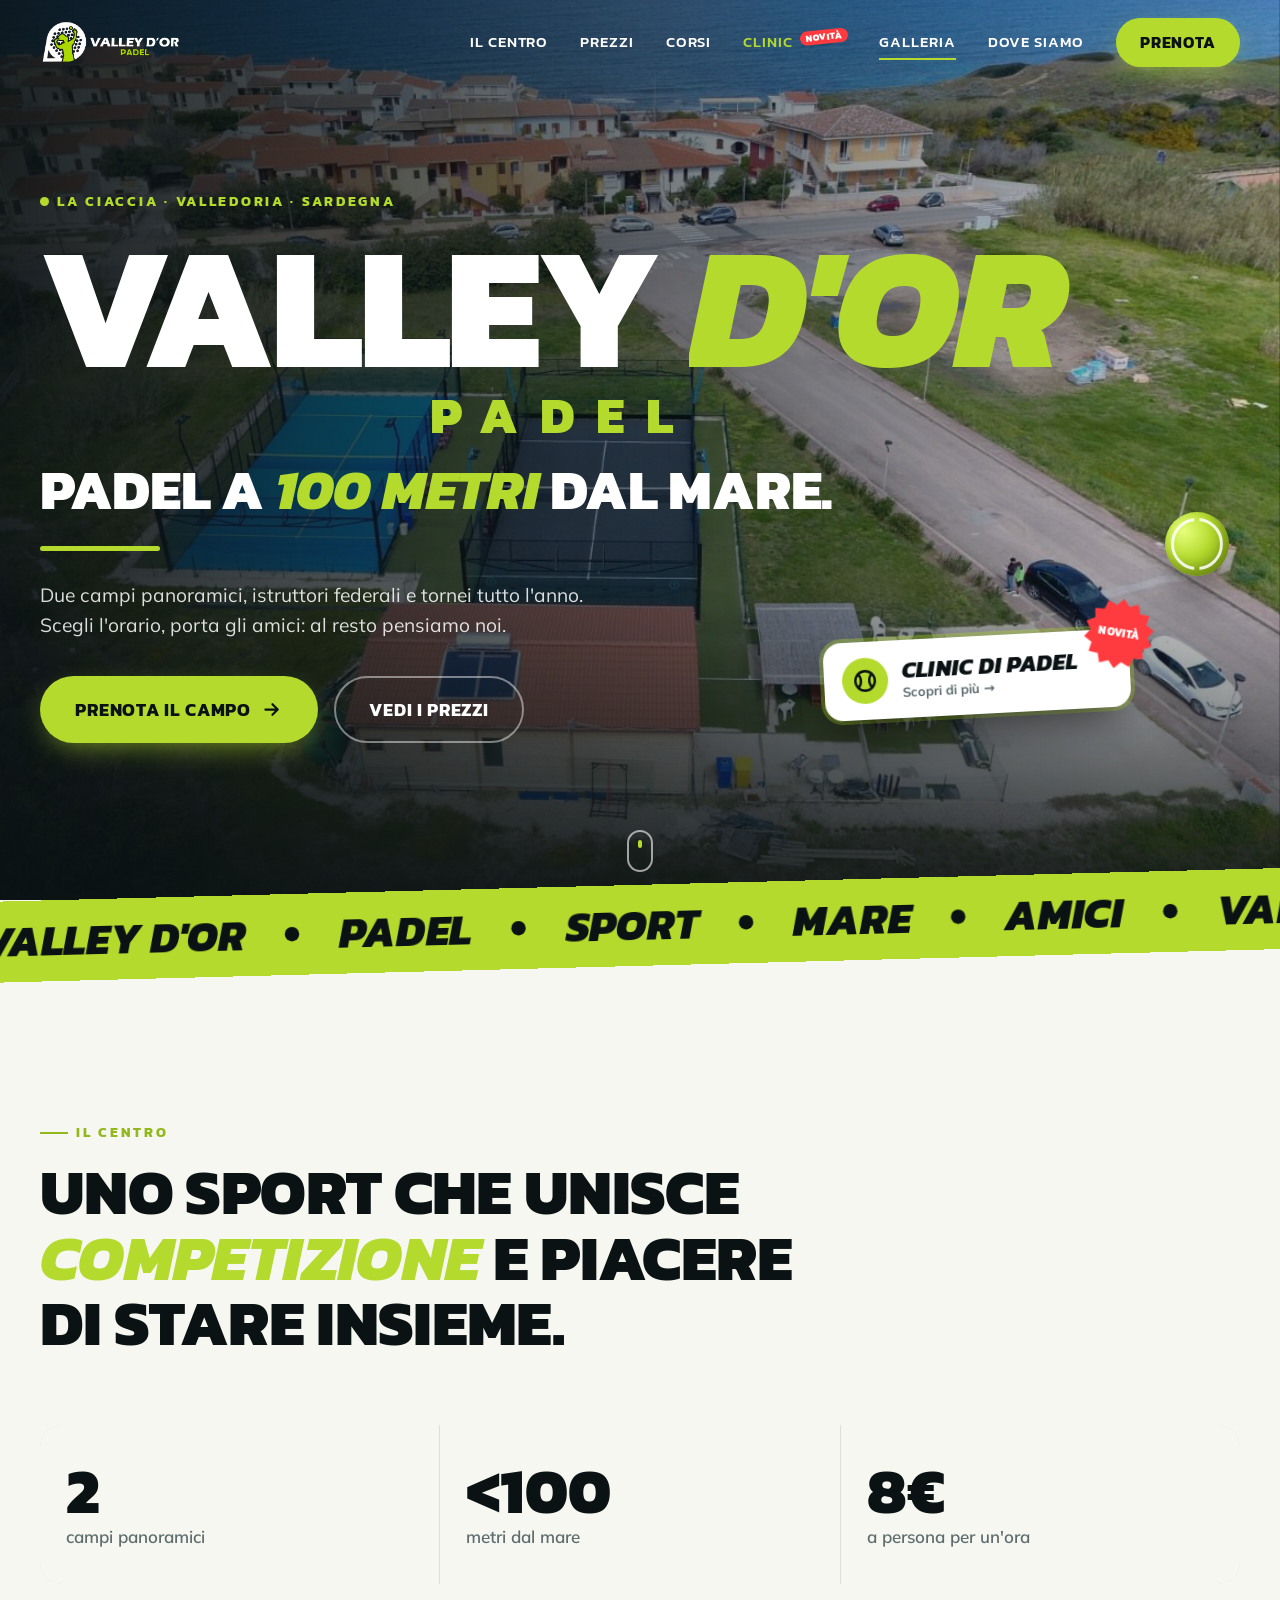
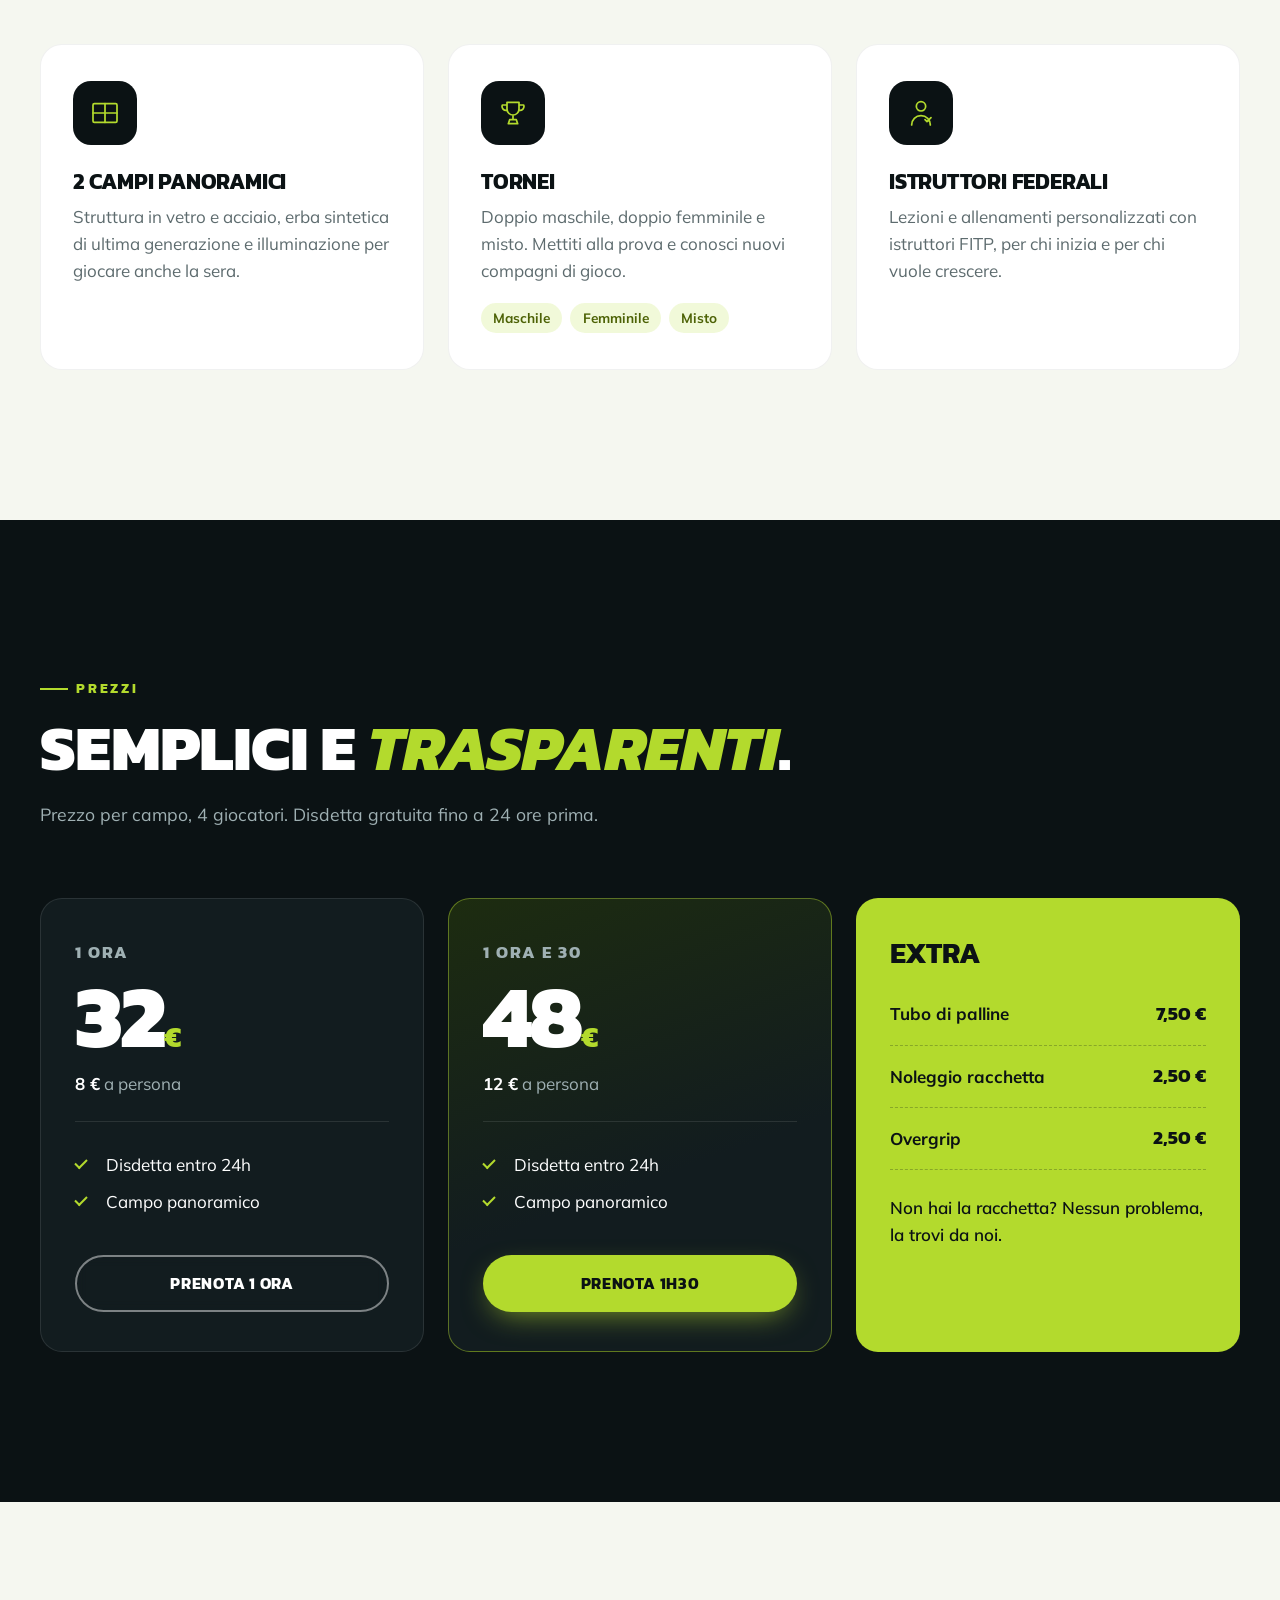
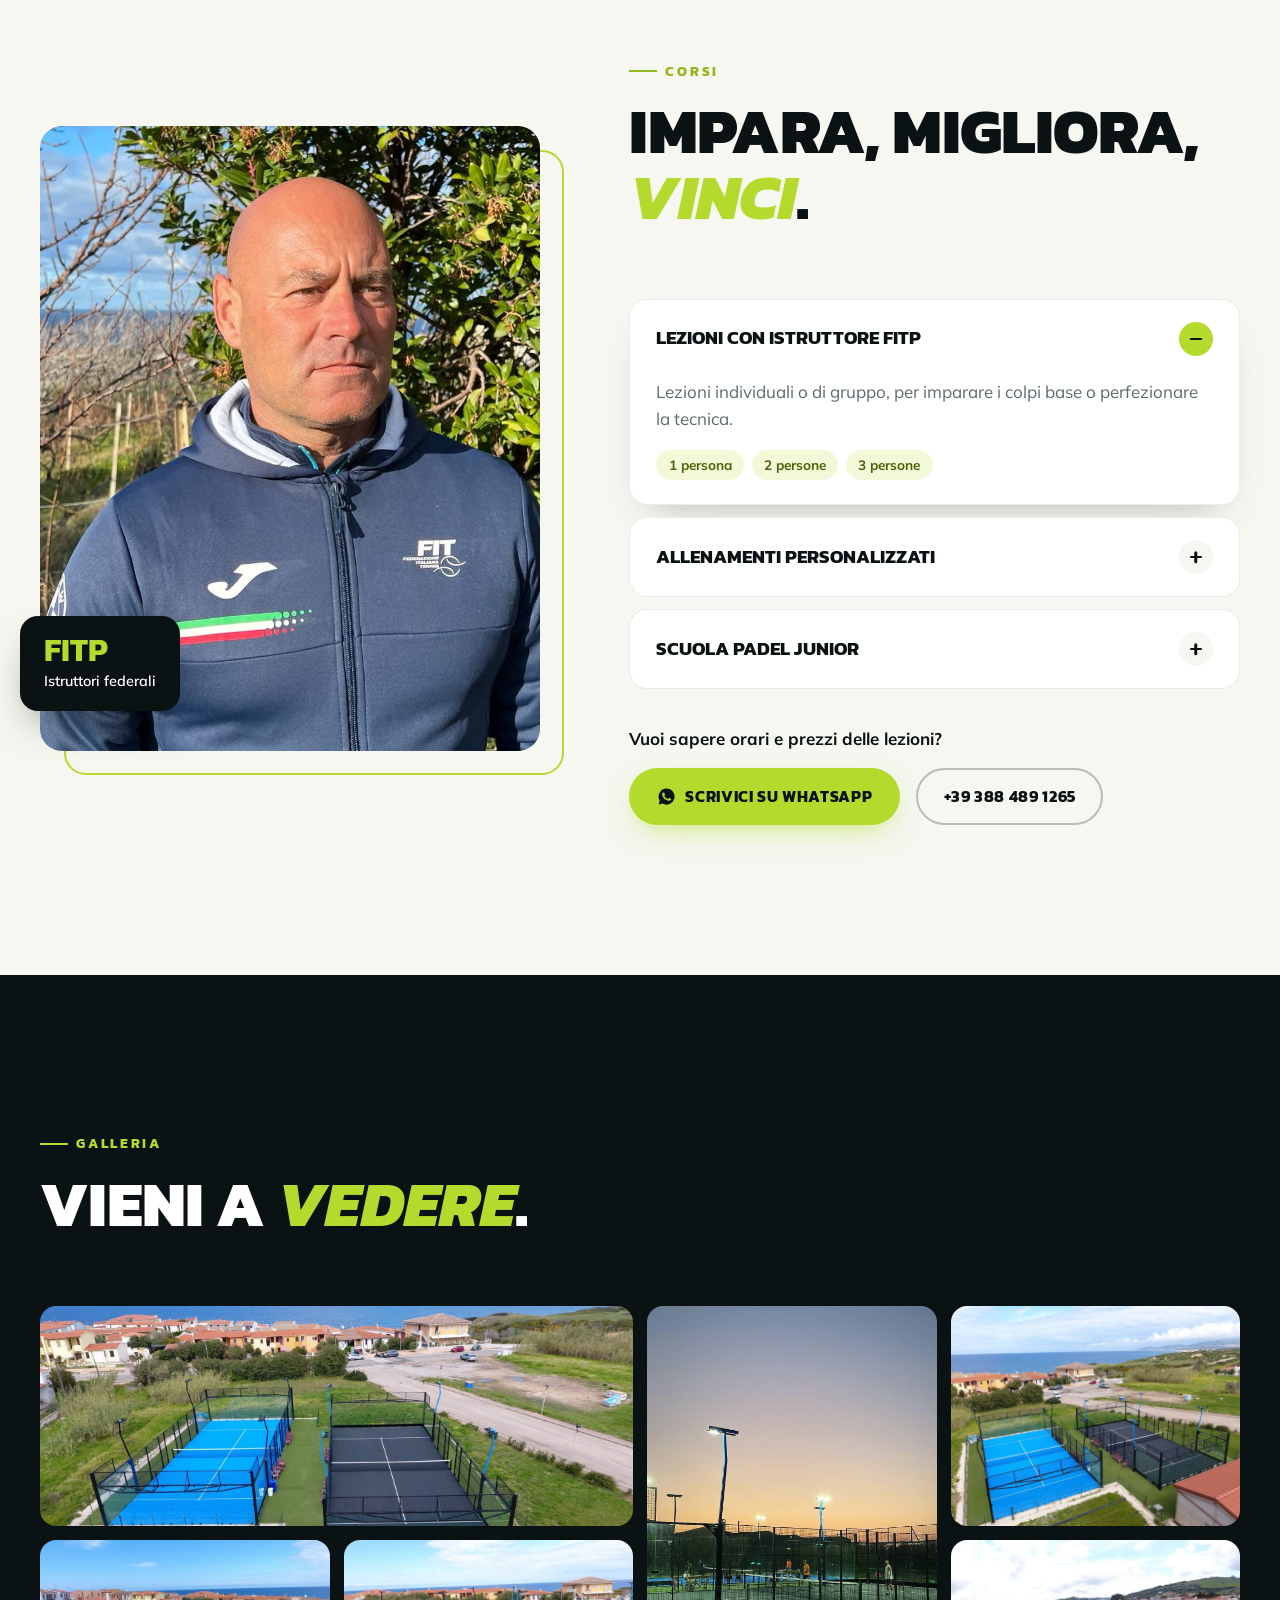
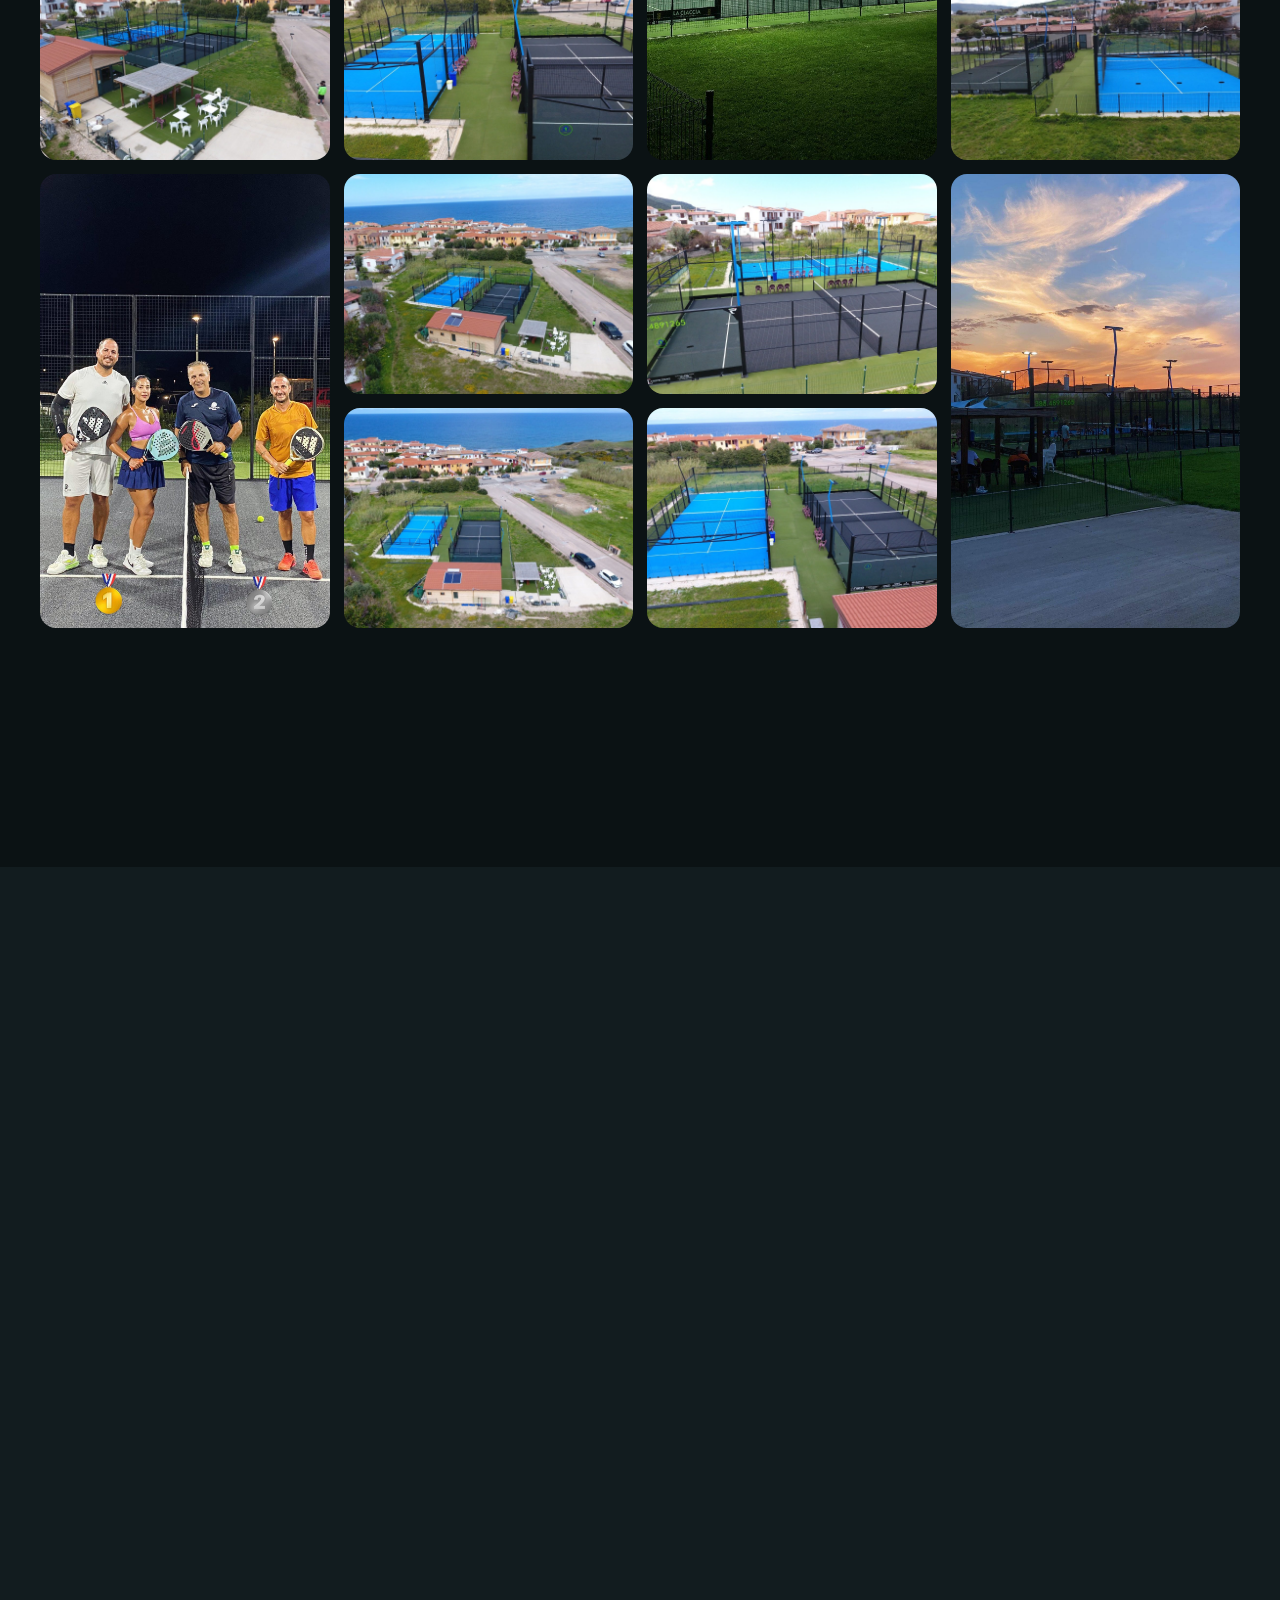
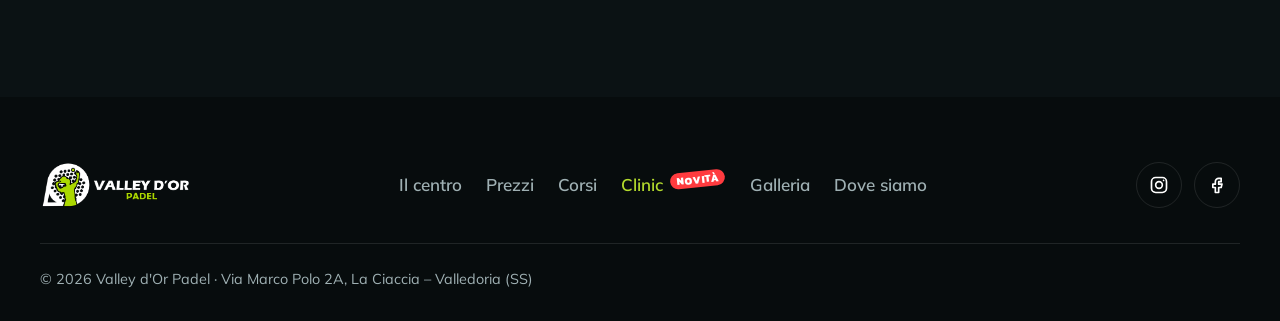
==== commit f6930886: "Foto nuove, galleria completa e sponsor gestibili (tema 1.3.0) - Sfondi (apertura, accesso, social, " ====
--- a/index.html
+++ b/index.html
@@ -8,7 +8,7 @@
   <meta name="theme-color" content="#0b1214">
   <meta property="og:title" content="Valley d'Or Padel">
   <meta property="og:description" content="2 campi panoramici a 100 metri dal mare. Prenota il tuo campo su Playtomic.">
-  <meta property="og:image" content="img/notte-1.jpg">
+  <meta property="og:image" content="img/galleria/valleydor-padel-valledoria-vista-aerea-club-mare.jpg">
   <meta property="og:type" content="website">
   <link rel="icon" href="img/favicon.png">
   <link rel="preconnect" href="https://fonts.googleapis.com">
@@ -20,7 +20,7 @@
     "@context": "https://schema.org",
     "@type": "SportsActivityLocation",
     "name": "Valley d'Or Padel",
-    "image": "https://www.valleydor.it/img/notte-1.jpg",
+    "image": "https://www.valleydor.it/img/galleria/valleydor-padel-valledoria-vista-aerea-club-mare.jpg",
     "telephone": "+393884891265",
     "email": "info@valleydor.it",
     "address": {
@@ -65,7 +65,7 @@
   <!-- ============ HERO ============ -->
   <section class="hero">
     <div class="hero__bg" data-parallax="0.25">
-      <img src="img/notte-1.jpg" alt="Vista aerea dei campi Valley d'Or con il mare di Valledoria sullo sfondo">
+      <img src="img/galleria/valleydor-padel-valledoria-vista-aerea-club-mare.jpg" alt="Vista aerea del Valley d'Or Padel di Valledoria con il mare sullo sfondo">
     </div>
     <div class="hero__shade"></div>
 
@@ -264,41 +264,130 @@
       </div>
 
       <div class="gallery">
-        <a href="img/notte-2.jpg" class="gallery__item gallery__item--wide reveal"><img src="img/notte-2.jpg" alt="I due campi visti dal drone" loading="lazy"></a>
-        <a href="img/campo-1.jpg" class="gallery__item gallery__item--tall reveal"><img src="img/campo-1.jpg" alt="Partita al tramonto" loading="lazy"></a>
-        <a href="img/torneo-1.jpg" class="gallery__item reveal"><img src="img/torneo-1.jpg" alt="Campo panoramico in vetro" loading="lazy"></a>
-        <a href="img/torneo-2.jpg" class="gallery__item reveal"><img src="img/torneo-2.jpg" alt="Il centro Valley d'Or" loading="lazy"></a>
-        <a href="img/foto-6.jpg" class="gallery__item reveal"><img src="img/foto-6.jpg" alt="Il centro Valley d'Or" loading="lazy"></a>
-        <a href="img/campo-2.jpg" class="gallery__item reveal"><img src="img/campo-2.jpg" alt="Il centro Valley d'Or" loading="lazy"></a>
-        <a href="img/foto-3.jpg" class="gallery__item reveal"><img src="img/foto-3.jpg" alt="Il centro Valley d'Or" loading="lazy"></a>
-        <a href="img/foto-4.jpg" class="gallery__item reveal"><img src="img/foto-4.jpg" alt="Il centro Valley d'Or" loading="lazy"></a>
-        <a href="img/foto-5.jpg" class="gallery__item gallery__item--wide reveal"><img src="img/foto-5.jpg" alt="Vista aerea del centro e del mare" loading="lazy"></a>
-      </div>
-    </div>
+																				<a href="img/galleria/valleydor-padel-valledoria-campi-padel-sardegna-mare.jpg" class="gallery__item gallery__item--wide reveal" data-tipo="foto" data-alt="Due campi da padel affiancati con vista sul mare della Sardegna a Valledoria">
+															<img src="img/galleria/valleydor-padel-valledoria-campi-padel-sardegna-mare.jpg" alt="Due campi da padel affiancati con vista sul mare della Sardegna a Valledoria" loading="lazy">
+													</a>
+																									<a href="img/galleria/valleydor-padel-valledoria-campi-illuminati-tramonto.jpg" class="gallery__item gallery__item--tall reveal" data-tipo="foto" data-alt="Campi da padel illuminati al tramonto al Valley d&#039;Or Padel di Valledoria">
+															<img src="img/galleria/valleydor-padel-valledoria-campi-illuminati-tramonto.jpg" alt="Campi da padel illuminati al tramonto al Valley d&#039;Or Padel di Valledoria" loading="lazy">
+													</a>
+																									<a href="img/galleria/valleydor-padel-valledoria-campo-padel-blu-vista-mare.jpg" class="gallery__item  reveal" data-tipo="foto" data-alt="Campo da padel blu con vista mare al Valley d&#039;Or Padel di Valledoria, Sardegna">
+															<img src="img/galleria/valleydor-padel-valledoria-campo-padel-blu-vista-mare.jpg" alt="Campo da padel blu con vista mare al Valley d&#039;Or Padel di Valledoria, Sardegna" loading="lazy">
+													</a>
+																									<a href="img/galleria/valleydor-padel-valledoria-club-house-dehors.jpg" class="gallery__item  reveal" data-tipo="foto" data-alt="Club house con dehors all&#039;aperto e campi da padel del Valley d&#039;Or Padel, Valledoria">
+															<img src="img/galleria/valleydor-padel-valledoria-club-house-dehors.jpg" alt="Club house con dehors all&#039;aperto e campi da padel del Valley d&#039;Or Padel, Valledoria" loading="lazy">
+													</a>
+																									<a href="img/galleria/valleydor-padel-valledoria-due-campi-padel-panoramici.jpg" class="gallery__item  reveal" data-tipo="foto" data-alt="Due campi da padel panoramici con vetrate al Valley d&#039;Or Padel, Valledoria">
+															<img src="img/galleria/valleydor-padel-valledoria-due-campi-padel-panoramici.jpg" alt="Due campi da padel panoramici con vetrate al Valley d&#039;Or Padel, Valledoria" loading="lazy">
+													</a>
+																									<a href="img/galleria/valleydor-padel-valledoria-campo-blu-campo-nero.jpg" class="gallery__item  reveal" data-tipo="foto" data-alt="Campo da padel blu e campo nero affiancati al Valley d&#039;Or Padel di Valledoria">
+															<img src="img/galleria/valleydor-padel-valledoria-campo-blu-campo-nero.jpg" alt="Campo da padel blu e campo nero affiancati al Valley d&#039;Or Padel di Valledoria" loading="lazy">
+													</a>
+																									<a href="img/galleria/valleydor-padel-valledoria-torneo-premiazione-doppio-misto.jpg" class="gallery__item gallery__item--tall reveal" data-tipo="foto" data-alt="Premiazione del torneo di padel doppio misto al Valley d&#039;Or Padel di Valledoria">
+															<img src="img/galleria/valleydor-padel-valledoria-torneo-premiazione-doppio-misto.jpg" alt="Premiazione del torneo di padel doppio misto al Valley d&#039;Or Padel di Valledoria" loading="lazy">
+													</a>
+																									<a href="img/galleria/valleydor-padel-valledoria-panoramica-club-sul-mare.jpg" class="gallery__item  reveal" data-tipo="foto" data-alt="Panoramica del circolo Valley d&#039;Or Padel di Valledoria affacciato sul mare">
+															<img src="img/galleria/valleydor-padel-valledoria-panoramica-club-sul-mare.jpg" alt="Panoramica del circolo Valley d&#039;Or Padel di Valledoria affacciato sul mare" loading="lazy">
+													</a>
+																									<a href="img/galleria/valleydor-padel-valledoria-campo-padel-nero.jpg" class="gallery__item  reveal" data-tipo="foto" data-alt="Campo da padel nero in primo piano e campo blu sullo sfondo, Valley d&#039;Or Padel Valledoria">
+															<img src="img/galleria/valleydor-padel-valledoria-campo-padel-nero.jpg" alt="Campo da padel nero in primo piano e campo blu sullo sfondo, Valley d&#039;Or Padel Valledoria" loading="lazy">
+													</a>
+																									<a href="img/galleria/valleydor-padel-valledoria-tramonto-sardegna.jpg" class="gallery__item gallery__item--tall reveal" data-tipo="foto" data-alt="Tramonto sui campi da padel del Valley d&#039;Or Padel a Valledoria, Sardegna">
+															<img src="img/galleria/valleydor-padel-valledoria-tramonto-sardegna.jpg" alt="Tramonto sui campi da padel del Valley d&#039;Or Padel a Valledoria, Sardegna" loading="lazy">
+													</a>
+																									<a href="img/galleria/valleydor-padel-valledoria-vista-aerea-club-mare.jpg" class="gallery__item  reveal" data-tipo="foto" data-alt="Vista aerea del Valley d&#039;Or Padel di Valledoria con il mare sullo sfondo">
+															<img src="img/galleria/valleydor-padel-valledoria-vista-aerea-club-mare.jpg" alt="Vista aerea del Valley d&#039;Or Padel di Valledoria con il mare sullo sfondo" loading="lazy">
+													</a>
+																									<a href="img/galleria/valleydor-padel-valledoria-campi-padel-vista-aerea.jpg" class="gallery__item  reveal" data-tipo="foto" data-alt="Vista aerea dei due campi da padel del Valley d&#039;Or Padel a Valledoria, con il paese sullo sfondo">
+															<img src="img/galleria/valleydor-padel-valledoria-campi-padel-vista-aerea.jpg" alt="Vista aerea dei due campi da padel del Valley d&#039;Or Padel a Valledoria, con il paese sullo sfondo" loading="lazy">
+													</a>
+																									<a href="img/galleria/valleydor-padel-valledoria-torneo-premiazione-doppio-maschile.jpg" class="gallery__item gallery__item--extra" data-tipo="foto" data-alt="Premiazione del torneo di padel doppio maschile al Valley d&#039;Or Padel di Valledoria" hidden></a>
+																									<a href="img/galleria/valleydor-padel-valledoria-campi-e-club-house.jpg" class="gallery__item gallery__item--extra" data-tipo="foto" data-alt="Campi da padel e club house del Valley d&#039;Or Padel a Valledoria, Sardegna" hidden></a>
+																									<a href="img/galleria/valleydor-padel-valledoria-campi-padel-vicino-al-mare.jpg" class="gallery__item gallery__item--extra" data-tipo="foto" data-alt="Campi da padel immersi nel verde con il mare all&#039;orizzonte a Valledoria" hidden></a>
+																									<a href="img/galleria/valleydor-padel-valledoria-campi-padel-dall-alto.jpg" class="gallery__item gallery__item--extra" data-tipo="foto" data-alt="Campi da padel nero e blu ripresi dall&#039;alto al Valley d&#039;Or Padel di Valledoria" hidden></a>
+																									<a href="img/galleria/valleydor-padel-valledoria-campi-padel-foto-drone.jpg" class="gallery__item gallery__item--extra" data-tipo="foto" data-alt="Foto con drone dall&#039;alto dei campi da padel e della club house a Valledoria" hidden></a>
+																									<a href="img/galleria/valleydor-padel-valledoria-campo-padel-e-club-house.jpg" class="gallery__item gallery__item--extra" data-tipo="foto" data-alt="Club house e campo da padel nero del Valley d&#039;Or Padel a Valledoria" hidden></a>
+																									<a href="img/galleria/valleydor-padel-valledoria-campi-padel-all-aperto.jpg" class="gallery__item gallery__item--extra" data-tipo="foto" data-alt="Due campi da padel all&#039;aperto del Valley d&#039;Or Padel a Valledoria" hidden></a>
+																									<a href="img/notte-2.jpg" class="gallery__item gallery__item--extra" data-tipo="foto" data-alt="I campi del Valley d&#039;Or visti dal drone" hidden></a>
+																									<a href="img/campo-1.jpg" class="gallery__item gallery__item--extra" data-tipo="foto" data-alt="Partita al tramonto" hidden></a>
+																									<a href="img/torneo-1.jpg" class="gallery__item gallery__item--extra" data-tipo="foto" data-alt="Campo panoramico in vetro del Valley d&#039;Or" hidden></a>
+																									<a href="img/torneo-2.jpg" class="gallery__item gallery__item--extra" data-tipo="foto" data-alt="Il centro Valley d&#039;Or" hidden></a>
+																									<a href="img/foto-6.jpg" class="gallery__item gallery__item--extra" data-tipo="foto" data-alt="Il centro Valley d&#039;Or" hidden></a>
+																									<a href="img/campo-2.jpg" class="gallery__item gallery__item--extra" data-tipo="foto" data-alt="Il centro Valley d&#039;Or" hidden></a>
+																									<a href="img/foto-3.jpg" class="gallery__item gallery__item--extra" data-tipo="foto" data-alt="Il centro Valley d&#039;Or" hidden></a>
+																									<a href="img/foto-4.jpg" class="gallery__item gallery__item--extra" data-tipo="foto" data-alt="Il centro Valley d&#039;Or" hidden></a>
+																									<a href="img/foto-5.jpg" class="gallery__item gallery__item--extra" data-tipo="foto" data-alt="Vista aerea del centro e del mare" hidden></a>
+												</div>
+
+											<p class="gallery__more reveal">
+					<button type="button" class="btn btn--ghost-dark" data-open-gallery="12">Vedi tutte: 28 foto</button>
+				</p>    </div>
   </section>
 
   <!-- ============ SPONSOR ============ -->
-  <section class="sponsors" aria-labelledby="sponsor-title">
-    <div class="wrap">
-      <p class="eyebrow eyebrow--center" id="sponsor-title">I nostri sponsor</p>
-    </div>
-    <div class="sponsors__rail">
-      <div class="sponsors__track" id="sponsorTrack">
-        <img src="img/sponsor-1.jpg" alt="Sponsor" loading="lazy">
-        <img src="img/sponsor-2.jpg" alt="Sponsor" loading="lazy">
-        <img src="img/sponsor-3.jpg" alt="Sponsor" loading="lazy">
-        <img src="img/sponsor-4.jpg" alt="Sponsor" loading="lazy">
-        <img src="img/sponsor-5.jpg" alt="Sponsor" loading="lazy">
-        <img src="img/sponsor-6.jpg" alt="Sponsor" loading="lazy">
-        <img src="img/sponsor-7.jpg" alt="Sponsor" loading="lazy">
-        <img src="img/sponsor-8.jpg" alt="Sponsor" loading="lazy">
-        <img src="img/sponsor-9.jpg" alt="Sponsor" loading="lazy">
-        <img src="img/sponsor-10.jpg" alt="Sponsor" loading="lazy">
-        <img src="img/sponsor-11.jpg" alt="Sponsor" loading="lazy">
-        <img src="img/sponsor-12.jpg" alt="Sponsor" loading="lazy">
-      </div>
-    </div>
-  </section>
+  <section class="sponsors" id="sponsor" aria-labelledby="sponsor-title">
+		<div class="wrap">
+			<div class="section__head section__head--center reveal">
+				<p class="eyebrow eyebrow--center">I nostri sponsor</p>
+				<h2 id="sponsor-title">Grazie a chi <em>gioca</em> con noi.</h2>
+			</div>
+			<ul class="sponsors__list">
+														<li class="sponsor reveal">
+													<a href="https://www.agriturismobeddaista.it" target="_blank" rel="noopener sponsored" aria-label="Agriturismo Bedda Ista (si apre il sito)">
+								<img src="img/sponsor-1.jpg" alt="Agriturismo Bedda Ista" loading="lazy">
+								<span class="sponsor__vai" aria-hidden="true">Visita il sito ↗</span>
+							</a>
+											</li>
+														<li class="sponsor reveal">
+													<img src="img/sponsor-2.jpg" alt="GDV s.r.l." loading="lazy">
+											</li>
+														<li class="sponsor reveal">
+													<img src="img/sponsor-3.jpg" alt="Ideal Sistem – infissi in PVC" loading="lazy">
+											</li>
+														<li class="sponsor reveal">
+													<a href="https://www.maguleddaimmobiliare.com" target="_blank" rel="noopener sponsored" aria-label="Maguledda Costruzioni e Immobiliare (si apre il sito)">
+								<img src="img/sponsor-4.jpg" alt="Maguledda Costruzioni e Immobiliare" loading="lazy">
+								<span class="sponsor__vai" aria-hidden="true">Visita il sito ↗</span>
+							</a>
+											</li>
+														<li class="sponsor reveal">
+													<a href="https://www.clcostruzioni.com" target="_blank" rel="noopener sponsored" aria-label="CL Costruzioni (si apre il sito)">
+								<img src="img/sponsor-5.jpg" alt="CL Costruzioni" loading="lazy">
+								<span class="sponsor__vai" aria-hidden="true">Visita il sito ↗</span>
+							</a>
+											</li>
+														<li class="sponsor reveal">
+													<a href="https://www.homesinsardinia.com" target="_blank" rel="noopener sponsored" aria-label="Homes in Sardinia – vendite immobiliari (si apre il sito)">
+								<img src="img/sponsor-6.jpg" alt="Homes in Sardinia – vendite immobiliari" loading="lazy">
+								<span class="sponsor__vai" aria-hidden="true">Visita il sito ↗</span>
+							</a>
+											</li>
+														<li class="sponsor reveal">
+													<img src="img/sponsor-7.jpg" alt="Gomme &amp; Service – Centro revisioni Pala" loading="lazy">
+											</li>
+														<li class="sponsor reveal">
+													<img src="img/sponsor-8.jpg" alt="Bar Aurelio" loading="lazy">
+											</li>
+														<li class="sponsor reveal">
+													<a href="https://www.tendaggivalledoria.com" target="_blank" rel="noopener sponsored" aria-label="Tenda System – living outdoor design (si apre il sito)">
+								<img src="img/sponsor-9.jpg" alt="Tenda System – living outdoor design" loading="lazy">
+								<span class="sponsor__vai" aria-hidden="true">Visita il sito ↗</span>
+							</a>
+											</li>
+														<li class="sponsor reveal">
+													<img src="img/sponsor-10.jpg" alt="STEM Costruzioni" loading="lazy">
+											</li>
+														<li class="sponsor reveal">
+													<img src="img/sponsor-11.jpg" alt="Ital Home – gruppo agenzie immobiliari" loading="lazy">
+											</li>
+														<li class="sponsor reveal">
+													<a href="https://www.hbagency.it" target="_blank" rel="noopener sponsored" aria-label="HB Agency – advertising solution (si apre il sito)">
+								<img src="img/sponsor-12.jpg" alt="HB Agency – advertising solution" loading="lazy">
+								<span class="sponsor__vai" aria-hidden="true">Visita il sito ↗</span>
+							</a>
+											</li>
+							</ul>
+		</div>
+	</section>
 
   <!-- ============ DOVE SIAMO ============ -->
   <section class="section" id="dove">
@@ -344,7 +433,7 @@
 
   <!-- ============ CTA FINALE ============ -->
   <section class="cta">
-    <div class="cta__bg" data-parallax="0.15"><img src="img/notte-2.jpg" alt="" loading="lazy"></div>
+    <div class="cta__bg" data-parallax="0.15"><img src="img/galleria/valleydor-padel-valledoria-tramonto-sardegna.jpg" alt="" loading="lazy"></div>
     <div class="wrap cta__inner reveal">
       <h2>Pronto a scendere <em>in campo</em>?</h2>
       <p>Prenota in pochi secondi con l'app Playtomic.</p>
@@ -362,7 +451,7 @@
 	<div class="clinic__box">
 		<button type="button" class="clinic__close" data-chiudi aria-label="Chiudi">×</button>
 
-		<header class="clinic__head" style="--foto: url('../img/campo-1.jpg')">
+		<header class="clinic__head" style="--foto: url('../img/galleria/valleydor-padel-valledoria-campi-illuminati-tramonto.jpg')">
 							<span class="clinic__bollino">Novità</span>
 						<p class="eyebrow">Valley d'Or · Padel</p>
 			<h2 id="clinic-titolo">Padel Clinic</h2>
@@ -478,6 +567,7 @@
   <button class="lightbox__close" aria-label="Chiudi">×</button>
   <button class="lightbox__nav lightbox__prev" aria-label="Foto precedente">‹</button>
   <img alt="">
+  <video class="lightbox__video" controls playsinline hidden></video>
   <button class="lightbox__nav lightbox__next" aria-label="Foto successiva">›</button>
 </div>
 
--- a/css/style.css
+++ b/css/style.css
@@ -284,8 +284,8 @@
 /* pallina che rimbalza */
 .ball {
   position: absolute;
-  right: 12%;
-  bottom: 18%;
+  right: 4%;
+  bottom: 36%; /* nell'angolo libero sopra il cartello in evidenza */
   width: 64px; height: 64px;
   border-radius: 50%;
   background:
@@ -669,7 +669,7 @@
   background: var(--ink);
 }
 .cta__bg { position: absolute; inset: -20% 0; }
-.cta__bg img { width: 100%; height: 100%; object-fit: cover; opacity: .35; }
+.cta__bg img { width: 100%; height: 100%; object-fit: cover; object-position: 50% 45%; opacity: .35; } /* 45%: il tramonto sopra i campi */
 .cta__inner { position: relative; }
 .cta h2 { font-size: clamp(2.6rem, 7vw, 6rem); }
 .cta p { font-size: 1.2rem; color: rgba(255, 255, 255, .8); margin: 1rem 0 2.2rem; }
@@ -1104,8 +1104,8 @@
 /* Pulsante in evidenza: un cartello che ogni tanto "trema", come quelli delle offerte */
 .promo {
   position: absolute;
-  right: 20%;
-  bottom: 70px; /* poco sotto i pulsanti (l'area del testo ha 110px di margine in basso) */
+  right: 9%;
+  bottom: 140px; /* all'altezza dei pulsanti, verso destra (l'area del testo ha 110px di margine in basso) */
   z-index: 3;
   display: inline-flex;
   align-items: center;
@@ -1187,7 +1187,7 @@
 @keyframes bollino { 50% { transform: rotate(12deg) scale(1.1); } }
 
 @media (max-width: 1100px) {
-  .promo { right: 6%; }
+  .promo { right: 4%; bottom: 70px; } /* schermi medi: più in basso, sotto il testo */
 }
 @media (max-width: 860px) {
   /* Su schermi stretti il cartello va subito sotto il titolo, nella prima schermata */
@@ -1268,7 +1268,7 @@
   padding: 120px 44px 34px;
   background:
     linear-gradient(180deg, rgba(18, 28, 31, .15) 0%, rgba(18, 28, 31, .7) 55%, var(--ink-2) 100%),
-    var(--foto) center 40% / cover no-repeat;
+    var(--foto) center 47% / cover no-repeat; /* foto verticale: il cielo del tramonto con le luci accese */
 }
 .clinic__head .eyebrow { color: var(--lime); margin-bottom: .6rem; }
 .clinic__head h2 {
@@ -1495,3 +1495,92 @@
   .nav__bollino { font-size: .42em; transform: translateY(-.9em) rotate(-6deg); }
   @keyframes navBollino { 50% { transform: translateY(-.9em) rotate(-6deg) scale(1.12); } }
 }
+
+/* ==========================================================
+   Galleria: video
+   ========================================================== */
+.gallery__item video { width: 100%; height: 100%; object-fit: cover; display: block; background: var(--ink-2); transition: transform 1s var(--ease); }
+.gallery__item--video:hover video { transform: scale(1.06); }
+.gallery__play {
+  position: absolute;
+  left: 14px;
+  bottom: 14px;
+  display: grid;
+  place-items: center;
+  width: 44px;
+  height: 44px;
+  border-radius: 50%;
+  background: rgba(11, 18, 20, .65);
+  backdrop-filter: blur(6px);
+  transition: background .3s, transform .4s var(--ease);
+}
+.gallery__play::before {
+  content: "";
+  margin-left: 4px;
+  border-left: 14px solid var(--white);
+  border-top: 9px solid transparent;
+  border-bottom: 9px solid transparent;
+}
+.gallery__item--video:hover .gallery__play { background: var(--lime); transform: scale(1.1); }
+.gallery__item--video:hover .gallery__play::before { border-left-color: var(--ink); }
+.gallery__item--video::after { display: none; } /* niente "+" sui video: c'è il pulsante play */
+
+.lightbox__video { max-width: 100%; max-height: 86vh; border-radius: 12px; background: #000; animation: zoomIn .45s var(--ease); }
+.lightbox__video[hidden], .lightbox img[hidden] { display: none; }
+
+/* ==========================================================
+   Sponsor: banner interi, uno sotto l'altro, cliccabili
+   ========================================================== */
+.sponsors { padding: clamp(70px, 10vw, 120px) 0; }
+.section__head--center { margin-inline: auto; text-align: center; }
+.sponsors .section__head h2 { color: var(--white); }
+.sponsors__list {
+  display: grid;
+  gap: 16px;
+  max-width: 960px;
+  margin: 0 auto;
+  padding: 0;
+  list-style: none;
+}
+.sponsor { position: relative; }
+.sponsor img {
+  display: block;
+  width: 100%;
+  height: auto; /* banner per intero, senza tagli */
+  border-radius: 14px;
+  box-shadow: 0 14px 30px -18px rgba(0, 0, 0, .7);
+}
+.sponsor a {
+  position: relative;
+  display: block;
+  border-radius: 14px;
+  outline: 2px solid transparent;
+  outline-offset: 3px;
+  transition: transform .4s var(--ease), outline-color .3s;
+}
+.sponsor a:hover,
+.sponsor a:focus-visible { transform: translateY(-3px); outline-color: var(--lime); }
+.sponsor__vai {
+  position: absolute;
+  right: 12px;
+  bottom: 12px;
+  padding: .35em .9em;
+  border-radius: 999px;
+  background: var(--lime);
+  color: var(--ink);
+  font-family: var(--font-head);
+  font-weight: 700;
+  font-size: .78rem;
+  letter-spacing: .04em;
+  text-transform: uppercase;
+  opacity: 0;
+  transform: translateY(6px);
+  transition: opacity .3s, transform .3s var(--ease);
+}
+.sponsor a:hover .sponsor__vai,
+.sponsor a:focus-visible .sponsor__vai { opacity: 1; transform: none; }
+@media (hover: none) {
+  /* sul telefono: solo una piccola freccia, per non coprire i contatti del banner */
+  .sponsor__vai { opacity: 1; transform: none; top: -7px; right: -5px; bottom: auto; display: grid; place-items: center; width: 22px; height: 22px; padding: 0; font-size: 0; box-shadow: 0 0 0 3px var(--ink-2); } /* sull'angolo, fuori dal testo */
+  .sponsor__vai::after { content: "↗"; font-size: .8rem; }
+}
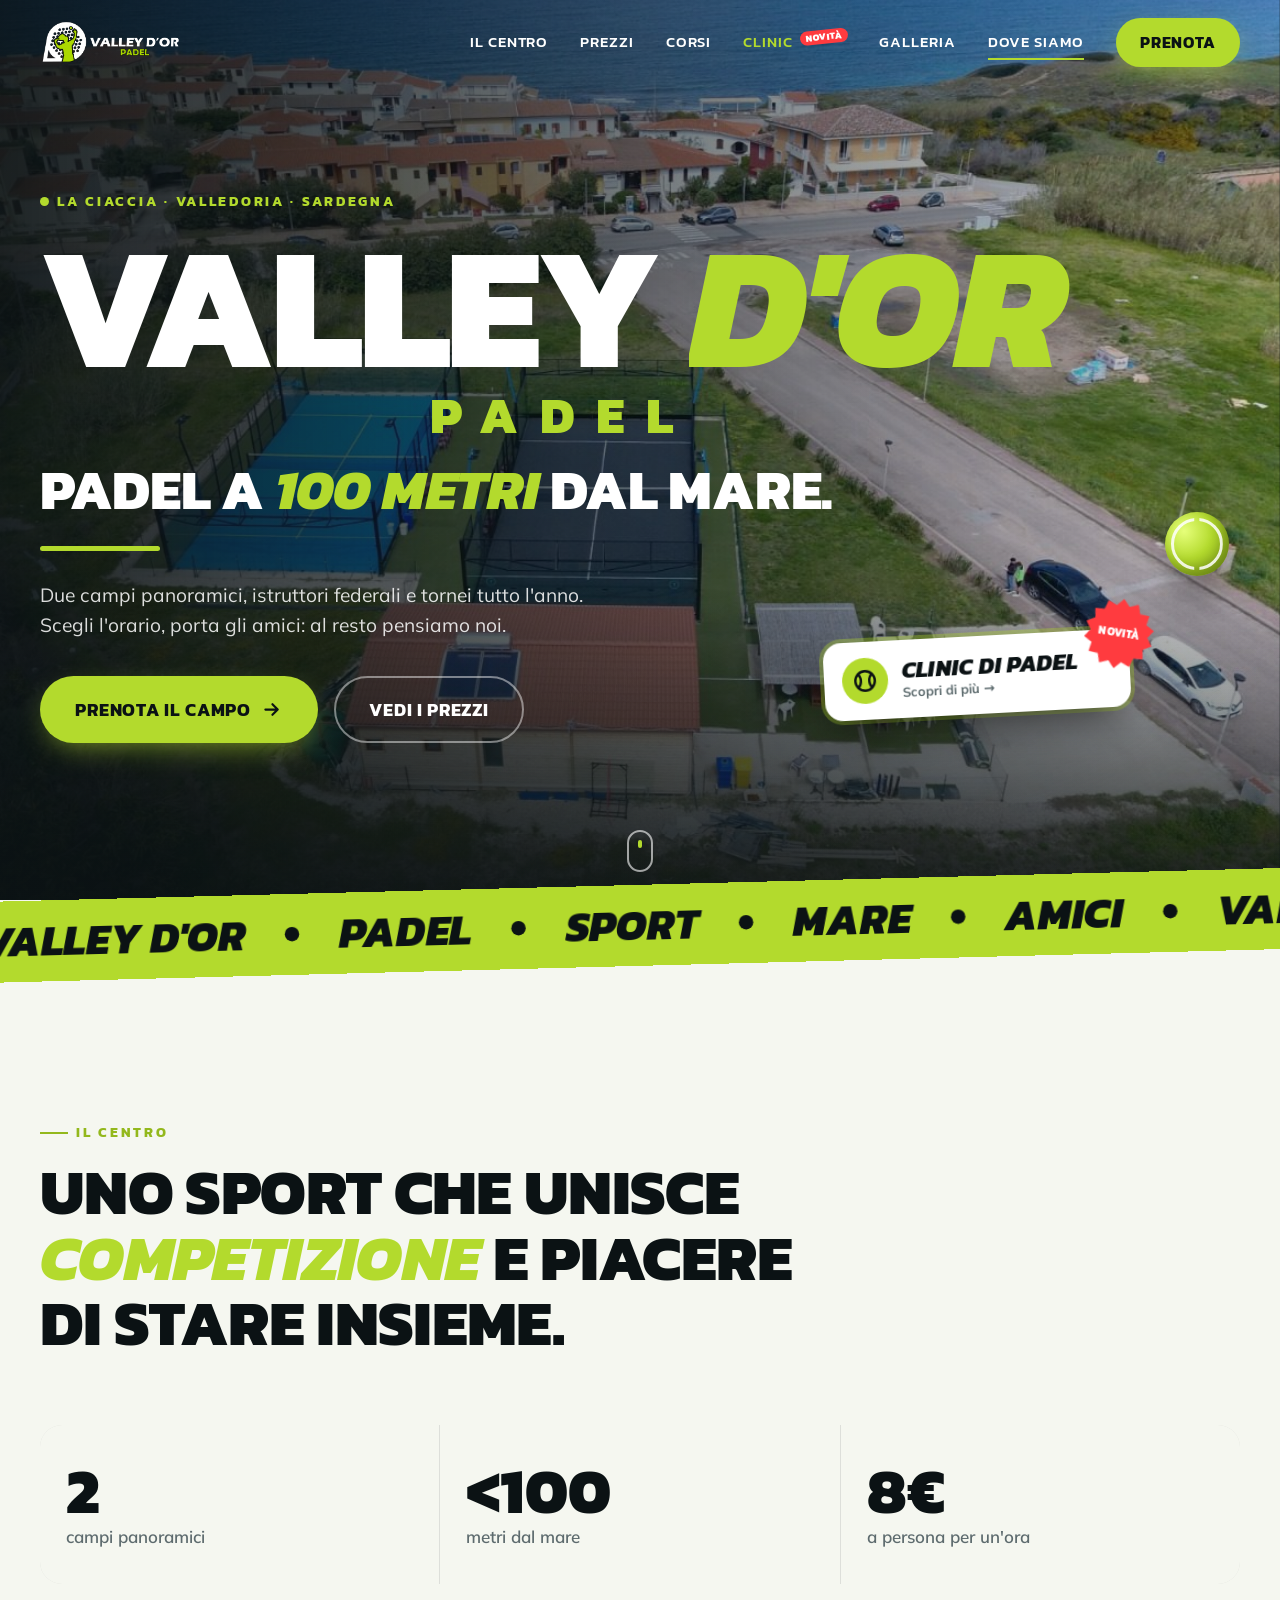
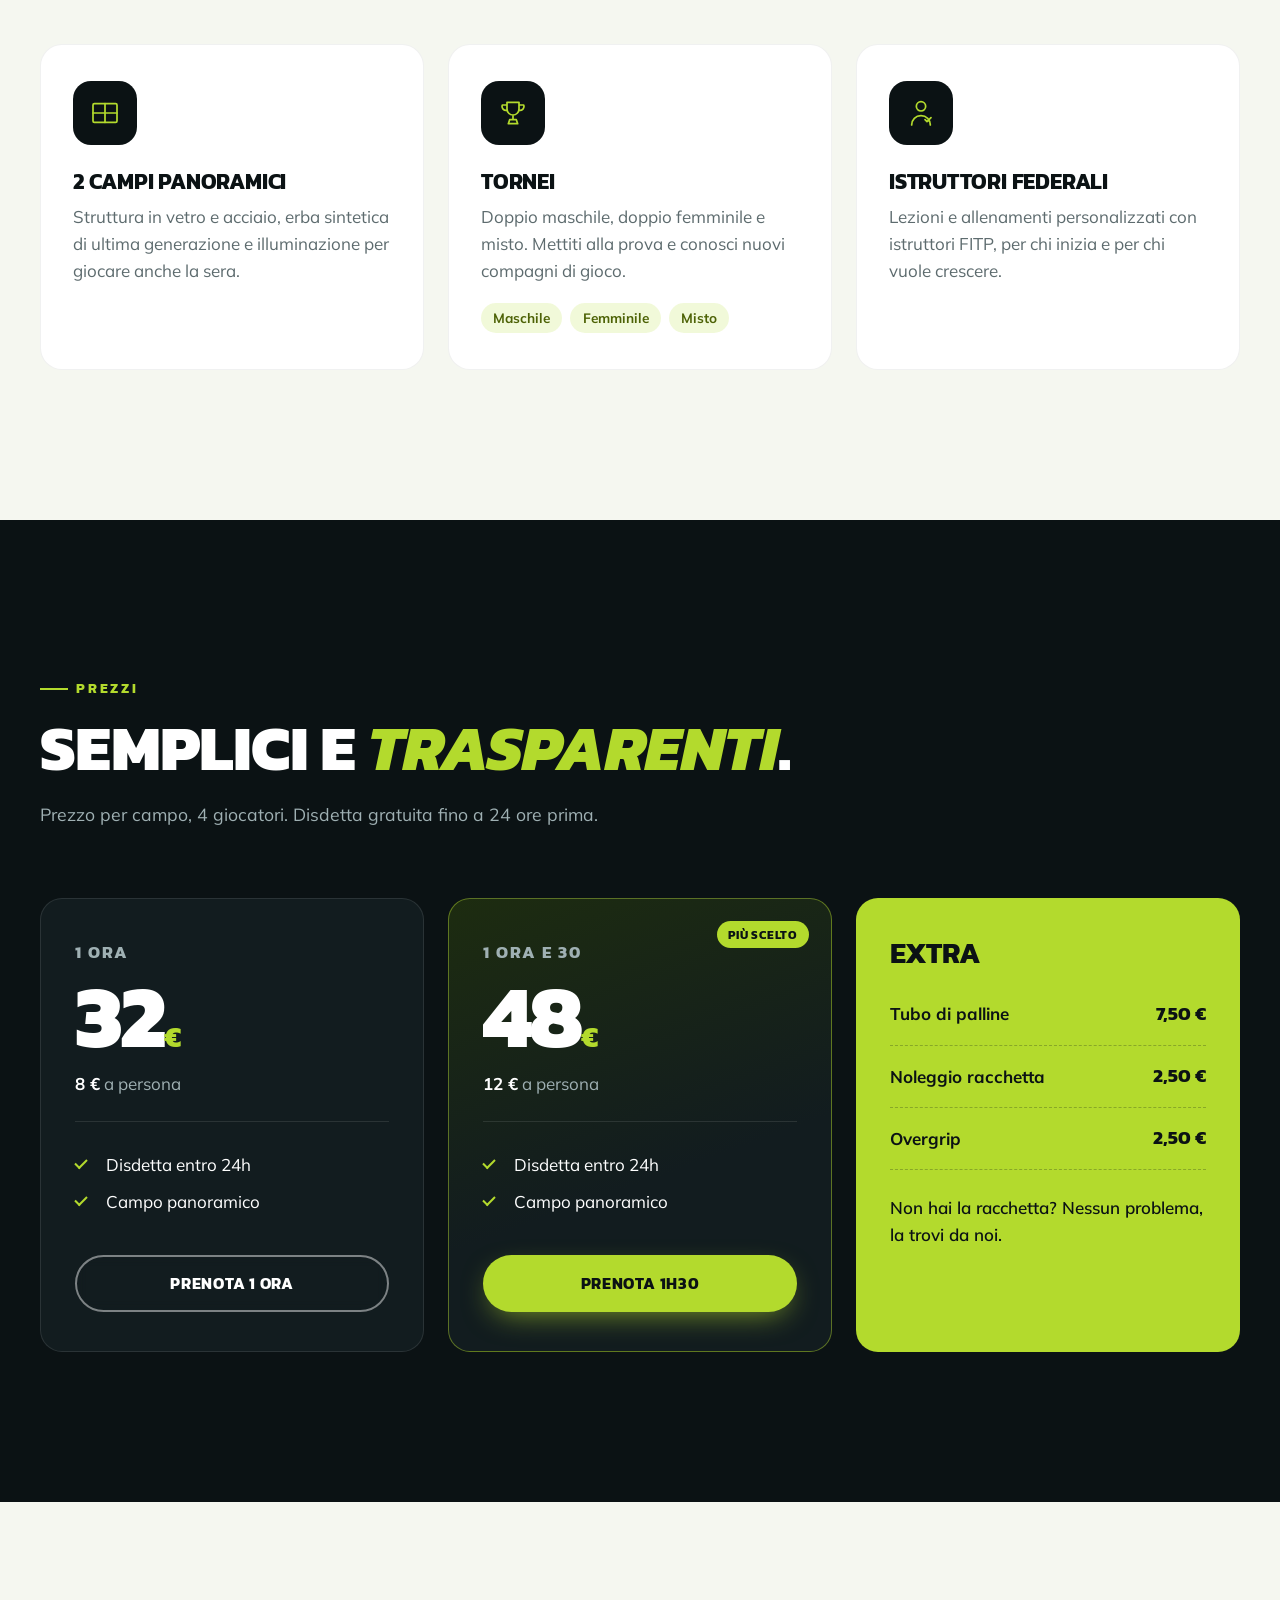
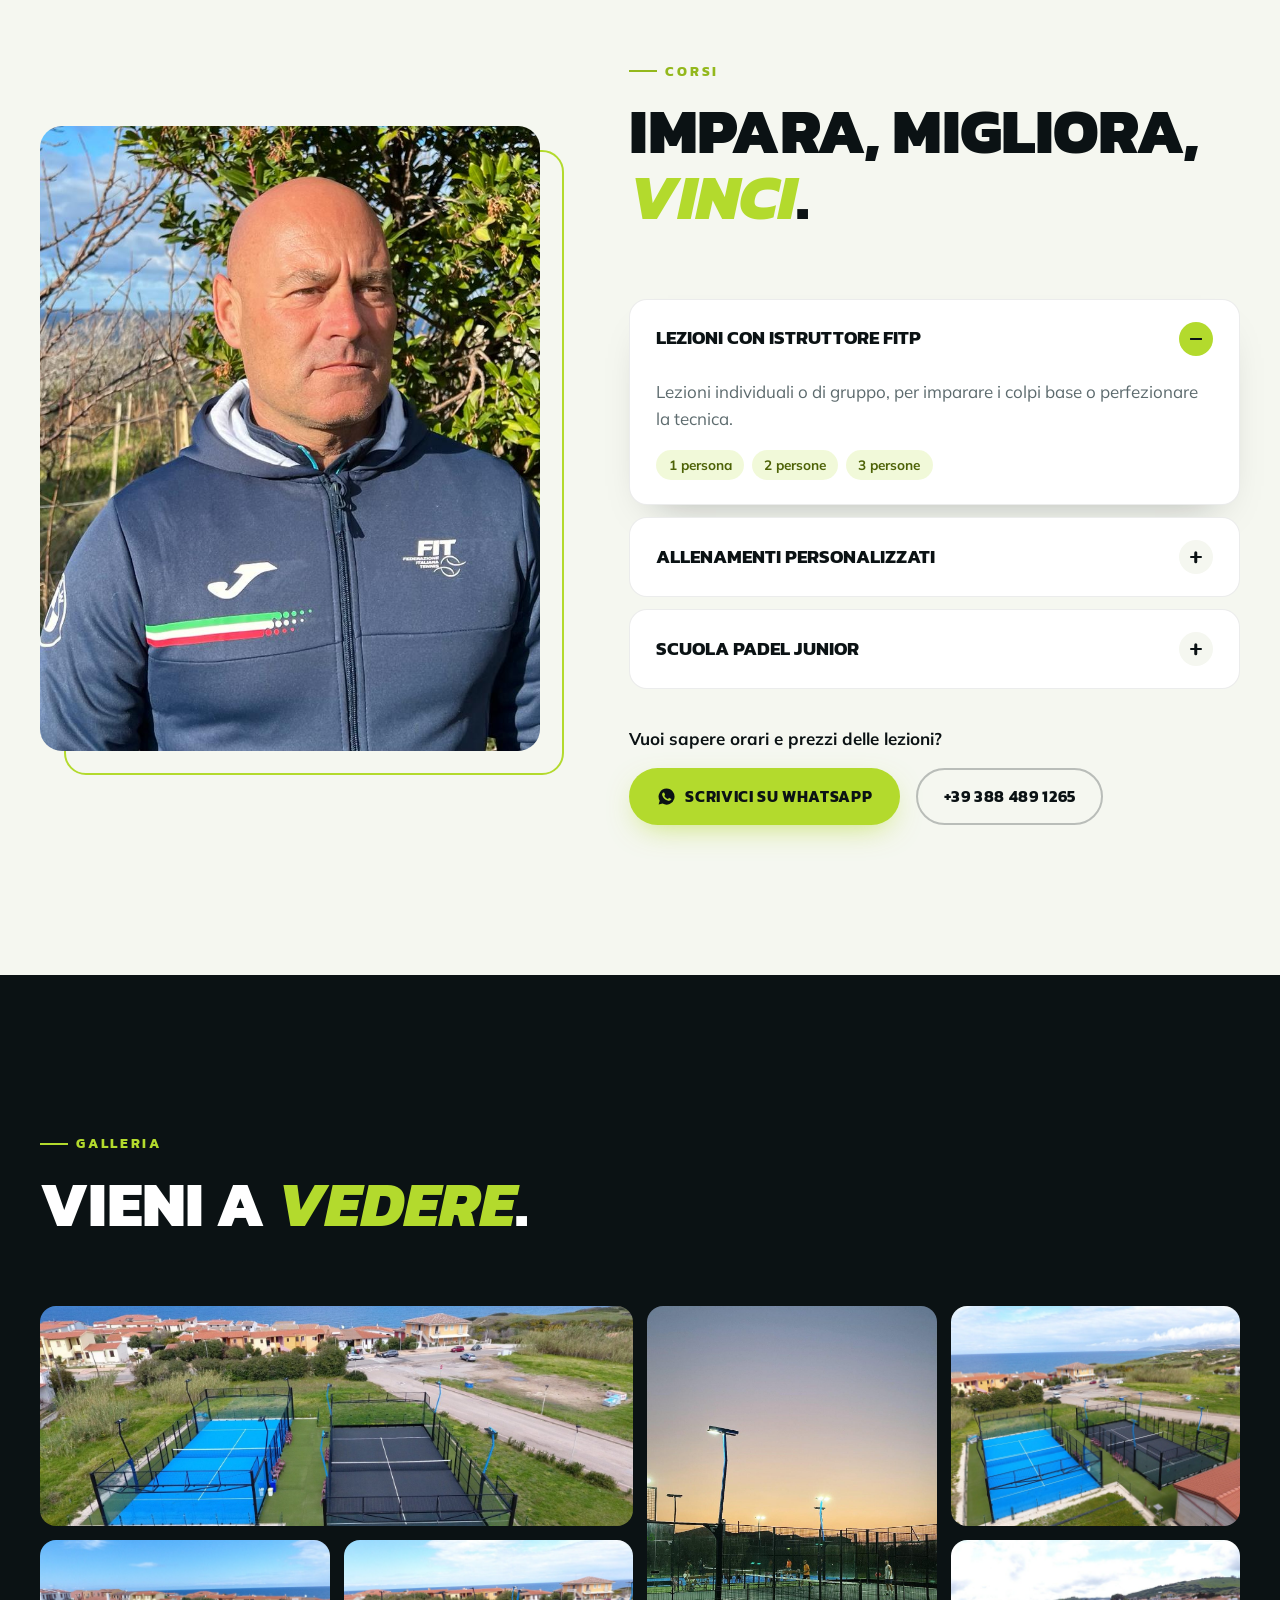
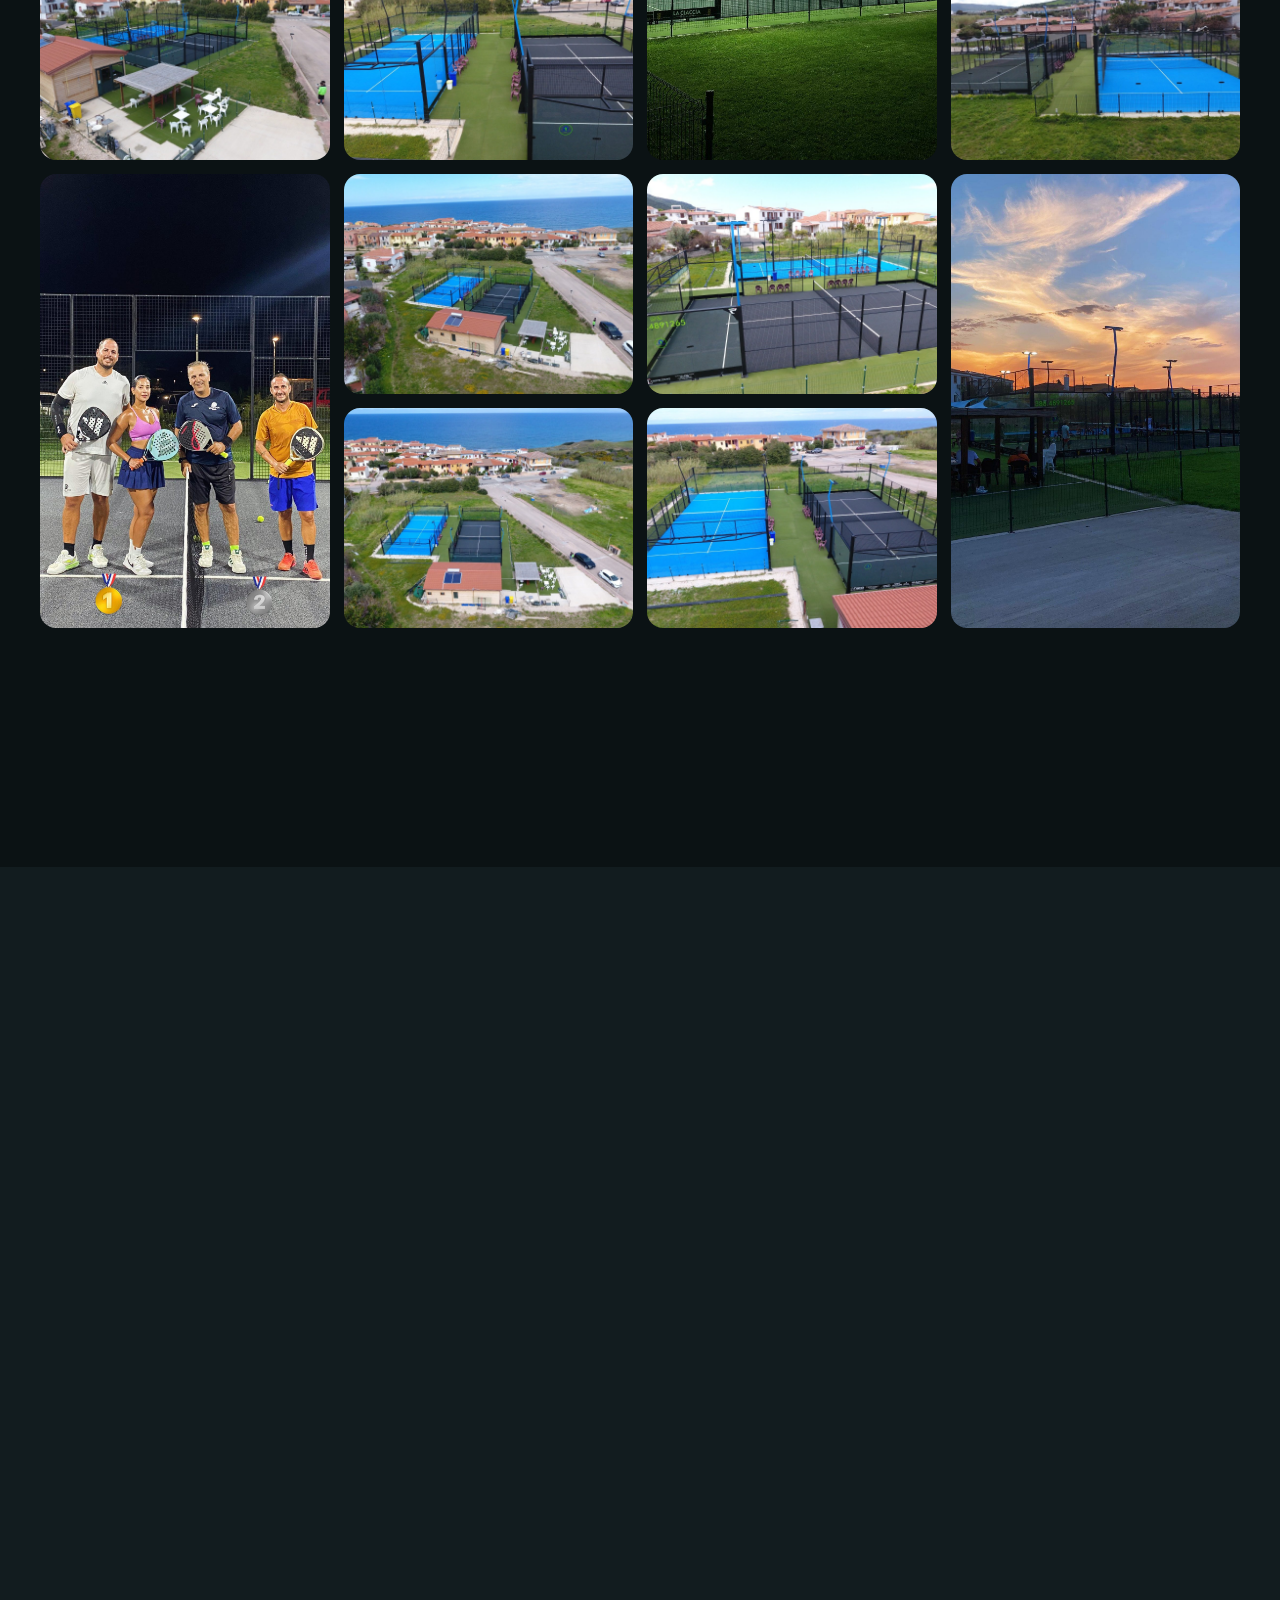
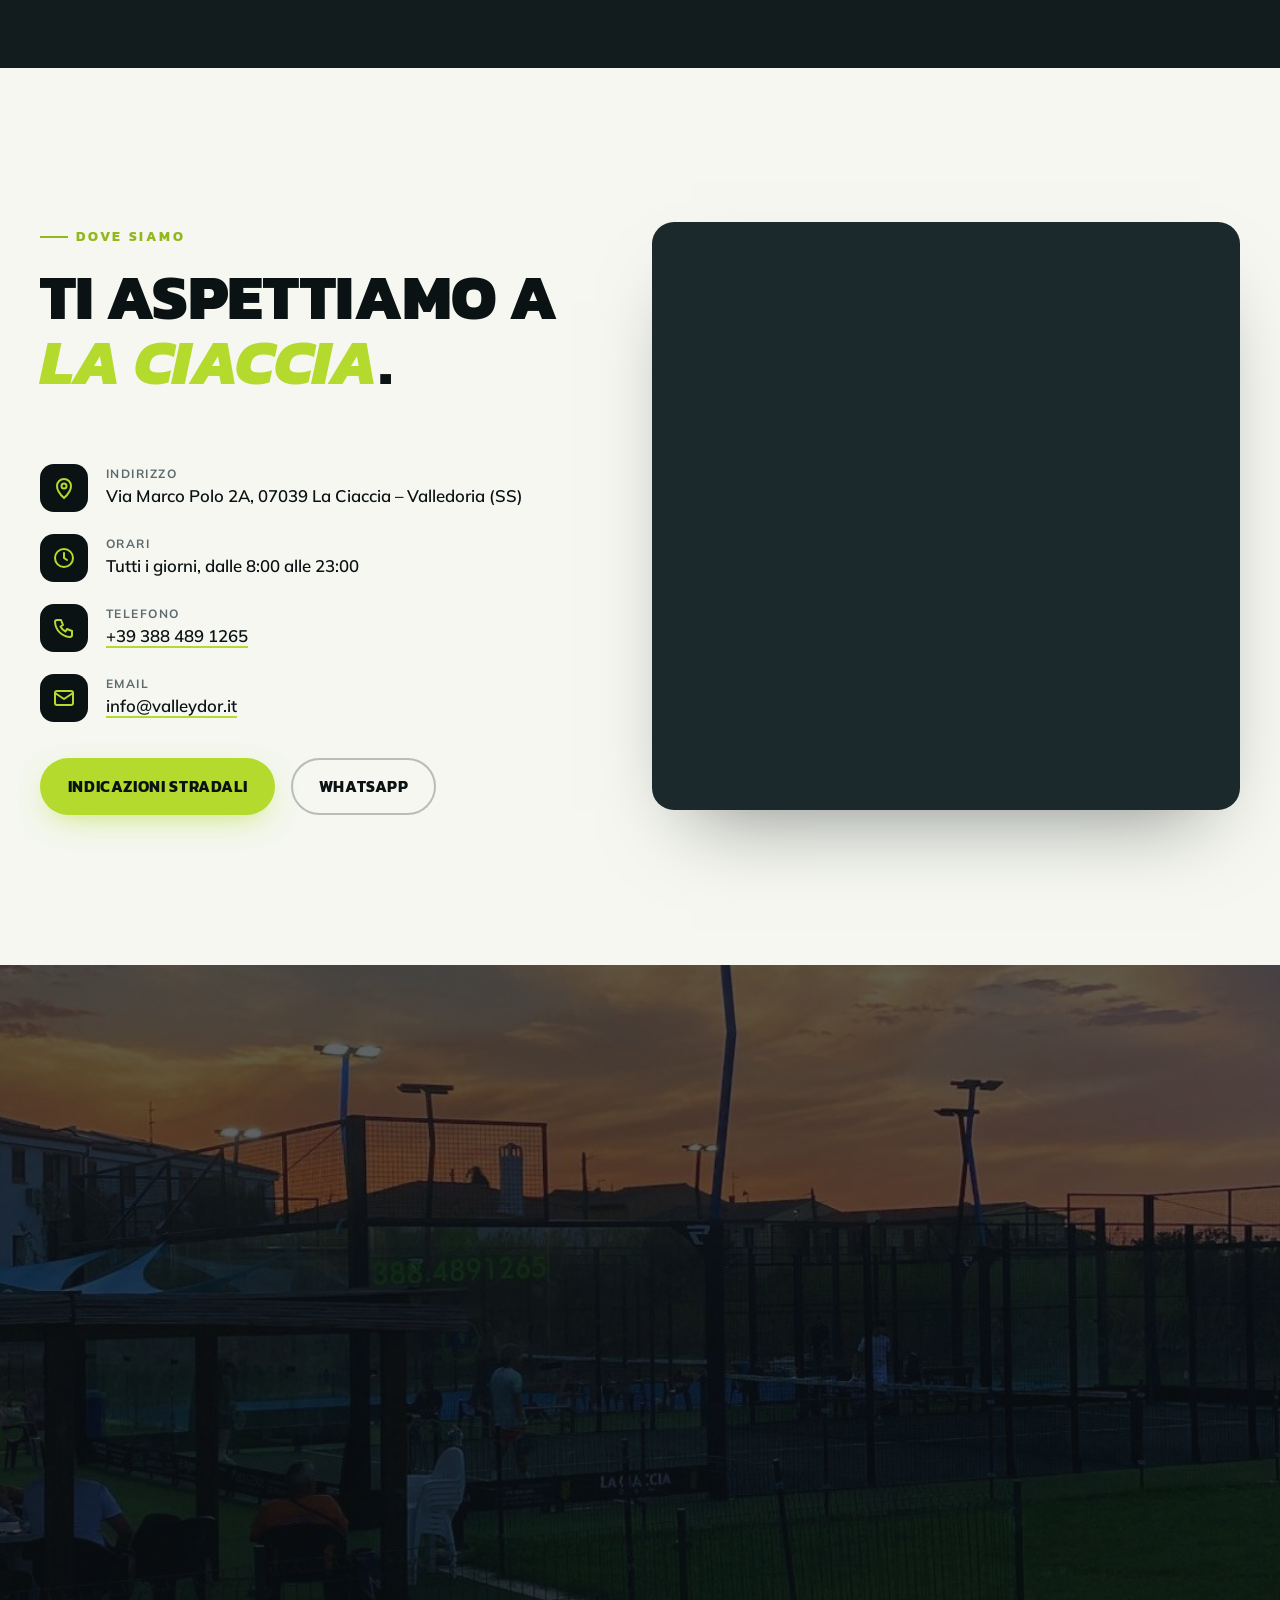
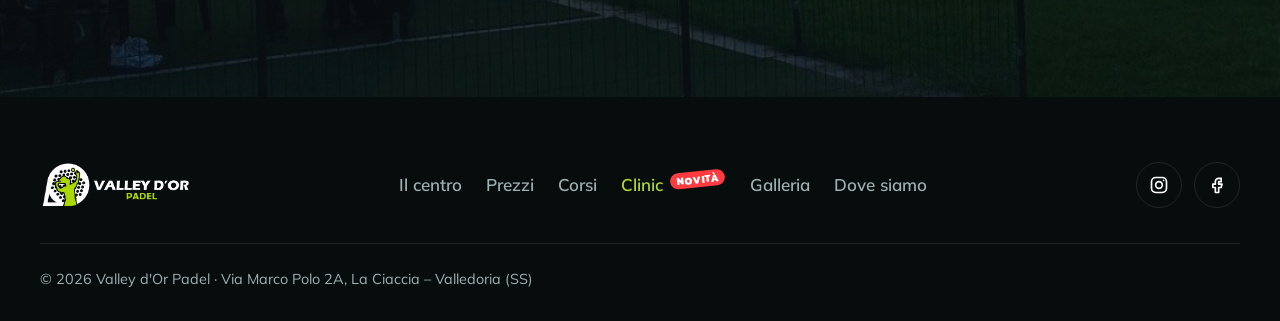
==== commit 03417756: "Corsi: tolto il riquadro "FITP – Istruttori federali" sulla foto (tema 1.3.1) Co-Authored-By: Claude" ====
--- a/index.html
+++ b/index.html
@@ -208,7 +208,6 @@
     <div class="wrap corsi">
       <div class="corsi__media reveal">
         <img src="img/corsi.jpg" alt="Istruttore federale Valley d'Or" loading="lazy">
-        <div class="corsi__badge"><strong>FITP</strong><span>Istruttori federali</span></div>
       </div>
 
       <div class="corsi__body">
--- a/css/style.css
+++ b/css/style.css
@@ -496,18 +496,7 @@
   border-radius: var(--radius);
   z-index: -1;
 }
-.corsi__badge {
-  position: absolute;
-  left: -20px; bottom: 40px;
-  padding: 18px 24px;
-  border-radius: 18px;
-  background: var(--ink);
-  color: var(--white);
-  box-shadow: 0 20px 40px -15px rgba(0, 0, 0, .5);
-  animation: float 5s ease-in-out infinite;
-}
-.corsi__badge strong { display: block; font-family: var(--font-head); font-size: 2rem; line-height: 1; color: var(--lime); }
-.corsi__badge span { font-size: .9rem; font-weight: 600; }
+
 @keyframes float { 50% { transform: translateY(-12px); } }
 
 .accordion { display: grid; gap: 12px; margin-bottom: 36px; }
@@ -748,7 +737,6 @@
 
   .corsi, .dove { grid-template-columns: 1fr; }
   .corsi__media { max-width: 460px; margin-right: 24px; }
-  .corsi__badge { left: 16px; }
   .ball { width: 44px; height: 44px; right: 8%; bottom: 14%; }
   .ball::before, .ball::after { inset: 4px; border-width: 2px; }
 
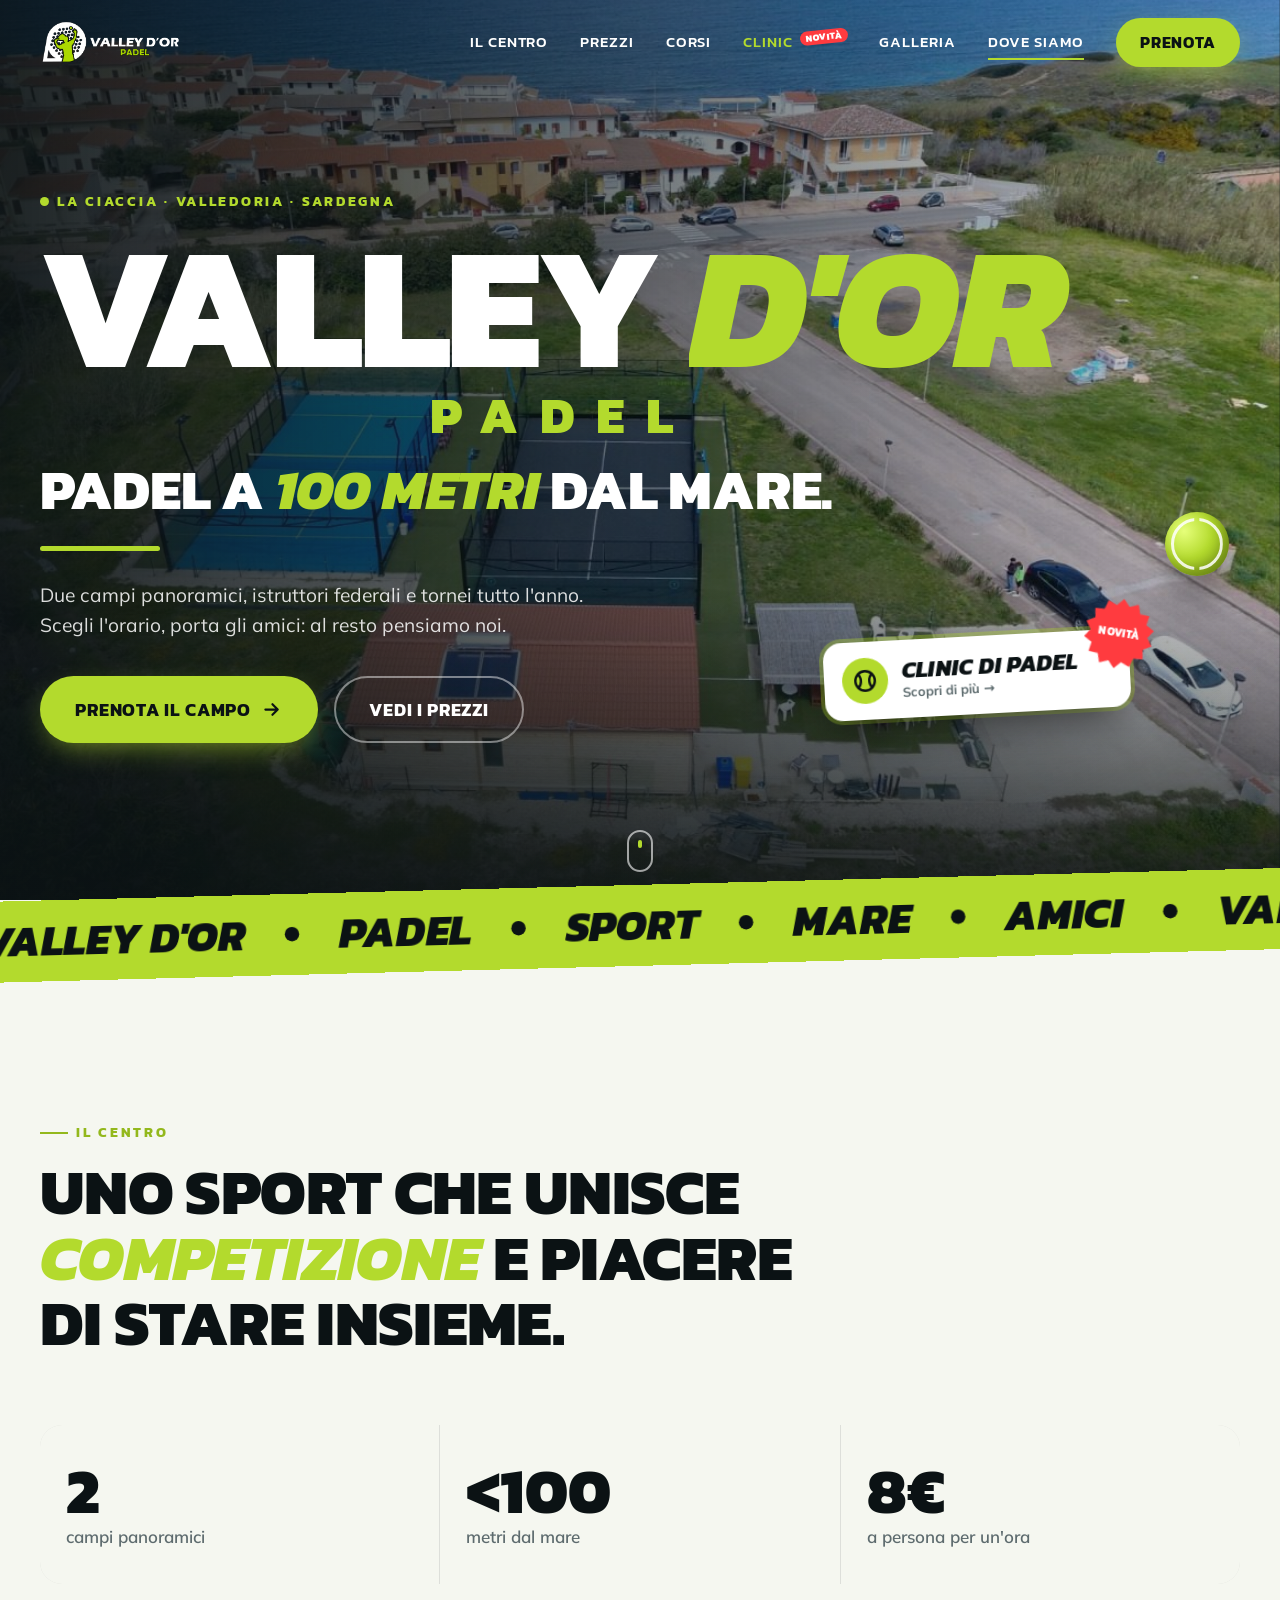
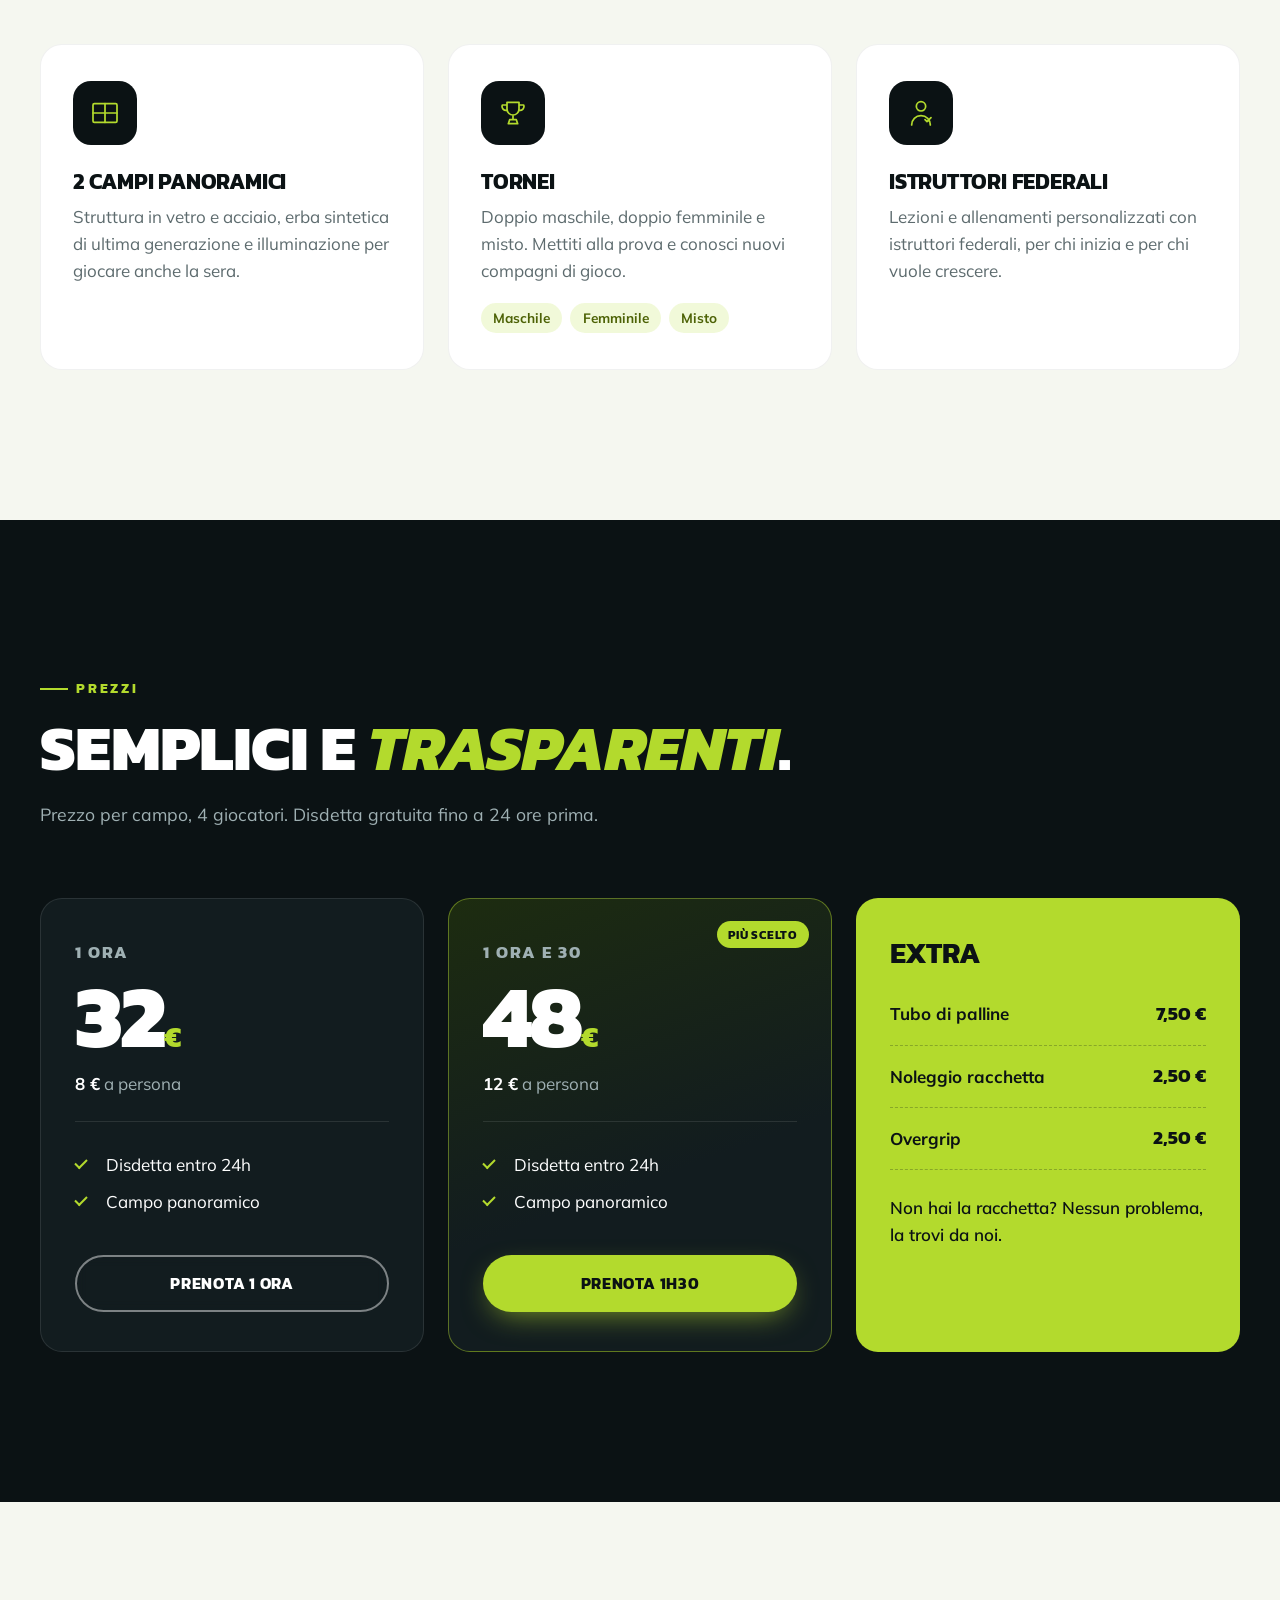
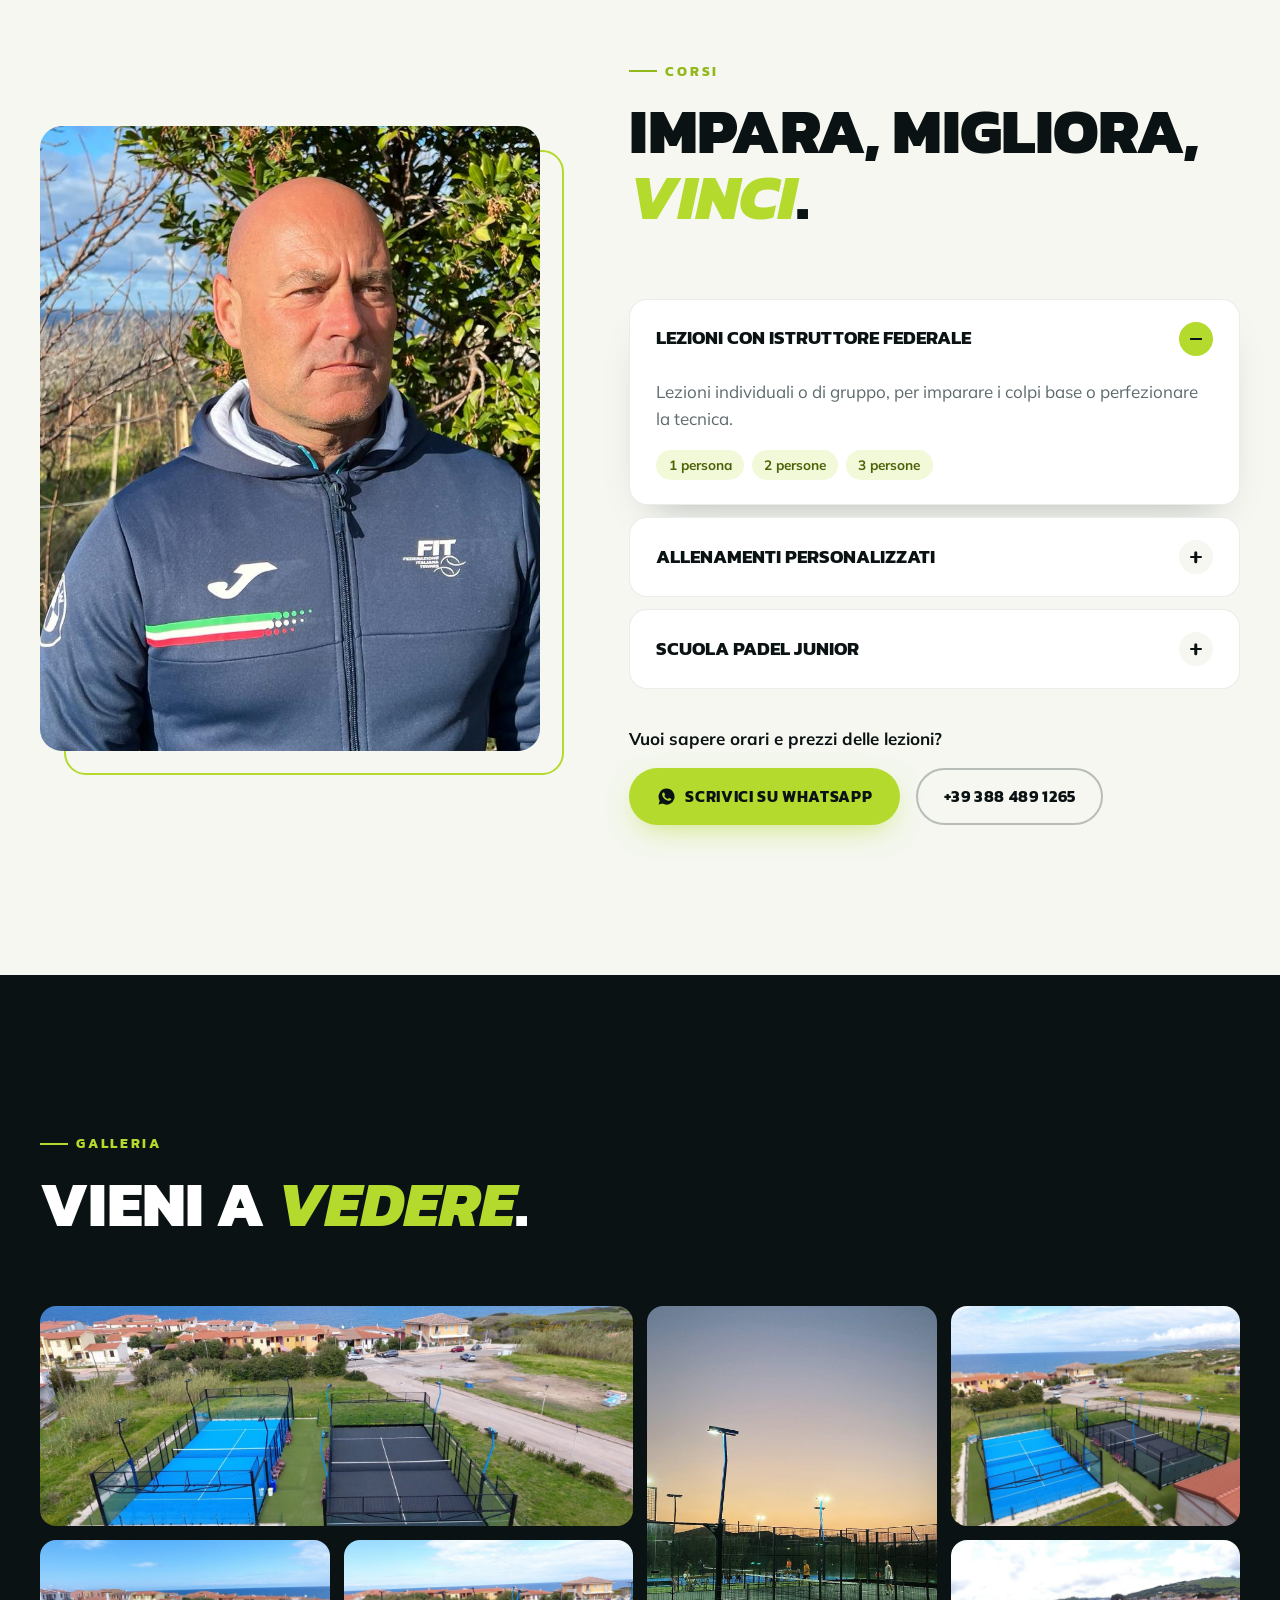
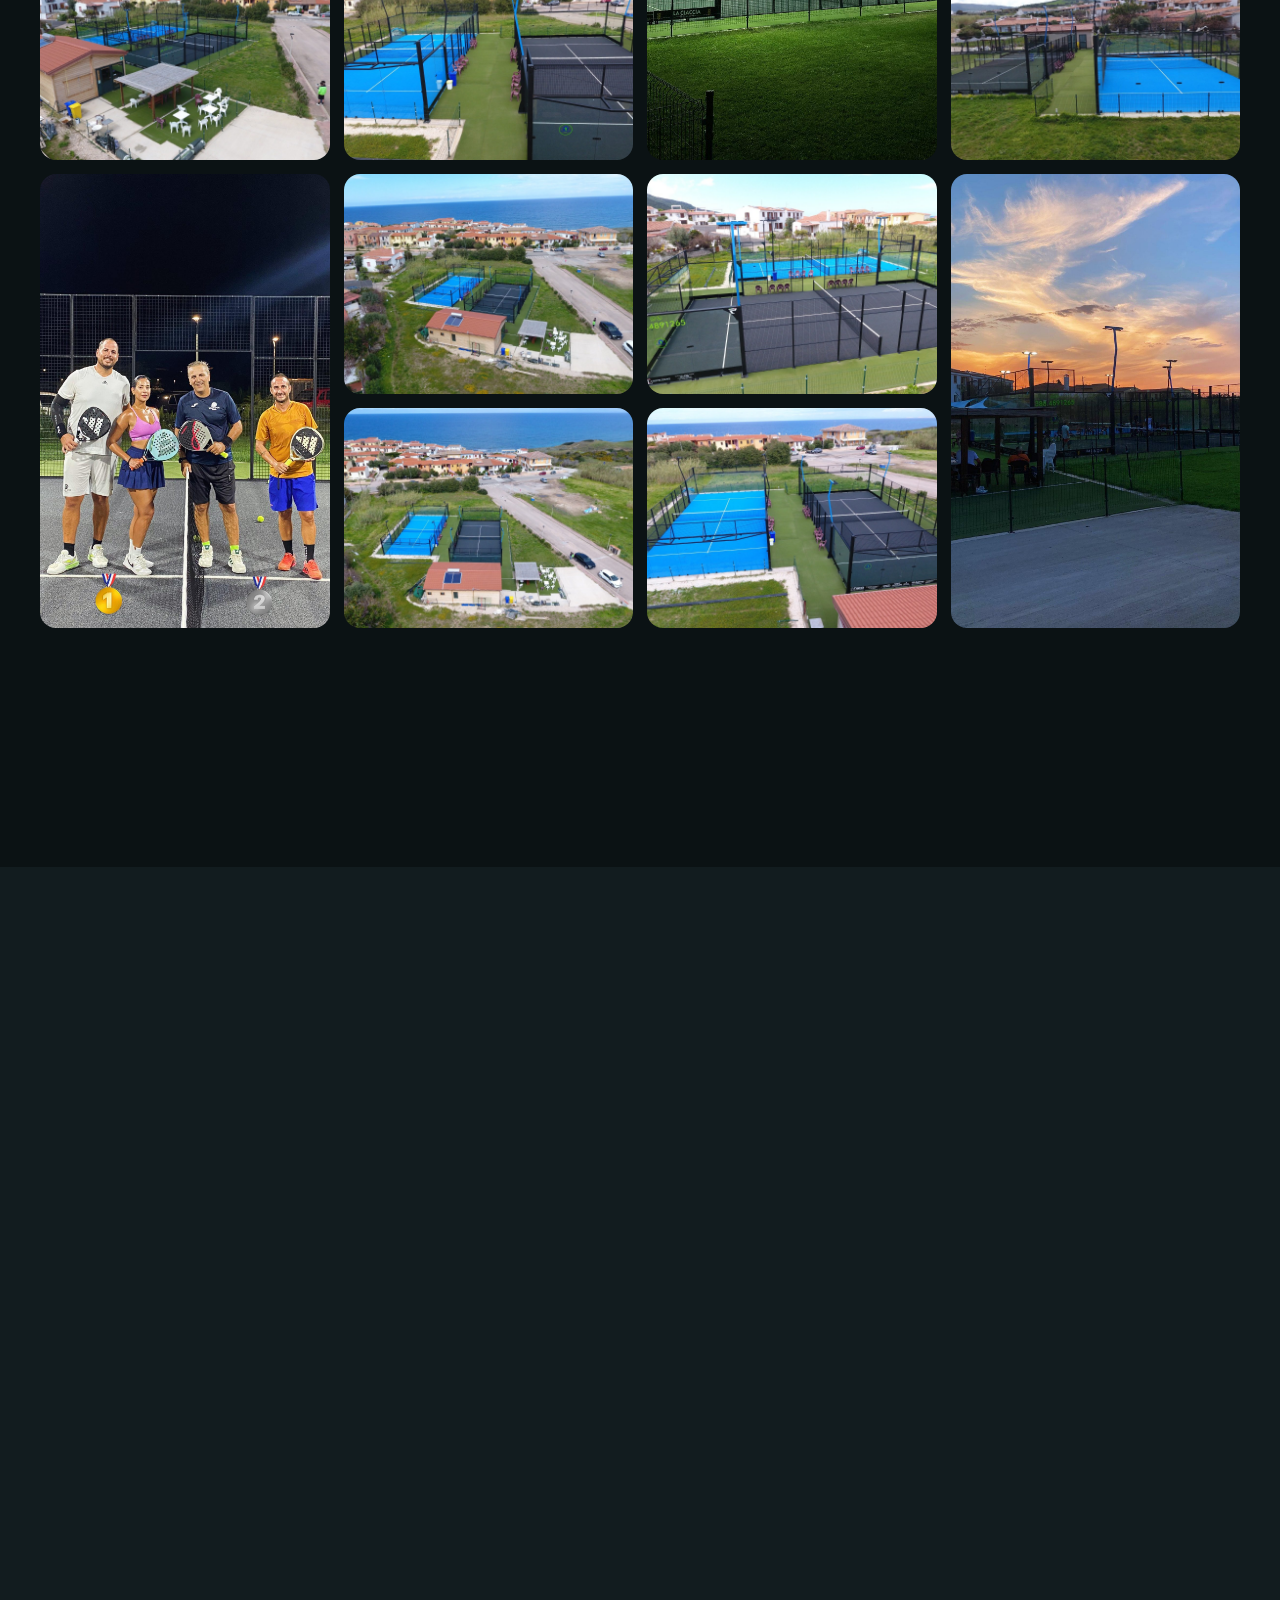
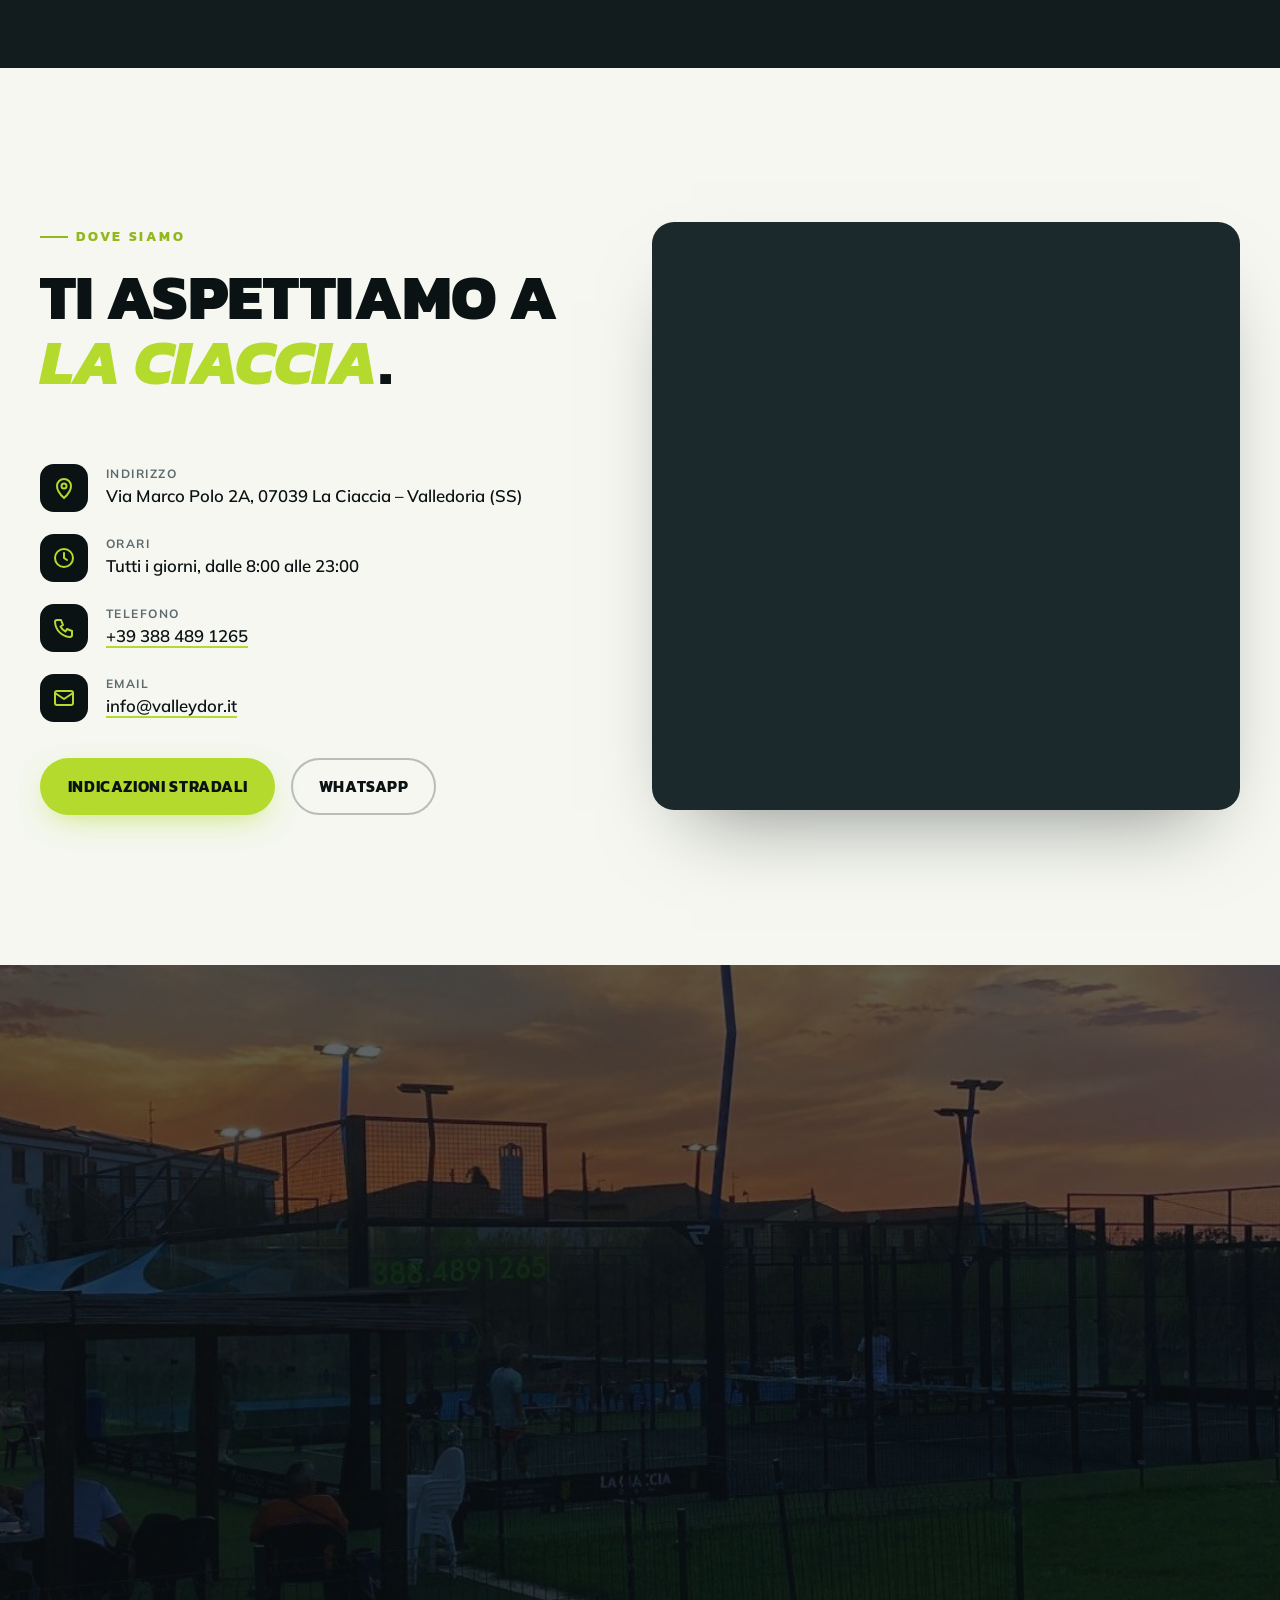
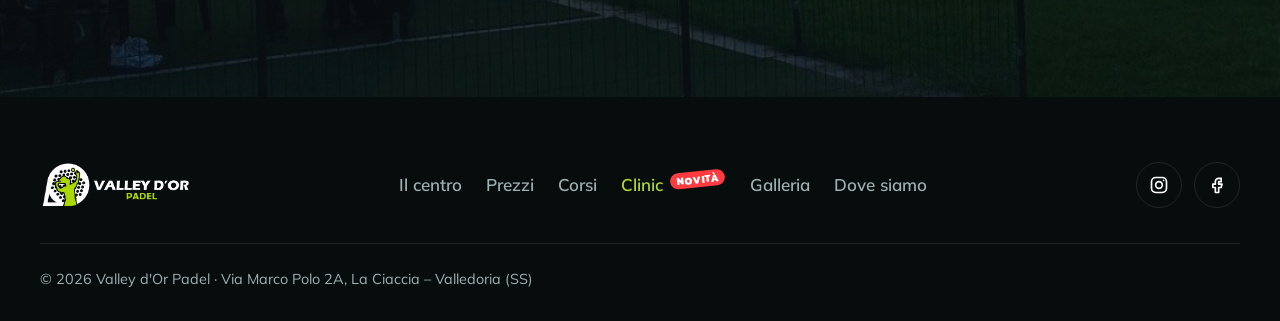
==== commit 9b0bdd20: "Tolto "FITP" da tutti i testi (tema 1.3.2) - Il centro: "istruttori federali" - Corso predefinito: "" ====
--- a/index.html
+++ b/index.html
@@ -151,7 +151,7 @@
             <svg viewBox="0 0 48 48" aria-hidden="true"><circle cx="24" cy="14" r="7"/><path d="M10 42c0-8 6-14 14-14s14 6 14 14M30 34l3 3 6-6"/></svg>
           </div>
           <h3>Istruttori federali</h3>
-          <p>Lezioni e allenamenti personalizzati con istruttori FITP, per chi inizia e per chi vuole crescere.</p>
+          <p>Lezioni e allenamenti personalizzati con istruttori federali, per chi inizia e per chi vuole crescere.</p>
         </article>
       </div>
     </div>
@@ -218,7 +218,7 @@
 
         <div class="accordion">
           <details class="acc reveal" open>
-            <summary><span>Lezioni con istruttore FITP</span><i></i></summary>
+            <summary><span>Lezioni con istruttore federale</span><i></i></summary>
             <div class="acc__body">
               <p>Lezioni individuali o di gruppo, per imparare i colpi base o perfezionare la tecnica.</p>
               <ul class="tags"><li>1 persona</li><li>2 persone</li><li>3 persone</li></ul>
@@ -463,7 +463,7 @@
 			<ul class="clinic__numeri">
 				<li><strong>4–7</strong><span>giorni di clinic</span></li>
 				<li><strong>4h</strong><span>di padel al giorno</span></li>
-				<li><strong>FITP</strong><span>istruttore federale</span></li>
+				<li><strong>100 m</strong><span>dal mare</span></li>
 			</ul>
 
 			<section class="clinic__sez">
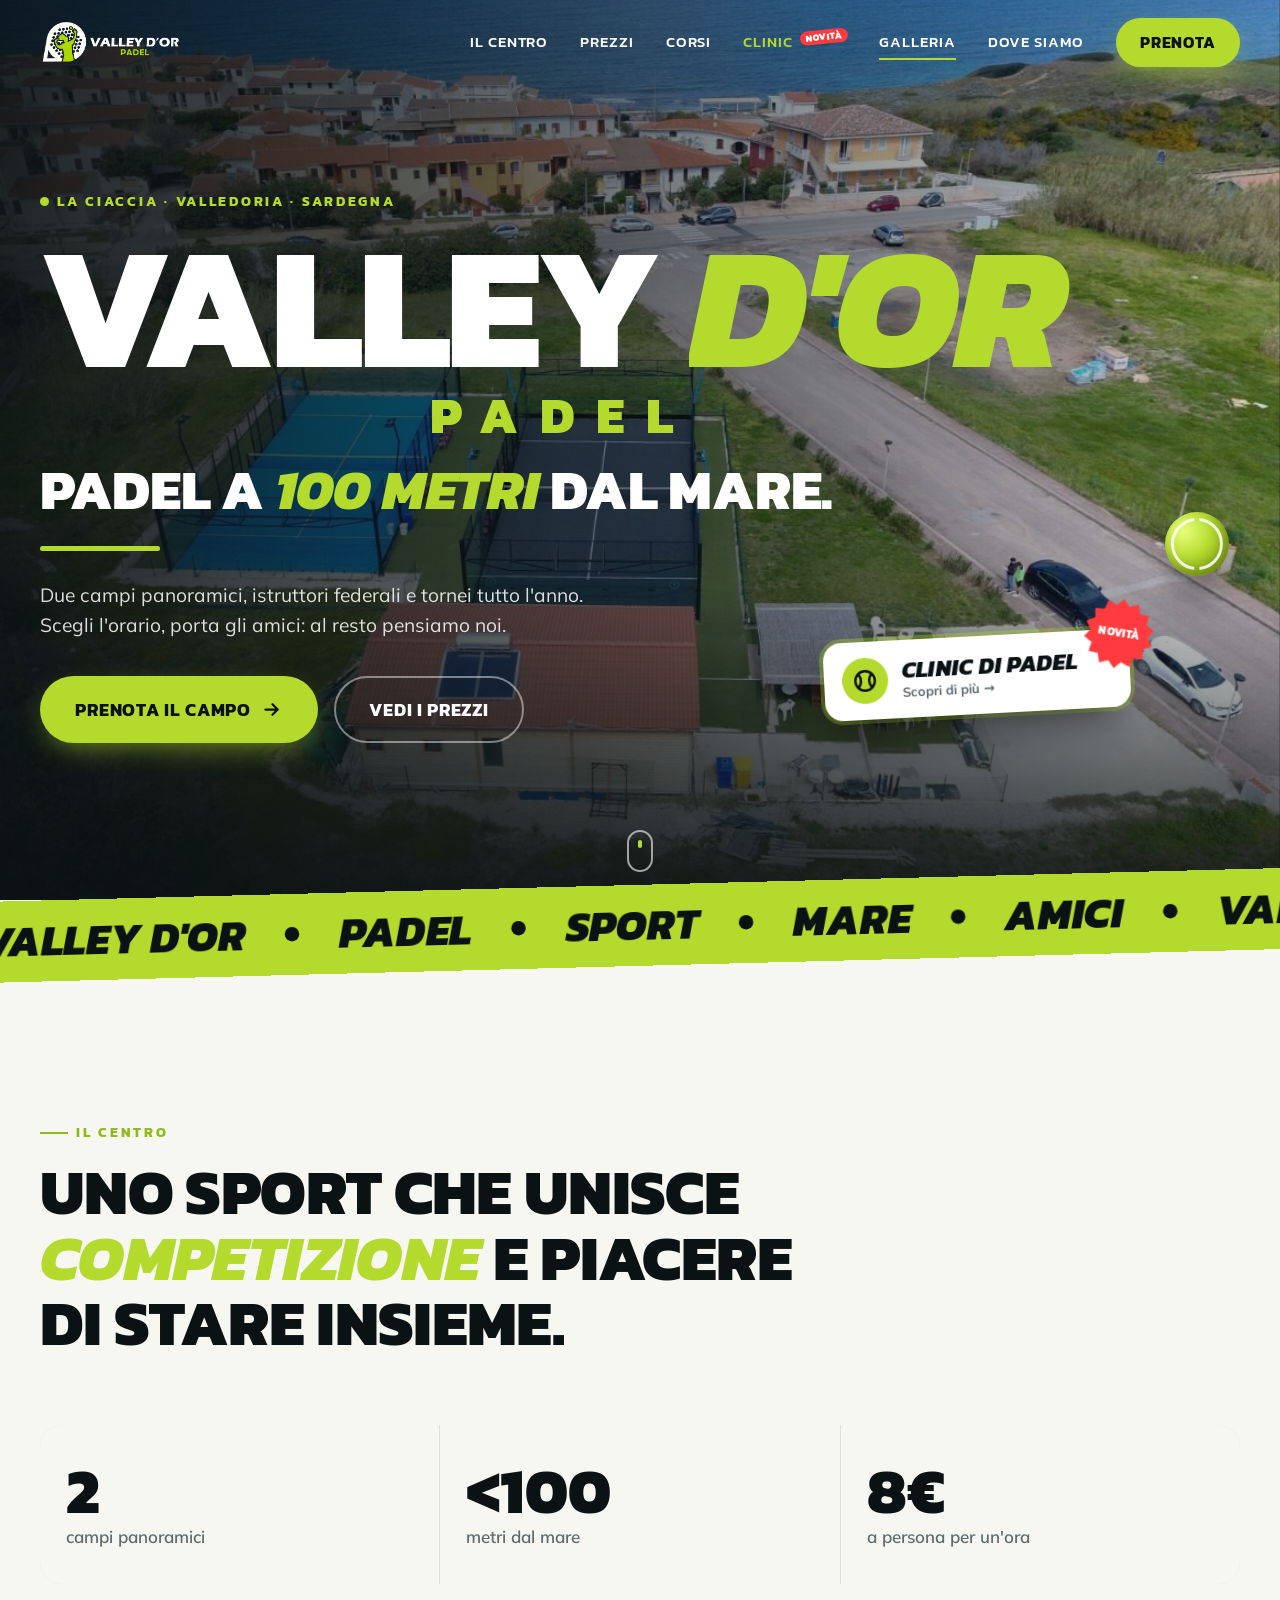
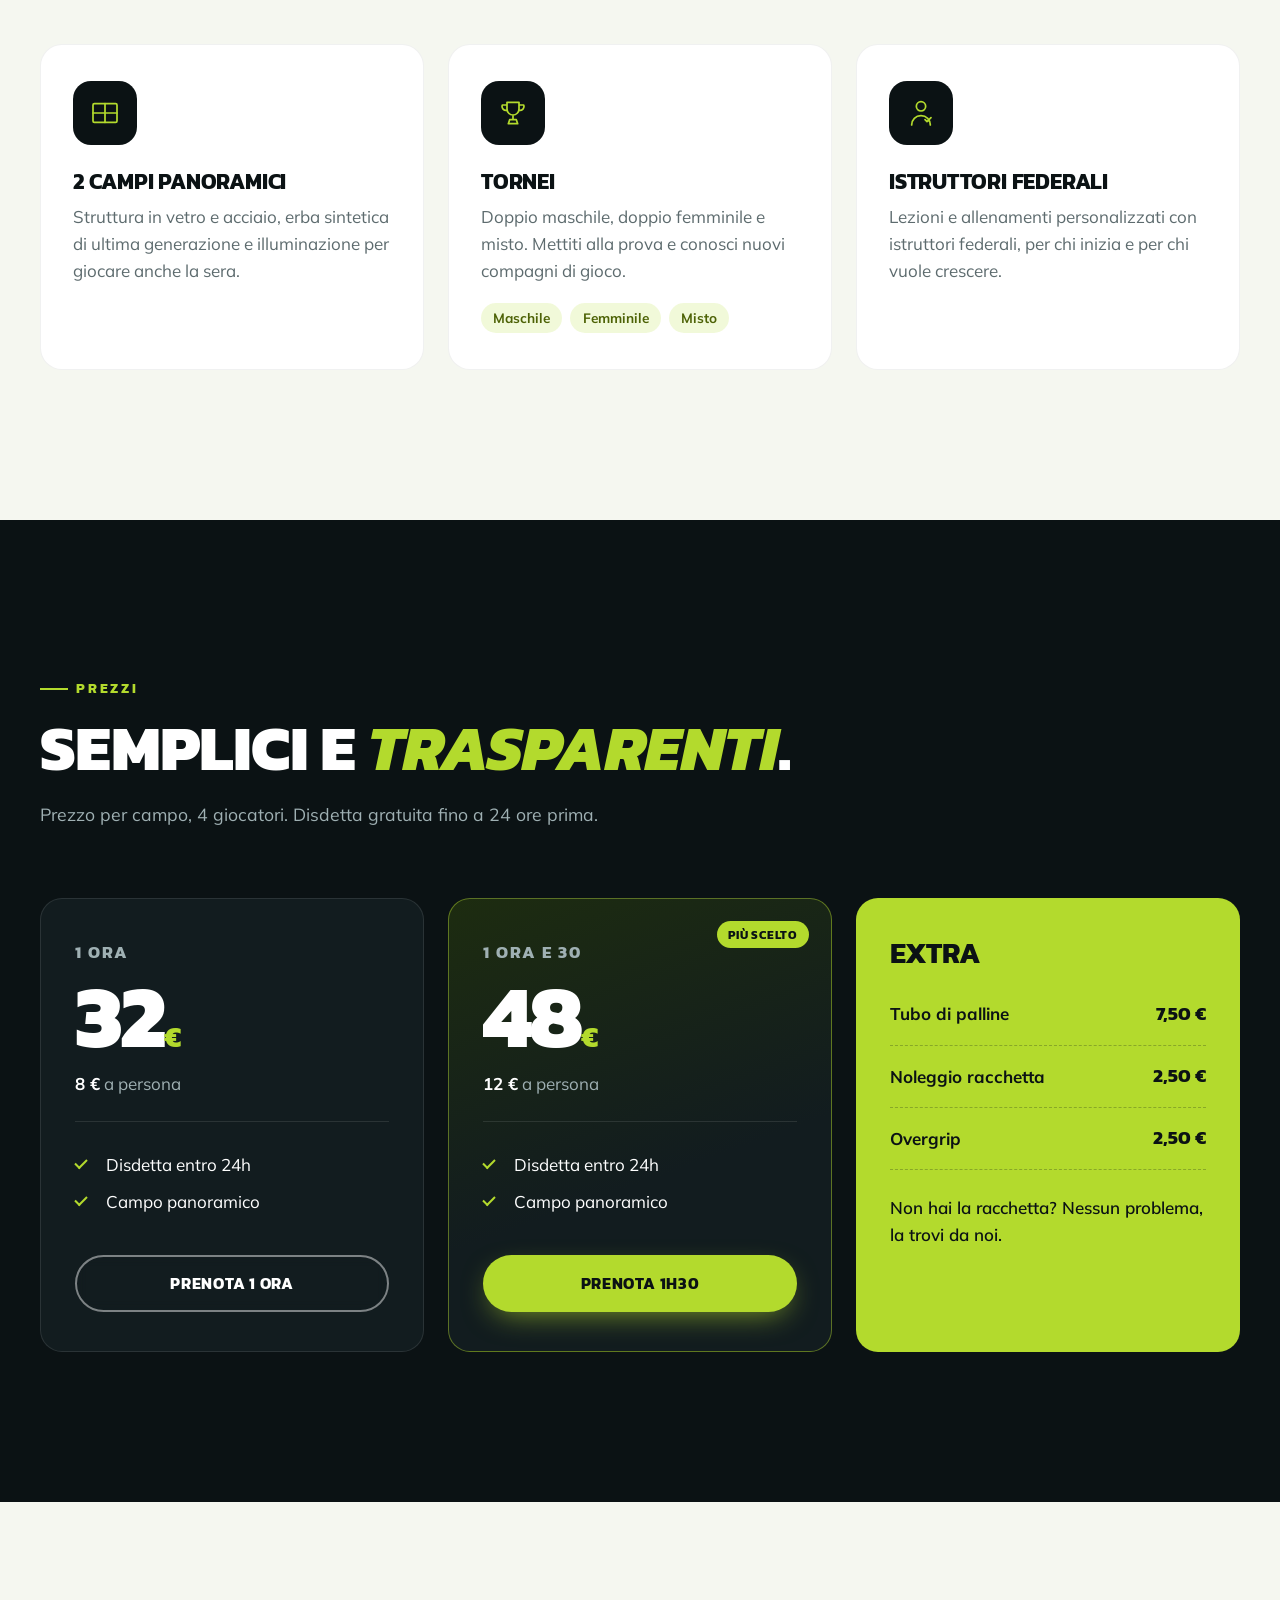
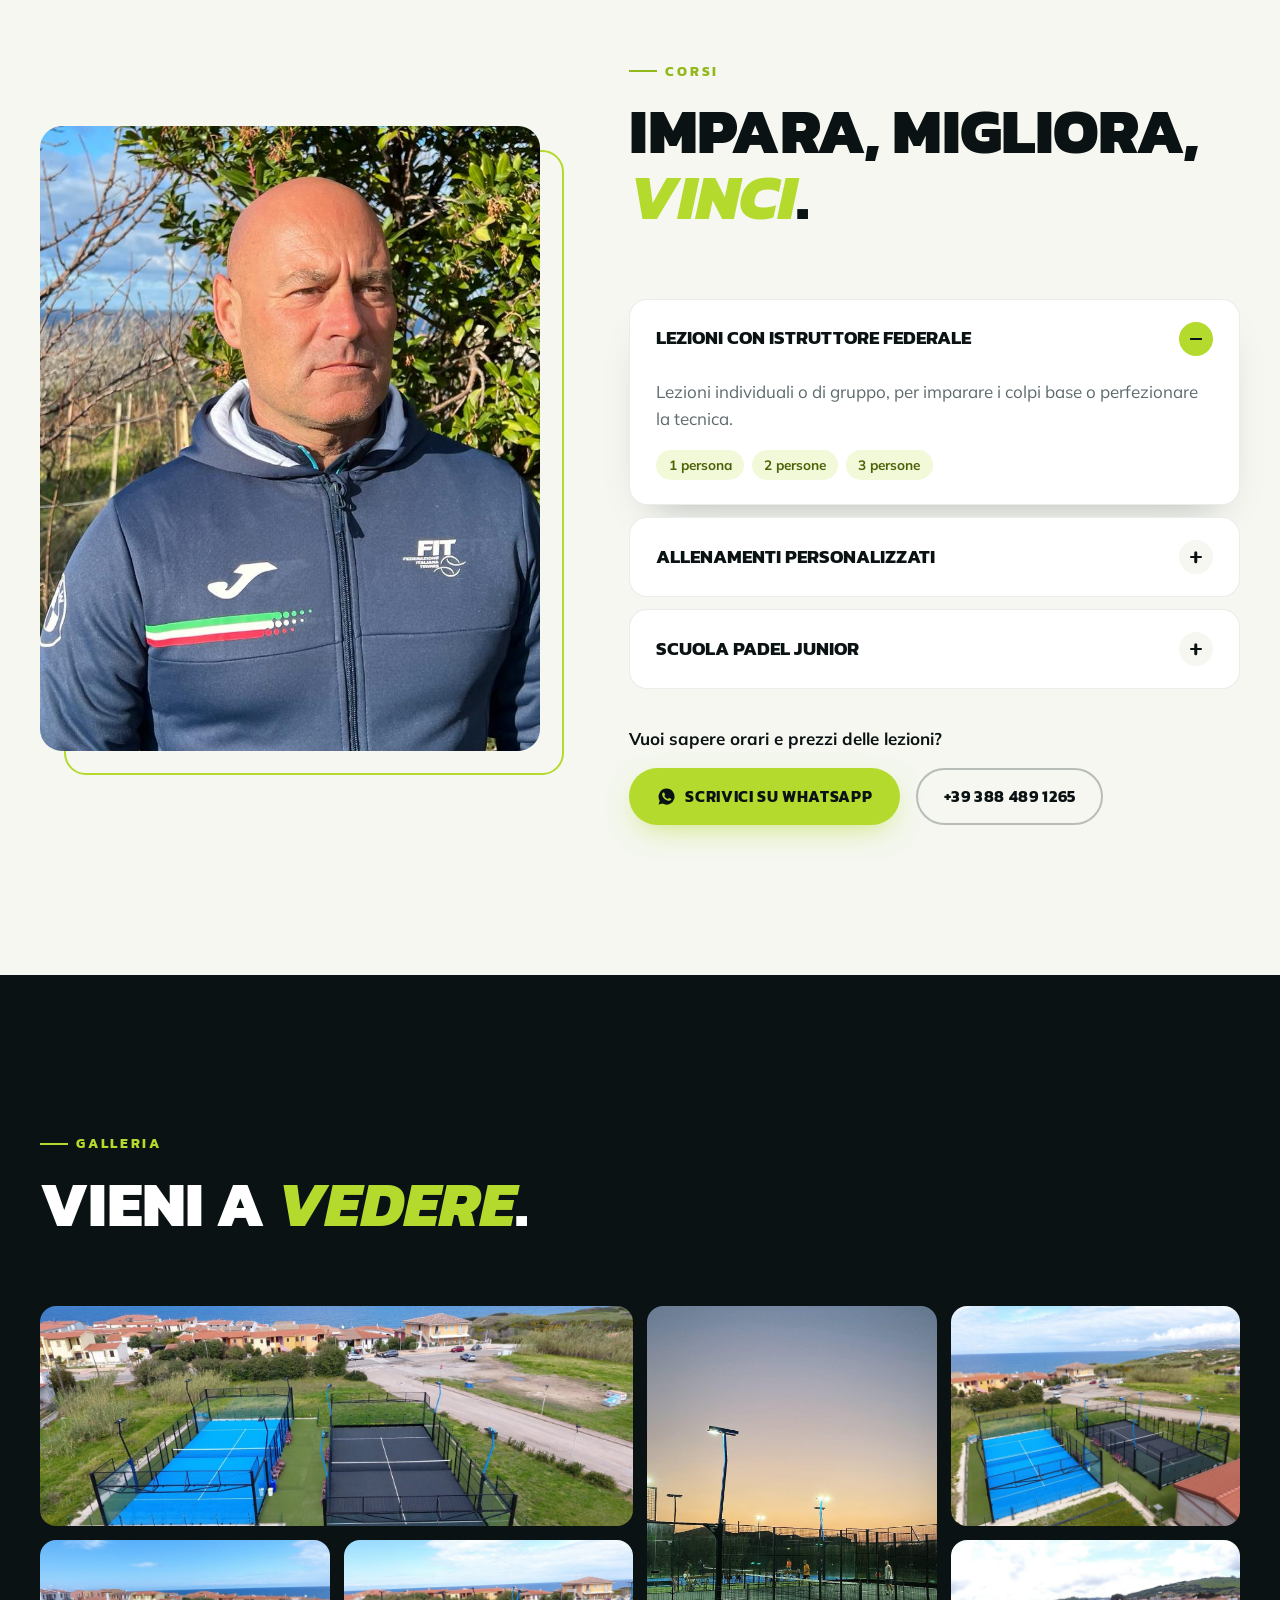
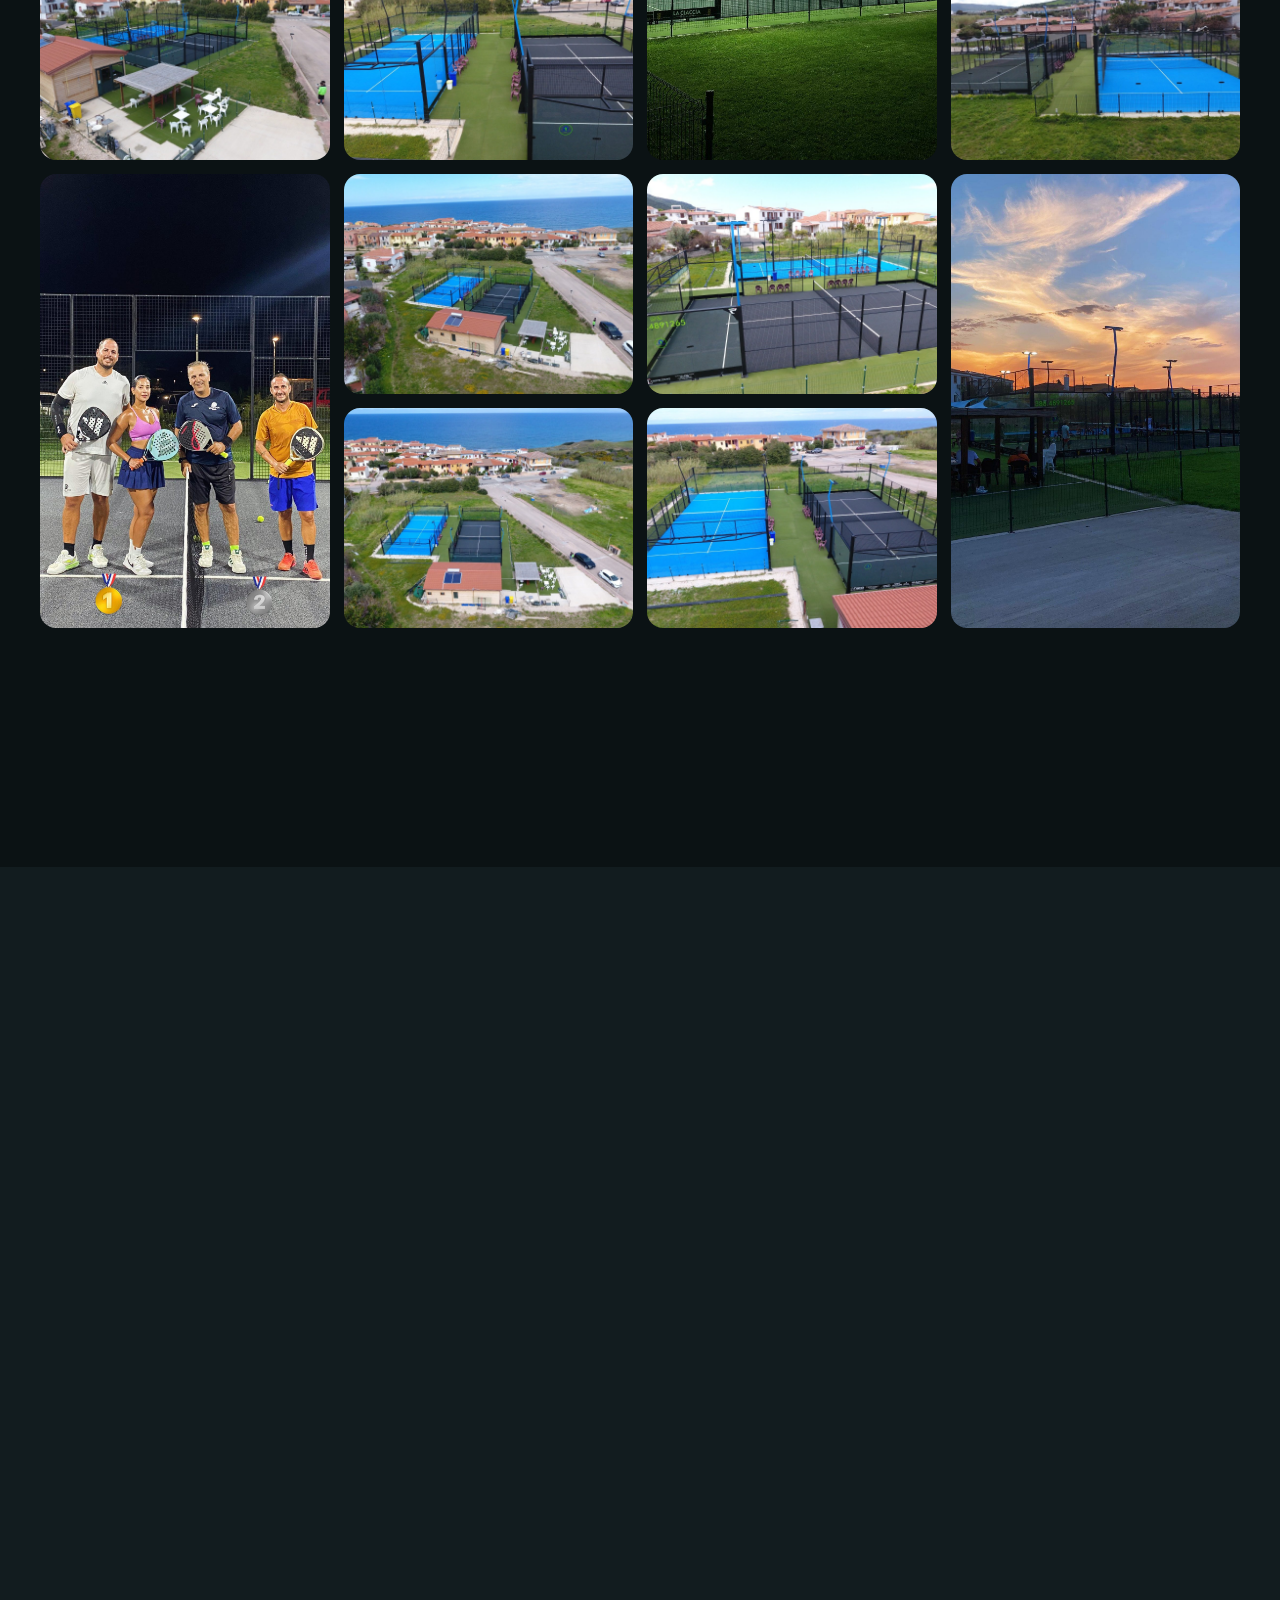
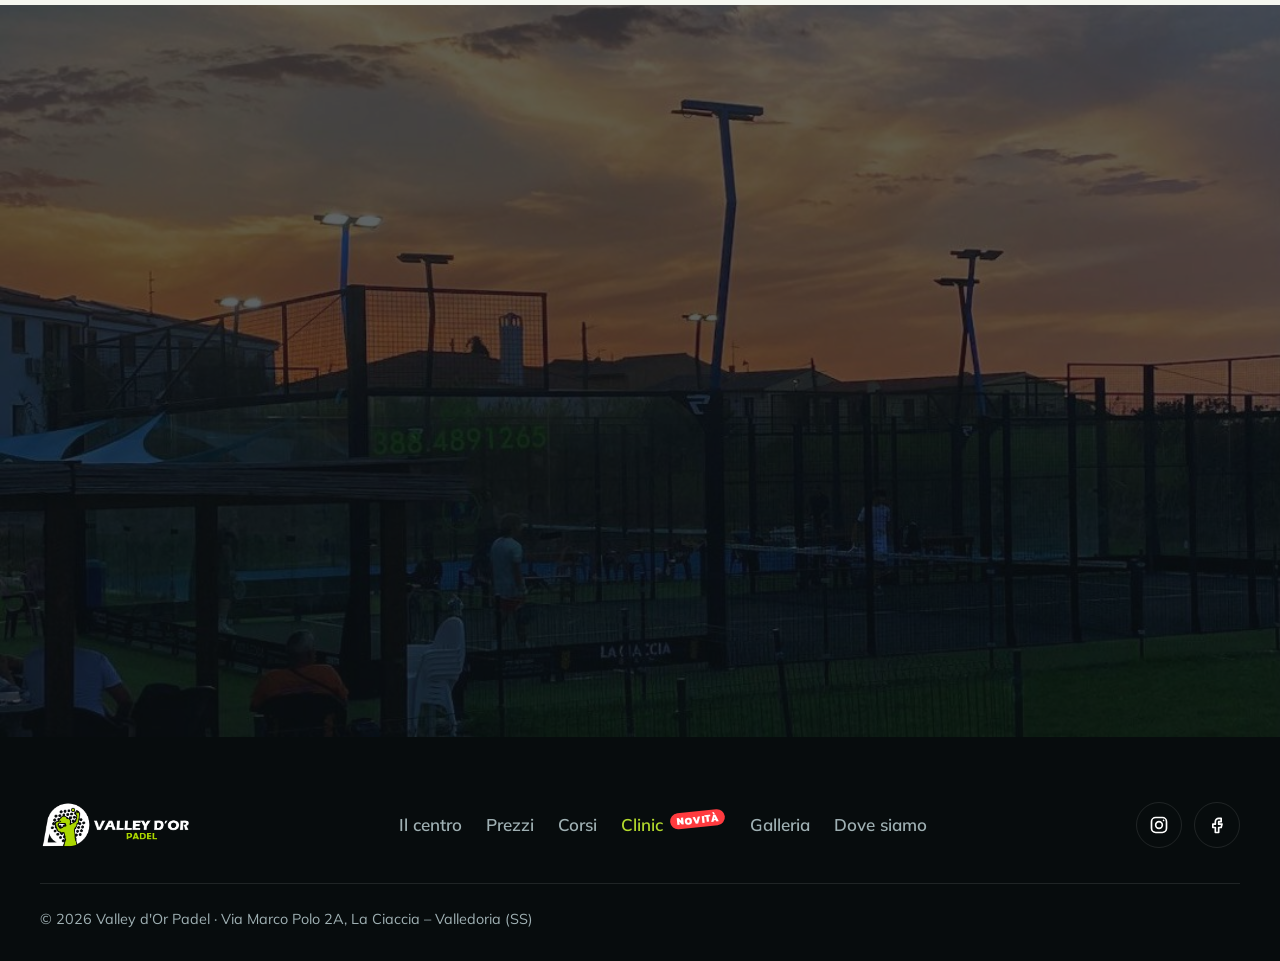
==== commit 595963a3: "Sponsor: 6 visibili e 6 nascosti, senza link, come scelto dal titolare (tema 1.3.3) - Valori inizial" ====
--- a/index.html
+++ b/index.html
@@ -331,58 +331,22 @@
 			</div>
 			<ul class="sponsors__list">
 														<li class="sponsor reveal">
-													<a href="https://www.agriturismobeddaista.it" target="_blank" rel="noopener sponsored" aria-label="Agriturismo Bedda Ista (si apre il sito)">
-								<img src="img/sponsor-1.jpg" alt="Agriturismo Bedda Ista" loading="lazy">
-								<span class="sponsor__vai" aria-hidden="true">Visita il sito ↗</span>
-							</a>
+													<img src="img/sponsor-5.jpg" alt="CL Costruzioni" loading="lazy">
 											</li>
 														<li class="sponsor reveal">
-													<img src="img/sponsor-2.jpg" alt="GDV s.r.l." loading="lazy">
-											</li>
-														<li class="sponsor reveal">
-													<img src="img/sponsor-3.jpg" alt="Ideal Sistem – infissi in PVC" loading="lazy">
-											</li>
-														<li class="sponsor reveal">
-													<a href="https://www.maguleddaimmobiliare.com" target="_blank" rel="noopener sponsored" aria-label="Maguledda Costruzioni e Immobiliare (si apre il sito)">
-								<img src="img/sponsor-4.jpg" alt="Maguledda Costruzioni e Immobiliare" loading="lazy">
-								<span class="sponsor__vai" aria-hidden="true">Visita il sito ↗</span>
-							</a>
-											</li>
-														<li class="sponsor reveal">
-													<a href="https://www.clcostruzioni.com" target="_blank" rel="noopener sponsored" aria-label="CL Costruzioni (si apre il sito)">
-								<img src="img/sponsor-5.jpg" alt="CL Costruzioni" loading="lazy">
-								<span class="sponsor__vai" aria-hidden="true">Visita il sito ↗</span>
-							</a>
-											</li>
-														<li class="sponsor reveal">
-													<a href="https://www.homesinsardinia.com" target="_blank" rel="noopener sponsored" aria-label="Homes in Sardinia – vendite immobiliari (si apre il sito)">
-								<img src="img/sponsor-6.jpg" alt="Homes in Sardinia – vendite immobiliari" loading="lazy">
-								<span class="sponsor__vai" aria-hidden="true">Visita il sito ↗</span>
-							</a>
+													<img src="img/sponsor-6.jpg" alt="Homes in Sardinia – vendite immobiliari" loading="lazy">
 											</li>
 														<li class="sponsor reveal">
 													<img src="img/sponsor-7.jpg" alt="Gomme &amp; Service – Centro revisioni Pala" loading="lazy">
 											</li>
 														<li class="sponsor reveal">
-													<img src="img/sponsor-8.jpg" alt="Bar Aurelio" loading="lazy">
-											</li>
-														<li class="sponsor reveal">
-													<a href="https://www.tendaggivalledoria.com" target="_blank" rel="noopener sponsored" aria-label="Tenda System – living outdoor design (si apre il sito)">
-								<img src="img/sponsor-9.jpg" alt="Tenda System – living outdoor design" loading="lazy">
-								<span class="sponsor__vai" aria-hidden="true">Visita il sito ↗</span>
-							</a>
-											</li>
-														<li class="sponsor reveal">
-													<img src="img/sponsor-10.jpg" alt="STEM Costruzioni" loading="lazy">
+													<img src="img/sponsor-9.jpg" alt="Tenda System – living outdoor design" loading="lazy">
 											</li>
 														<li class="sponsor reveal">
 													<img src="img/sponsor-11.jpg" alt="Ital Home – gruppo agenzie immobiliari" loading="lazy">
 											</li>
 														<li class="sponsor reveal">
-													<a href="https://www.hbagency.it" target="_blank" rel="noopener sponsored" aria-label="HB Agency – advertising solution (si apre il sito)">
-								<img src="img/sponsor-12.jpg" alt="HB Agency – advertising solution" loading="lazy">
-								<span class="sponsor__vai" aria-hidden="true">Visita il sito ↗</span>
-							</a>
+													<img src="img/sponsor-12.jpg" alt="HB Agency – advertising solution" loading="lazy">
 											</li>
 							</ul>
 		</div>
